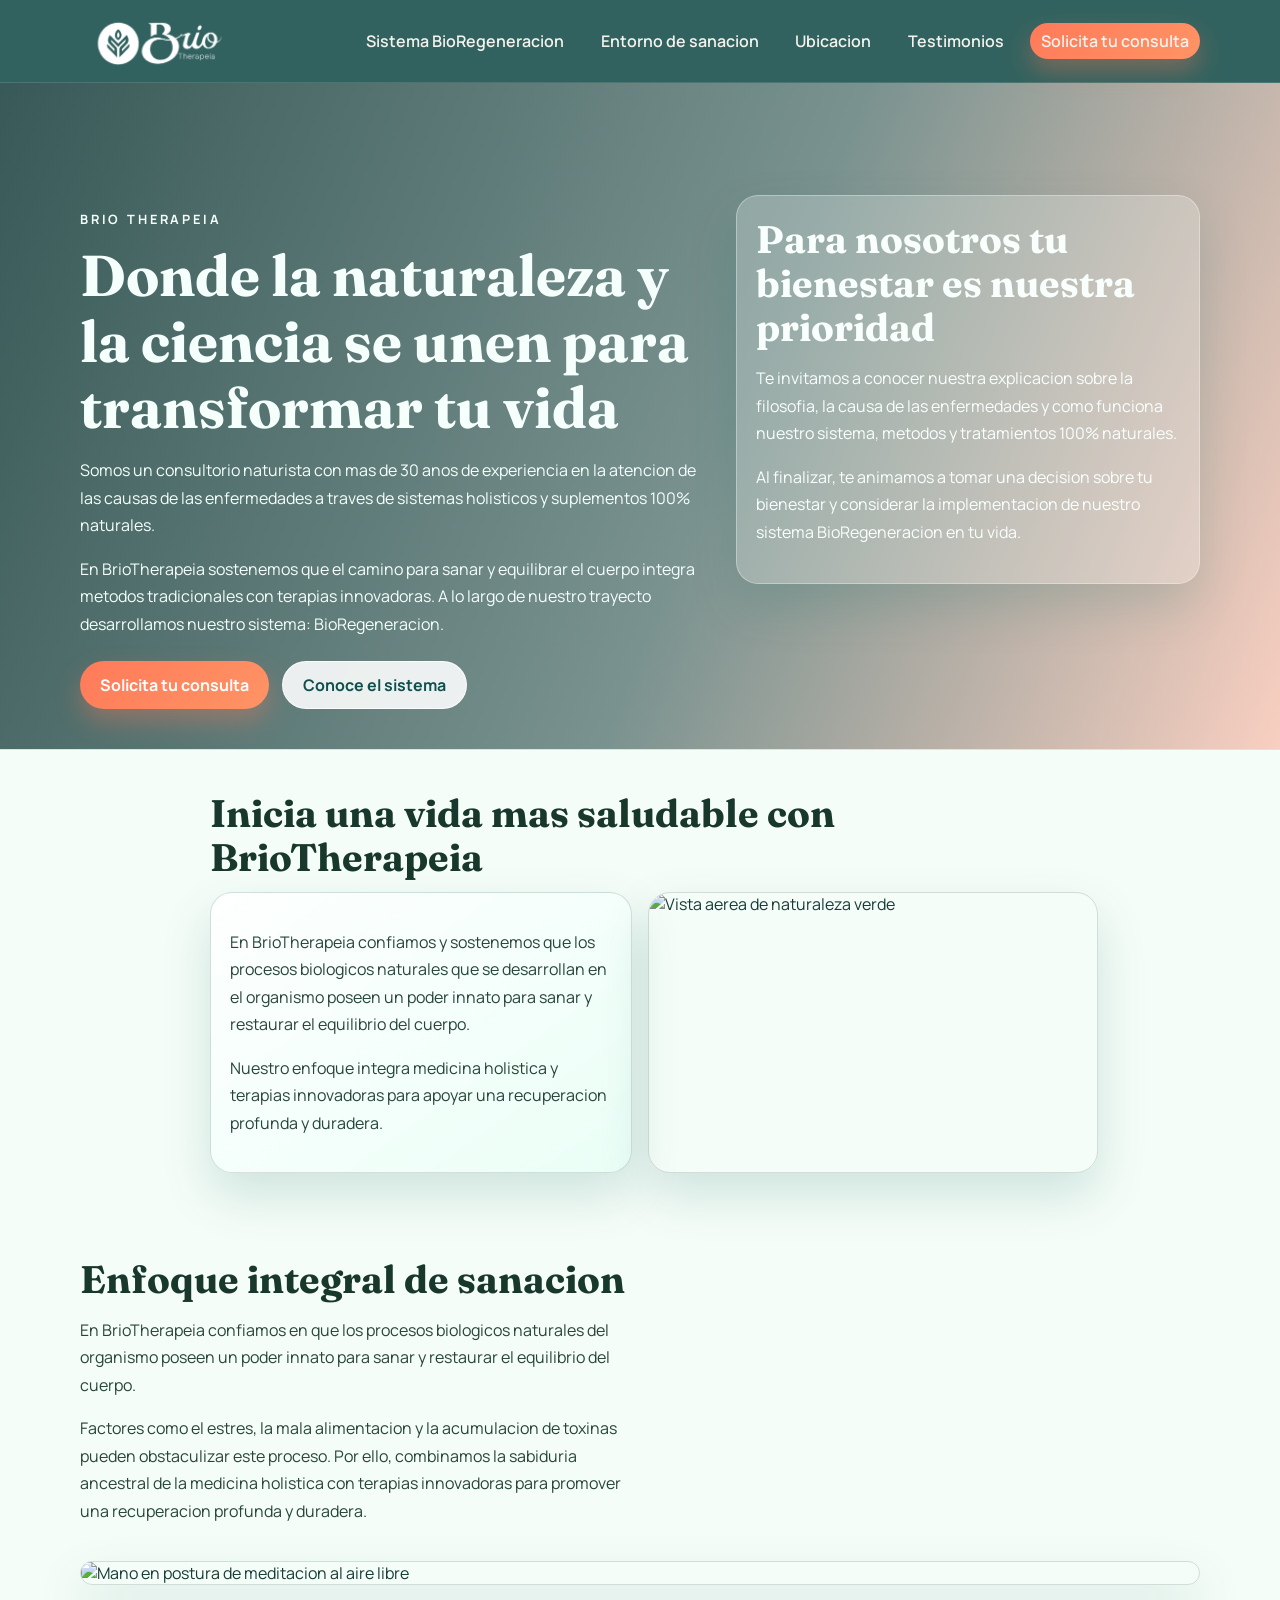
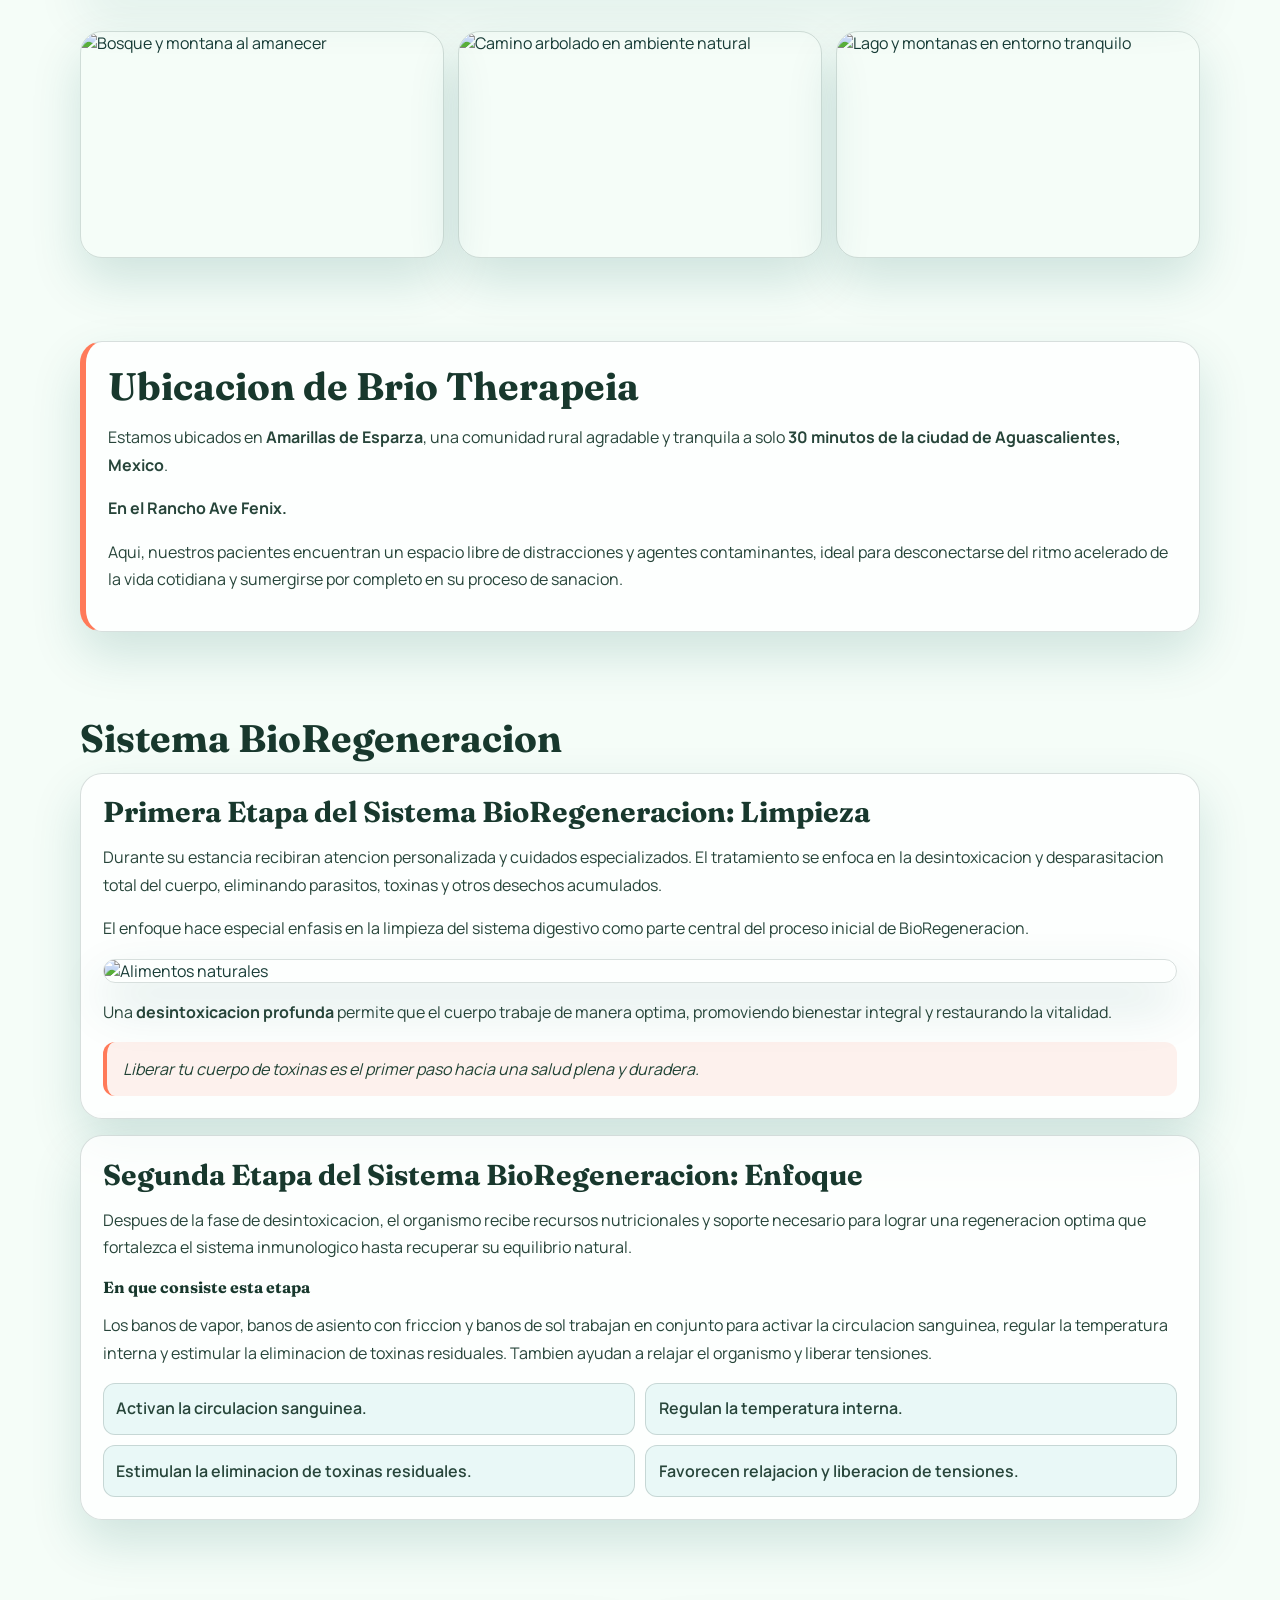
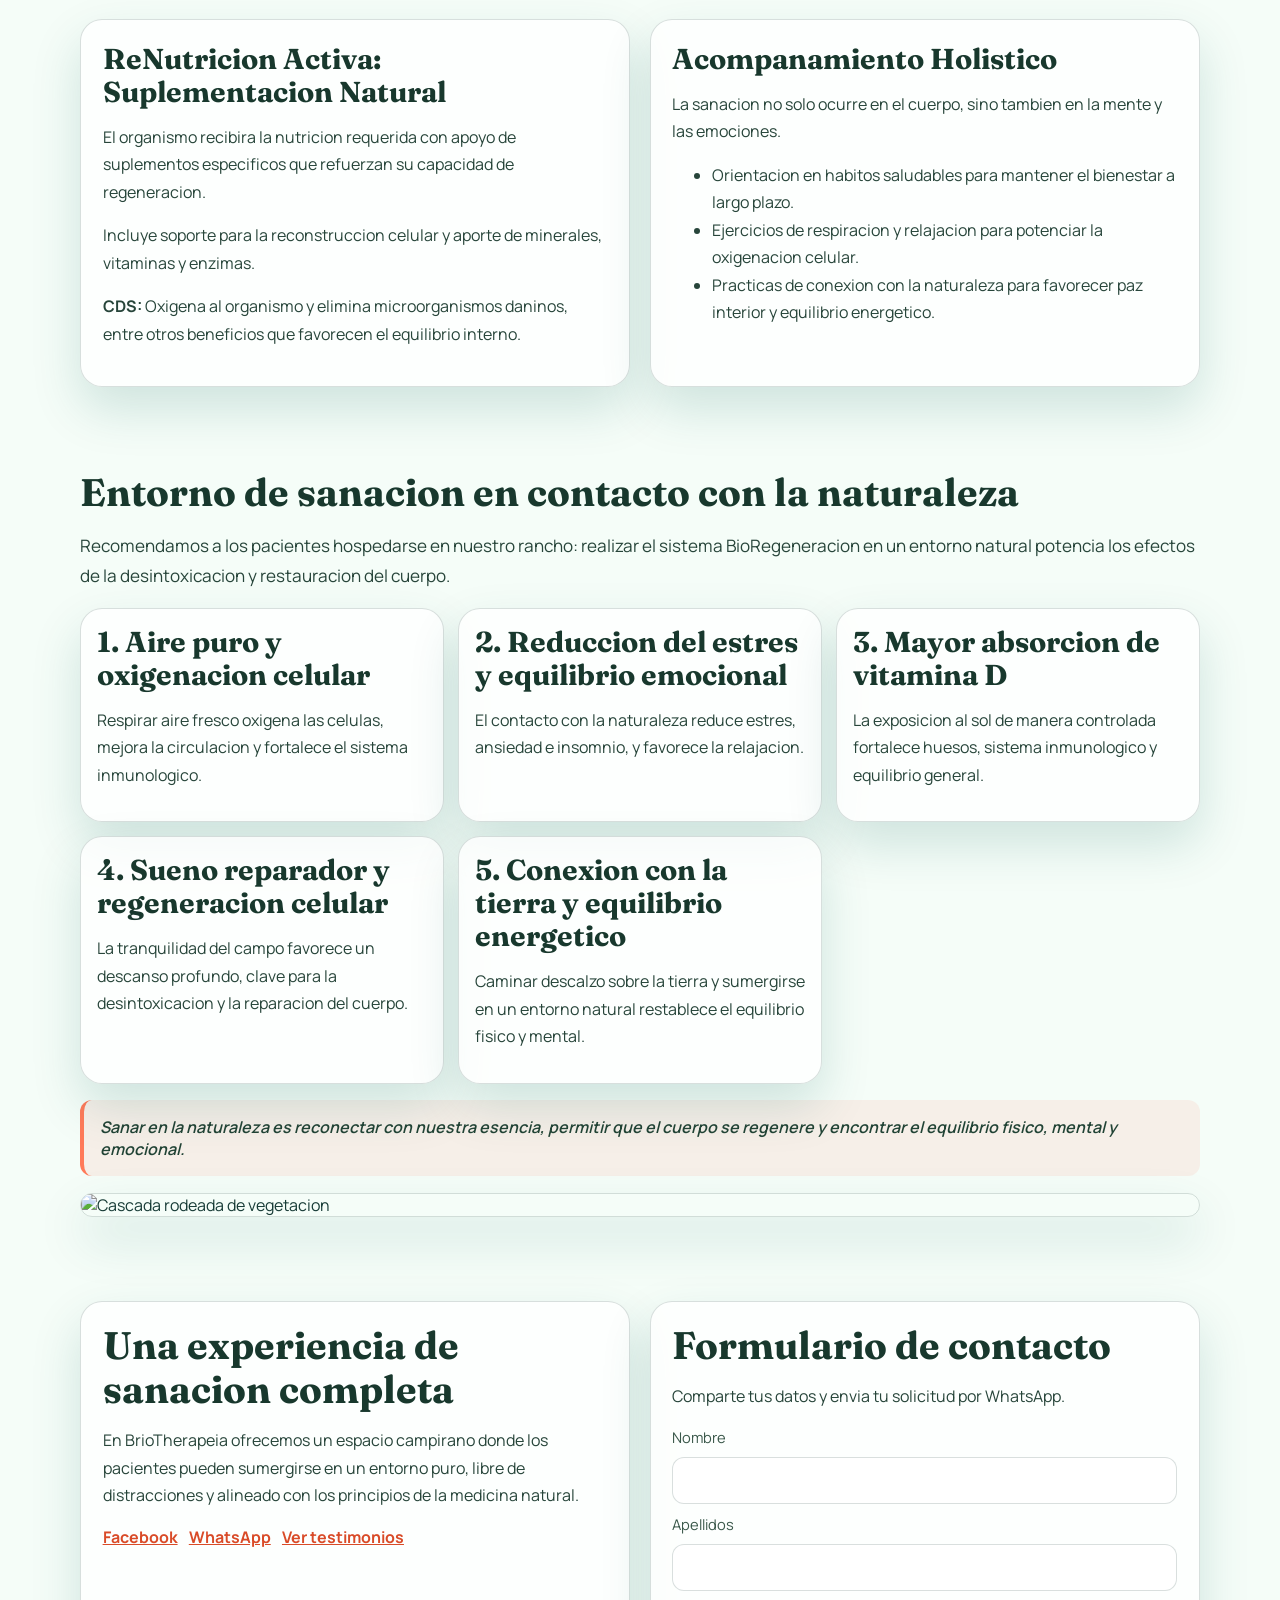
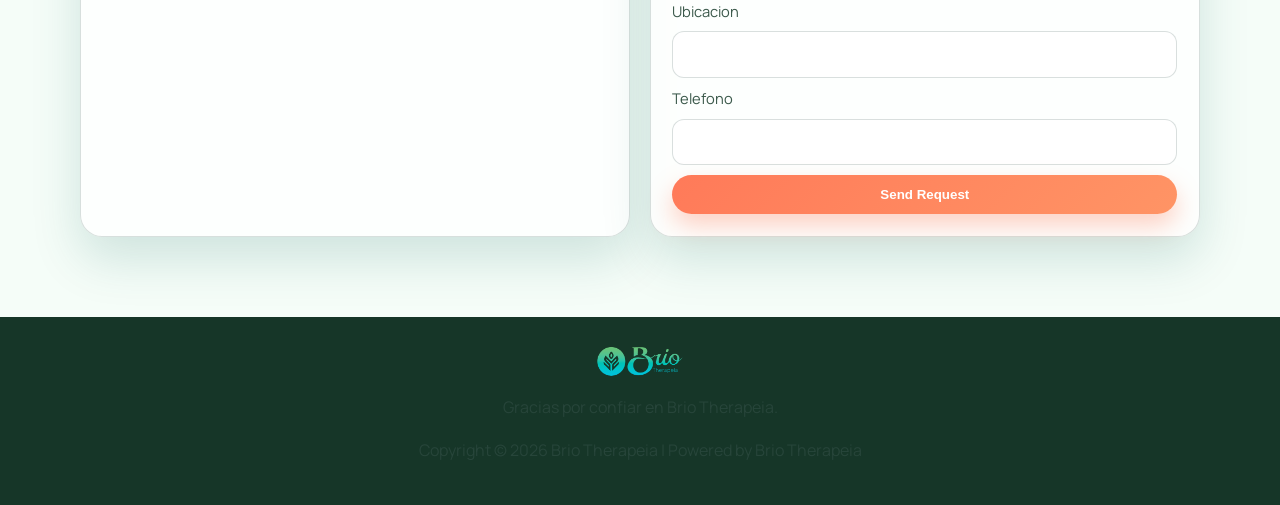
==== index.html @ bdcd85af "Completo" ====
<!doctype html>
<html lang="es">
  <head>
    <meta charset="UTF-8" />
    <meta name="viewport" content="width=device-width, initial-scale=1.0" />
    <title>Brio Therapeia | BioRegeneracion y Terapias Naturales</title>
    <meta
      name="description"
      content="Consultorio naturista con mas de 30 anos de experiencia en sistemas holisticos y suplementos 100% naturales."
    />
    <link rel="preconnect" href="https://fonts.googleapis.com" />
    <link rel="preconnect" href="https://fonts.gstatic.com" crossorigin />
    <link
      href="https://fonts.googleapis.com/css2?family=Fraunces:opsz,wght@9..144,500;9..144,700&family=Manrope:wght@400;500;600;700&display=swap"
      rel="stylesheet"
    />
    <link rel="stylesheet" href="styles.css" />
  </head>
  <body>
    <div class="page-bg" aria-hidden="true"></div>

    <header class="site-header" id="inicio">
      <div class="container nav-wrap">
        <a class="brand" href="#inicio" aria-label="Ir al inicio">
          <img src="logo-blanco.png" alt="Brio Therapeia" class="brand-logo" />
        </a>

        <button class="menu-btn" aria-expanded="false" aria-controls="main-menu">Menu</button>

        <nav id="main-menu" class="main-nav" aria-label="Principal">
          <a href="#sistema">Sistema BioRegeneracion</a>
          <a href="#entorno">Entorno de sanacion</a>
          <a href="#ubicacion">Ubicacion</a>
          <a href="testimonios/index.html">Testimonios</a>
          <a class="btn btn-sm" href="https://wa.me/524491378420" target="_blank" rel="noopener noreferrer"
            >Solicita tu consulta</a
          >
        </nav>
      </div>
    </header>

    <main>
      <section class="hero hero-media reveal">
        <video class="hero-video" autoplay muted loop playsinline preload="metadata">
          <source src="https://videos.pexels.com/video-files/15138295/15138295-hd_1920_1080_30fps.mp4" type="video/mp4" />
          <source src="https://videos.pexels.com/video-files/15138295/15138295-hd_1280_720_30fps.mp4" type="video/mp4" />
          <source src="https://videos.pexels.com/video-files/15138295/15138295-sd_960_540_30fps.mp4" type="video/mp4" />
          <source src="https://videos.pexels.com/video-files/852338/852338-hd_1920_1080_24fps.mp4" type="video/mp4" />
        </video>
        <div class="hero-overlay" aria-hidden="true"></div>
        <div class="container hero-grid">
          <div>
            <p class="eyebrow">Brio Therapeia</p>
            <h1>
              Donde la naturaleza y la ciencia se unen para transformar tu vida
            </h1>
            <p>
              Somos un consultorio naturista con mas de 30 anos de experiencia en la atencion de las
              causas de las enfermedades a traves de sistemas holisticos y suplementos 100% naturales.
            </p>
            <p>
              En BrioTherapeia sostenemos que el camino para sanar y equilibrar el cuerpo integra metodos
              tradicionales con terapias innovadoras. A lo largo de nuestro trayecto desarrollamos nuestro
              sistema: BioRegeneracion.
            </p>
            <div class="hero-actions">
              <a class="btn" href="https://wa.me/524491378420" target="_blank" rel="noopener noreferrer"
                >Solicita tu consulta</a
              >
              <a class="btn btn-ghost" href="#sistema">Conoce el sistema</a>
            </div>
          </div>
          <aside class="hero-card glow-card">
            <h2>Para nosotros tu bienestar es nuestra prioridad</h2>
            <p>
              Te invitamos a conocer nuestra explicacion sobre la filosofia, la causa de las
              enfermedades y como funciona nuestro sistema, metodos y tratamientos 100% naturales.
            </p>
            <p>
              Al finalizar, te animamos a tomar una decision sobre tu bienestar y considerar la
              implementacion de nuestro sistema BioRegeneracion en tu vida.
            </p>
          </aside>
        </div>
      </section>

      <section class="section reveal" id="video-principal">
        <div class="container narrow">
          <h2>Inicia una vida mas saludable con BrioTherapeia</h2>
          <div class="text-photo-layout">
            <div class="text-panel">
              <p>
                En BrioTherapeia confiamos y sostenemos que los procesos biologicos naturales que se desarrollan
                en el organismo poseen un poder innato para sanar y restaurar el equilibrio del cuerpo.
              </p>
              <p>
                Nuestro enfoque integra medicina holistica y terapias innovadoras para apoyar una recuperacion
                profunda y duradera.
              </p>
            </div>
            <figure class="photo-card">
              <img
                src="https://images.unsplash.com/photo-1501854140801-50d01698950b?auto=format&fit=crop&w=1200&q=80"
                alt="Vista aerea de naturaleza verde"
                loading="lazy"
              />
            </figure>
          </div>
        </div>
      </section>

      <section class="section reveal">
        <div class="container split">
          <div>
            <h2>Enfoque integral de sanacion</h2>
            <p>
              En BrioTherapeia confiamos en que los procesos biologicos naturales del organismo poseen un
              poder innato para sanar y restaurar el equilibrio del cuerpo.
            </p>
            <p>
              Factores como el estres, la mala alimentacion y la acumulacion de toxinas pueden obstaculizar
              este proceso. Por ello, combinamos la sabiduria ancestral de la medicina holistica con terapias
              innovadoras para promover una recuperacion profunda y duradera.
            </p>
          </div>
          <figure class="photo-card tall-photo full-bleed">
            <img
              src="https://images.pexels.com/photos/36870921/pexels-photo-36870921.jpeg?auto=compress&cs=tinysrgb&w=1600&q=80"
              alt="Mano en postura de meditacion al aire libre"
              loading="lazy"
              style="object-position: center 65%;"
            />
          </figure>
        </div>
      </section>

      <section class="section reveal gallery-band" aria-label="Galeria de bienestar">
        <div class="container gallery-grid">
          <figure class="photo-card">
            <img
              src="https://images.unsplash.com/photo-1469474968028-56623f02e42e?auto=format&fit=crop&w=1200&q=80"
              alt="Bosque y montana al amanecer"
              loading="lazy"
            />
          </figure>
          <figure class="photo-card">
            <img
              src="https://images.unsplash.com/photo-1441974231531-c6227db76b6e?auto=format&fit=crop&w=1200&q=80"
              alt="Camino arbolado en ambiente natural"
              loading="lazy"
            />
          </figure>
          <figure class="photo-card">
            <img
              src="https://images.unsplash.com/photo-1506744038136-46273834b3fb?auto=format&fit=crop&w=1200&q=80"
              alt="Lago y montanas en entorno tranquilo"
              loading="lazy"
            />
          </figure>
        </div>
      </section>

      <section class="section reveal" id="ubicacion">
        <div class="container card location-card">
          <h2>Ubicacion de Brio Therapeia</h2>
          <p>
            Estamos ubicados en <strong>Amarillas de Esparza</strong>, una comunidad rural agradable y tranquila a
            solo <strong>30 minutos de la ciudad de Aguascalientes, Mexico</strong>.
          </p>
          <p><strong>En el Rancho Ave Fenix.</strong></p>
          <p>
            Aqui, nuestros pacientes encuentran un espacio libre de distracciones y agentes contaminantes,
            ideal para desconectarse del ritmo acelerado de la vida cotidiana y sumergirse por completo en su
            proceso de sanacion.
          </p>
        </div>
      </section>

      <section class="section reveal" id="sistema">
        <div class="container">
          <h2>Sistema BioRegeneracion</h2>

          <article class="card stage-card">
            <h3>Primera Etapa del Sistema BioRegeneracion: Limpieza</h3>
            <p>
              Durante su estancia recibiran atencion personalizada y cuidados especializados. El tratamiento
              se enfoca en la desintoxicacion y desparasitacion total del cuerpo, eliminando parasitos,
              toxinas y otros desechos acumulados.
            </p>
            <p>
              El enfoque hace especial enfasis en la limpieza del sistema digestivo como parte central del
              proceso inicial de BioRegeneracion.
            </p>
            <figure class="photo-card inline-photo full-bleed">
              <img
                src="https://images.unsplash.com/photo-1498837167922-ddd27525d352?auto=format&fit=crop&w=1600&q=80"
                alt="Alimentos naturales"
                loading="lazy"
              />
            </figure>
            <p>
              Una <strong>desintoxicacion profunda</strong> permite que el cuerpo trabaje de manera optima,
              promoviendo bienestar integral y restaurando la vitalidad.
            </p>
            <blockquote>
              Liberar tu cuerpo de toxinas es el primer paso hacia una salud plena y duradera.
            </blockquote>
          </article>

          <article class="card stage-card">
            <h3>Segunda Etapa del Sistema BioRegeneracion: Enfoque</h3>
            <p>
              Despues de la fase de desintoxicacion, el organismo recibe recursos nutricionales y soporte
              necesario para lograr una regeneracion optima que fortalezca el sistema inmunologico hasta
              recuperar su equilibrio natural.
            </p>
            <h4>En que consiste esta etapa</h4>
            <p>
              Los banos de vapor, banos de asiento con friccion y banos de sol trabajan en conjunto para
              activar la circulacion sanguinea, regular la temperatura interna y estimular la eliminacion de
              toxinas residuales. Tambien ayudan a relajar el organismo y liberar tensiones.
            </p>
            <div class="text-grid">
              <p class="text-chip">Activan la circulacion sanguinea.</p>
              <p class="text-chip">Regulan la temperatura interna.</p>
              <p class="text-chip">Estimulan la eliminacion de toxinas residuales.</p>
              <p class="text-chip">Favorecen relajacion y liberacion de tensiones.</p>
            </div>
          </article>
        </div>
      </section>

      <section class="section reveal">
        <div class="container split">
          <article class="card">
            <h3>ReNutricion Activa: Suplementacion Natural</h3>
            <p>
              El organismo recibira la nutricion requerida con apoyo de suplementos especificos que refuerzan
              su capacidad de regeneracion.
            </p>
            <p>Incluye soporte para la reconstruccion celular y aporte de minerales, vitaminas y enzimas.</p>
            <p>
              <strong>CDS:</strong> Oxigena al organismo y elimina microorganismos daninos, entre otros beneficios
              que favorecen el equilibrio interno.
            </p>
          </article>

          <article class="card">
            <h3>Acompanamiento Holistico</h3>
            <p>La sanacion no solo ocurre en el cuerpo, sino tambien en la mente y las emociones.</p>
            <ul>
              <li>Orientacion en habitos saludables para mantener el bienestar a largo plazo.</li>
              <li>Ejercicios de respiracion y relajacion para potenciar la oxigenacion celular.</li>
              <li>Practicas de conexion con la naturaleza para favorecer paz interior y equilibrio energetico.</li>
            </ul>
          </article>
        </div>
      </section>

      <section class="section reveal" id="entorno">
        <div class="container">
          <h2>Entorno de sanacion en contacto con la naturaleza</h2>
          <p class="lead">
            Recomendamos a los pacientes hospedarse en nuestro rancho: realizar el sistema BioRegeneracion en
            un entorno natural potencia los efectos de la desintoxicacion y restauracion del cuerpo.
          </p>

          <div class="benefit-grid">
            <article class="benefit">
              <h3>1. Aire puro y oxigenacion celular</h3>
              <p>
                Respirar aire fresco oxigena las celulas, mejora la circulacion y fortalece el sistema
                inmunologico.
              </p>
            </article>
            <article class="benefit">
              <h3>2. Reduccion del estres y equilibrio emocional</h3>
              <p>
                El contacto con la naturaleza reduce estres, ansiedad e insomnio, y favorece la relajacion.
              </p>
            </article>
            <article class="benefit">
              <h3>3. Mayor absorcion de vitamina D</h3>
              <p>
                La exposicion al sol de manera controlada fortalece huesos, sistema inmunologico y equilibrio
                general.
              </p>
            </article>
            <article class="benefit">
              <h3>4. Sueno reparador y regeneracion celular</h3>
              <p>
                La tranquilidad del campo favorece un descanso profundo, clave para la desintoxicacion y la
                reparacion del cuerpo.
              </p>
            </article>
            <article class="benefit">
              <h3>5. Conexion con la tierra y equilibrio energetico</h3>
              <p>
                Caminar descalzo sobre la tierra y sumergirse en un entorno natural restablece el equilibrio
                fisico y mental.
              </p>
            </article>
          </div>

          <blockquote class="highlight">
            Sanar en la naturaleza es reconectar con nuestra esencia, permitir que el cuerpo se regenere y
            encontrar el equilibrio fisico, mental y emocional.
          </blockquote>

          <figure class="photo-card banner-photo full-bleed">
            <img
              src="https://images.unsplash.com/photo-1433086966358-54859d0ed716?auto=format&fit=crop&w=1600&q=80"
              alt="Cascada rodeada de vegetacion"
              loading="lazy"
            />
          </figure>
        </div>
      </section>

      <section class="section reveal" id="contacto">
        <div class="container split">
          <article class="card">
            <h2>Una experiencia de sanacion completa</h2>
            <p>
              En BrioTherapeia ofrecemos un espacio campirano donde los pacientes pueden sumergirse en un
              entorno puro, libre de distracciones y alineado con los principios de la medicina natural.
            </p>
            <div class="socials">
              <a href="https://www.facebook.com/BrioTherapeia/" target="_blank" rel="noopener noreferrer">Facebook</a>
              <a href="https://wa.me/524491378420" target="_blank" rel="noopener noreferrer">WhatsApp</a>
              <a href="testimonios/index.html">Ver testimonios</a>
            </div>
          </article>

          <article class="card">
            <h2>Formulario de contacto</h2>
            <p>Comparte tus datos y envia tu solicitud por WhatsApp.</p>
            <form id="contact-form" class="contact-form">
              <label for="nombre">Nombre</label>
              <input id="nombre" name="nombre" required />

              <label for="apellidos">Apellidos</label>
              <input id="apellidos" name="apellidos" required />

              <label for="ubicacion-campo">Ubicacion</label>
              <input id="ubicacion-campo" name="ubicacion" required />

              <label for="telefono">Telefono</label>
              <input id="telefono" name="telefono" type="tel" required />

              <button class="btn" type="submit">Send Request</button>
            </form>
          </article>
        </div>
      </section>
    </main>

    <footer class="site-footer">
      <div class="container footer-wrap">
        <img src="logo-color.png" alt="Logo Brio Therapeia" class="brand-footer-logo" />
        <p>Gracias por confiar en Brio Therapeia.</p>
        <p>Copyright © 2026 Brio Therapeia | Powered by Brio Therapeia</p>
      </div>
    </footer>

    <script src="script.js"></script>
  </body>
</html>
---- styles.css ----
:root {
  --bg: #f5fdf8;
  --bg-soft: #ebfff4;
  --ink: #173b36;
  --ink-soft: #1f6f69;
  --accent: #ff7a59;
  --accent-2: #00a9a5;
  --accent-deep: #d94b28;
  --card: rgba(255, 255, 255, 0.78);
  --line: rgba(23, 59, 54, 0.16);
  --shadow: 0 22px 50px rgba(0, 93, 88, 0.16);
}

* {
  box-sizing: border-box;
}

html,
body {
  margin: 0;
  font-family: "Manrope", sans-serif;
  color: var(--ink);
  background: var(--bg);
}

.page-bg {
  position: fixed;
  inset: 0;
  z-index: -1;
  background:
    radial-gradient(circle at 8% 10%, rgba(255, 122, 89, 0.26), transparent 34%),
    radial-gradient(circle at 88% 8%, rgba(0, 169, 165, 0.28), transparent 36%),
    radial-gradient(circle at 75% 82%, rgba(151, 217, 45, 0.2), transparent 45%),
    linear-gradient(155deg, #ecfff6, #e6fbf6 42%, #f8fff8);
}

.container {
  width: min(1120px, 92%);
  margin: 0 auto;
}

.narrow {
  width: min(860px, 100%);
  margin: 0 auto;
}

.site-header {
  position: sticky;
  top: 0;
  z-index: 20;
  backdrop-filter: blur(12px);
  background: rgba(12, 68, 66, 0.84);
  border-bottom: 1px solid rgba(255, 255, 255, 0.12);
}

.nav-wrap {
  display: flex;
  align-items: center;
  justify-content: space-between;
  min-height: 82px;
  gap: 1rem;
}

.brand {
  text-decoration: none;
  display: inline-flex;
  align-items: center;
}

.brand-logo {
  width: 160px;
  height: auto;
  display: block;
}

.brand-text {
  display: inline-block;
  font-family: "Fraunces", serif;
  font-size: 1.42rem;
  font-weight: 700;
  color: #f5fff9;
  letter-spacing: 0.03em;
}

.main-nav {
  display: flex;
  gap: 0.9rem;
  align-items: center;
}

.main-nav a {
  color: #f3f3ec;
  text-decoration: none;
  font-weight: 600;
  padding: 0.45rem 0.7rem;
  border-radius: 999px;
}

.main-nav a:hover {
  background: rgba(255, 255, 255, 0.14);
}

.menu-btn {
  display: none;
  color: #fff;
  background: transparent;
  border: 1px solid rgba(255, 255, 255, 0.5);
  border-radius: 999px;
  padding: 0.45rem 0.9rem;
  font-weight: 700;
}

.btn {
  display: inline-flex;
  justify-content: center;
  align-items: center;
  border: none;
  text-decoration: none;
  cursor: pointer;
  background: linear-gradient(135deg, var(--accent), #ff9465);
  color: #fff;
  font-weight: 700;
  padding: 0.75rem 1.25rem;
  border-radius: 999px;
  box-shadow: 0 12px 24px rgba(255, 122, 89, 0.35);
}

.btn:hover {
  background: linear-gradient(135deg, #f75f39, #ff875c);
}

.btn-sm {
  padding: 0.55rem 1rem;
}

.btn-ghost {
  background: rgba(255, 255, 255, 0.88);
  color: #0f504d;
  border: 1px solid rgba(255, 255, 255, 0.78);
  box-shadow: none;
}

.hero {
  padding: clamp(3.5rem, 9vw, 7rem) 0 2.5rem;
  position: relative;
}

.hero-media {
  overflow: hidden;
  border-bottom: 1px solid rgba(23, 59, 54, 0.12);
}

.hero-video {
  position: absolute;
  inset: 0;
  width: 100%;
  height: 100%;
  object-fit: cover;
  z-index: 0;
}

.hero-overlay {
  position: absolute;
  inset: 0;
  background: linear-gradient(112deg, rgba(8, 48, 47, 0.8), rgba(8, 48, 47, 0.52) 56%, rgba(255, 122, 89, 0.35));
  z-index: 1;
}

.hero-grid {
  display: grid;
  gap: 1.8rem;
  grid-template-columns: 1.15fr 0.85fr;
  align-items: start;
  position: relative;
  z-index: 2;
}

.hero-media .eyebrow,
.hero-media h1,
.hero-media p {
  color: #f5fffb;
}

.eyebrow {
  letter-spacing: 0.22em;
  text-transform: uppercase;
  color: var(--ink-soft);
  font-weight: 700;
  font-size: 0.8rem;
}

h1,
h2,
h3,
h4 {
  margin: 0 0 0.8rem;
  line-height: 1.15;
  font-family: "Fraunces", serif;
  font-weight: 700;
  color: #18382d;
}

h1 {
  font-size: clamp(2rem, 5vw, 3.6rem);
}

h2 {
  font-size: clamp(1.55rem, 3vw, 2.4rem);
}

h3 {
  font-size: clamp(1.25rem, 2.4vw, 1.8rem);
}

p,
li {
  line-height: 1.72;
  color: #27453a;
}

.hero-card,
.card,
.benefit {
  background: var(--card);
  border: 1px solid var(--line);
  border-radius: 22px;
  box-shadow: var(--shadow);
}

.hero-card {
  padding: 1.3rem 1.2rem;
}

.glow-card {
  backdrop-filter: blur(4px);
  background: rgba(245, 255, 251, 0.24);
  border-color: rgba(255, 255, 255, 0.32);
}

.glow-card h2,
.glow-card p {
  color: #f9fffd;
}

.hero-actions {
  margin-top: 1.4rem;
  display: flex;
  gap: 0.8rem;
  flex-wrap: wrap;
}

.section {
  padding: 2.6rem 0;
}

.split {
  display: grid;
  gap: 1.2rem;
  grid-template-columns: repeat(2, minmax(0, 1fr));
}

.split .full-bleed {
  grid-column: 1 / -1;
}

.card {
  padding: 1.35rem;
}

.location-card {
  border-left: 6px solid var(--accent);
}

.text-panel {
  border-radius: 22px;
  border: 1px solid var(--line);
  box-shadow: var(--shadow);
  padding: 1.2rem;
  background: linear-gradient(145deg, rgba(255, 255, 255, 0.9), rgba(233, 255, 246, 0.94));
}

.text-photo-layout {
  display: grid;
  gap: 1rem;
  grid-template-columns: 1fr 1fr;
  align-items: stretch;
}

.photo-card {
  margin: 0;
  border-radius: 22px;
  overflow: hidden;
  border: 1px solid var(--line);
  box-shadow: var(--shadow);
  aspect-ratio: 16 / 10;
  max-height: 320px;
}

.photo-card img {
  width: 100%;
  height: 100%;
  object-fit: cover;
  object-position: center top;
  display: block;
}

.tall-photo {
  aspect-ratio: 4 / 5;
  max-height: 420px;
}

.gallery-band {
  padding-top: 0.3rem;
}

.gallery-grid {
  display: grid;
  gap: 0.9rem;
  grid-template-columns: repeat(3, minmax(0, 1fr));
}

.inline-photo {
  margin: 0.75rem 0;
  aspect-ratio: 16 / 9;
  max-height: 230px;
}

.stage-card {
  margin-bottom: 1rem;
}

.text-grid {
  display: grid;
  grid-template-columns: repeat(2, minmax(0, 1fr));
  gap: 0.65rem;
  margin-top: 0.9rem;
}

.text-chip {
  margin: 0;
  border: 1px solid rgba(31, 58, 49, 0.17);
  border-radius: 12px;
  padding: 0.7rem 0.8rem;
  background: rgba(0, 169, 165, 0.08);
  font-weight: 600;
}

blockquote {
  margin: 0.8rem 0 0;
  padding: 1rem;
  border-left: 4px solid var(--accent);
  background: rgba(255, 122, 89, 0.1);
  border-radius: 12px;
  font-style: italic;
  color: #214335;
}

.lead {
  font-size: 1.07rem;
}

.benefit-grid {
  display: grid;
  gap: 0.85rem;
  grid-template-columns: repeat(3, minmax(0, 1fr));
}

.benefit {
  padding: 1rem;
}

.highlight {
  margin-top: 1rem;
  font-weight: 600;
}

.banner-photo {
  margin-top: 1.1rem;
  aspect-ratio: 21 / 9;
  max-height: 280px;
}

.full-bleed {
  width: 100%;
  margin-left: 0;
  border-radius: 16px;
  max-height: 380px;
  aspect-ratio: auto;
  grid-column: 1 / -1;
}

.testimonials-hero {
  background:
    linear-gradient(120deg, rgba(11, 81, 77, 0.86), rgba(255, 122, 89, 0.78)),
    url("https://images.unsplash.com/photo-1507525428034-b723cf961d3e?auto=format&fit=crop&w=1800&q=80") center/cover;
  border-bottom: 1px solid rgba(23, 59, 54, 0.2);
}

.testimonials-hero .eyebrow,
.testimonials-hero h1,
.testimonials-hero p {
  color: #f4fff9;
}

.socials {
  display: flex;
  flex-wrap: wrap;
  gap: 0.7rem;
}

.socials a {
  color: var(--accent-deep);
  font-weight: 700;
}

.contact-form {
  display: grid;
  gap: 0.65rem;
}

.contact-form label {
  font-size: 0.92rem;
  color: #3a584a;
}

.contact-form input {
  border: 1px solid var(--line);
  border-radius: 12px;
  padding: 0.7rem 0.8rem;
  font: inherit;
  background: rgba(255, 255, 255, 0.85);
}

.site-footer {
  margin-top: 2.4rem;
  background: #163628;
  color: #f2f4ef;
  padding: 1.5rem 0;
}

.footer-wrap {
  text-align: center;
}

.brand-foot {
  margin: 0 0 0.4rem;
  font-family: "Fraunces", serif;
  font-size: 1.25rem;
  font-weight: 700;
  color: #f3f3ec;
}

.brand-footer-logo {
  width: 110px;
  height: auto;
  display: block;
  margin: 0 auto 0.5rem;
}

.cta-center {
  margin-top: 1rem;
  text-align: center;
}

.reveal {
  opacity: 0;
  transform: translateY(22px);
  transition: opacity 500ms ease, transform 500ms ease;
}

.reveal.is-visible {
  opacity: 1;
  transform: translateY(0);
}

@media (max-width: 980px) {
  .hero-grid,
  .split,
  .benefit-grid,
  .text-grid,
  .text-photo-layout,
  .gallery-grid {
    grid-template-columns: 1fr;
  }

  .hero-media {
    min-height: 72vh;
  }

  .photo-card,
  .tall-photo,
  .inline-photo,
  .banner-photo {
    aspect-ratio: 4 / 3;
    max-height: 260px;
  }

  .menu-btn {
    display: inline-flex;
  }

  .main-nav {
    position: absolute;
    right: 4%;
    top: 78px;
    flex-direction: column;
    align-items: stretch;
    min-width: 260px;
    background: rgba(21, 45, 35, 0.96);
    border: 1px solid rgba(255, 255, 255, 0.2);
    border-radius: 18px;
    padding: 0.6rem;
    display: none;
  }

  .main-nav.open {
    display: flex;
  }

  .static-nav {
    position: static;
    display: flex;
    flex-direction: row;
    min-width: auto;
    background: transparent;
    border: 0;
    padding: 0;
  }
}
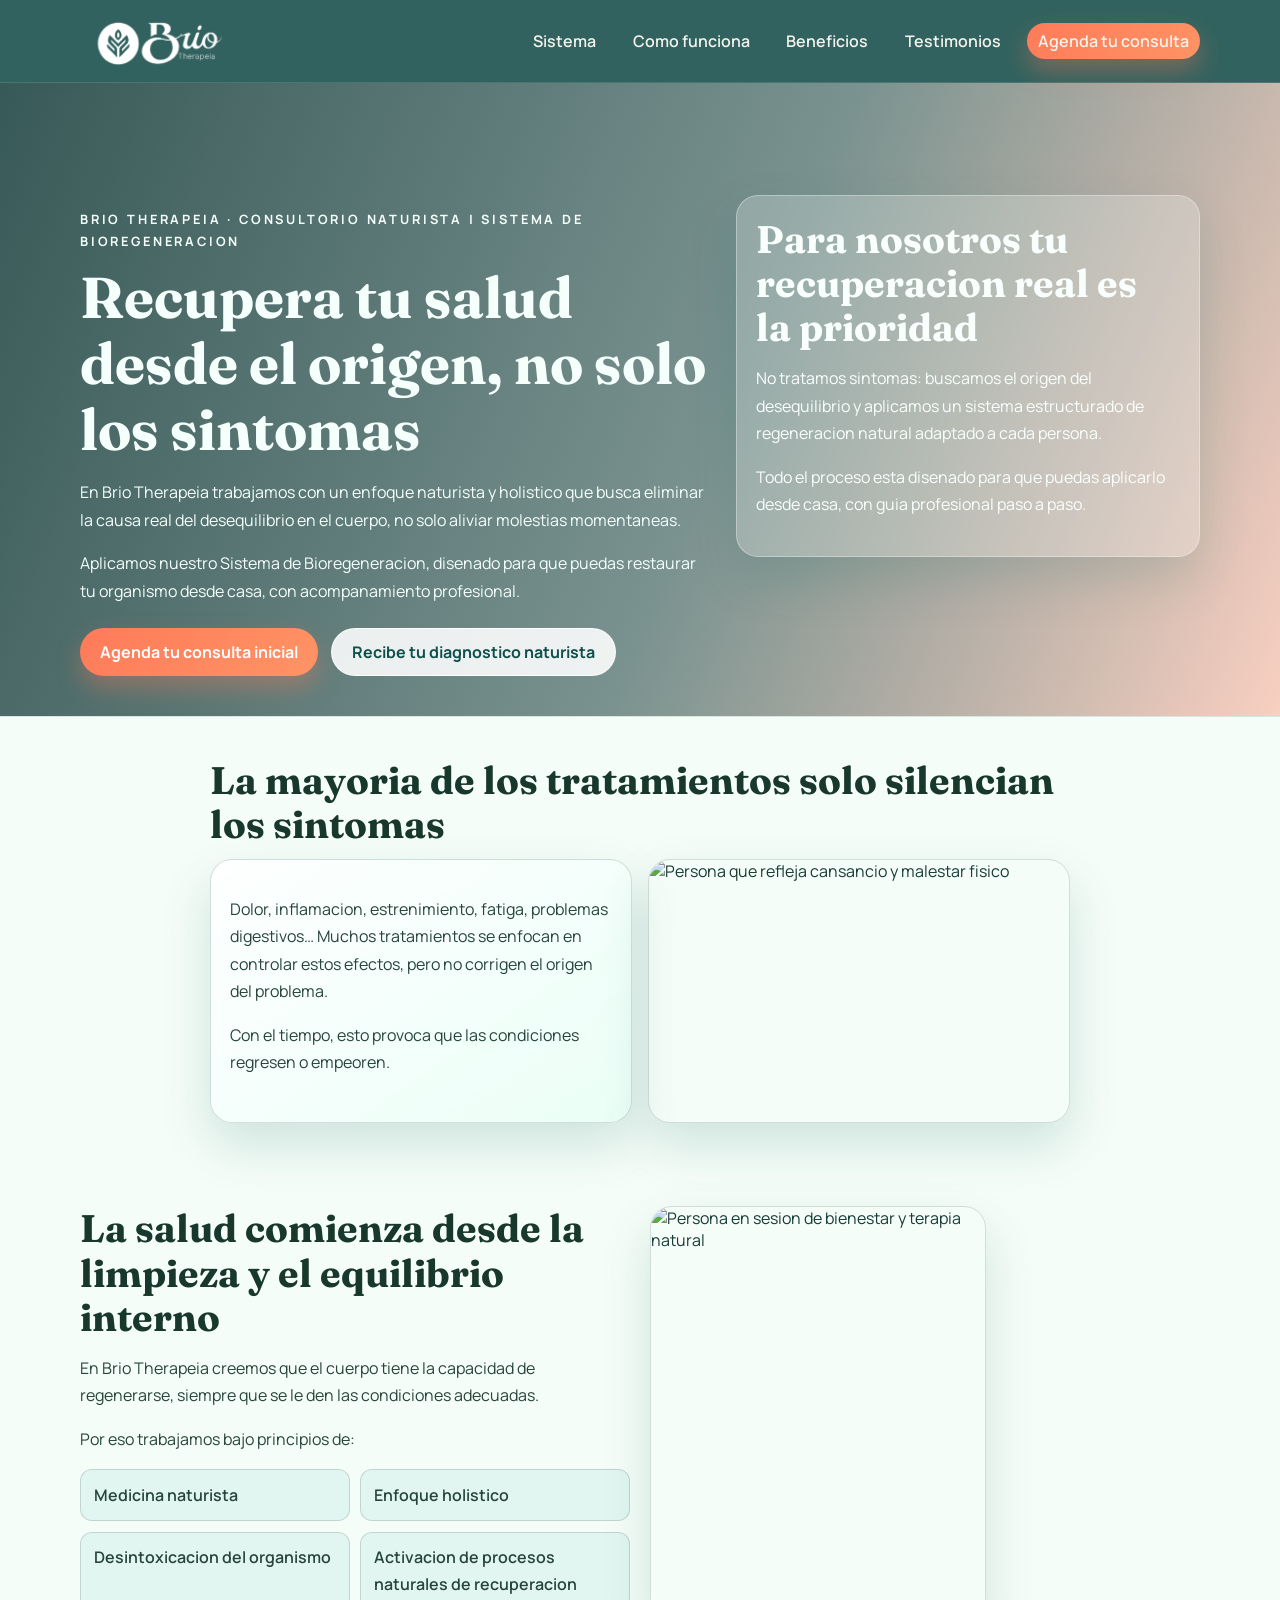
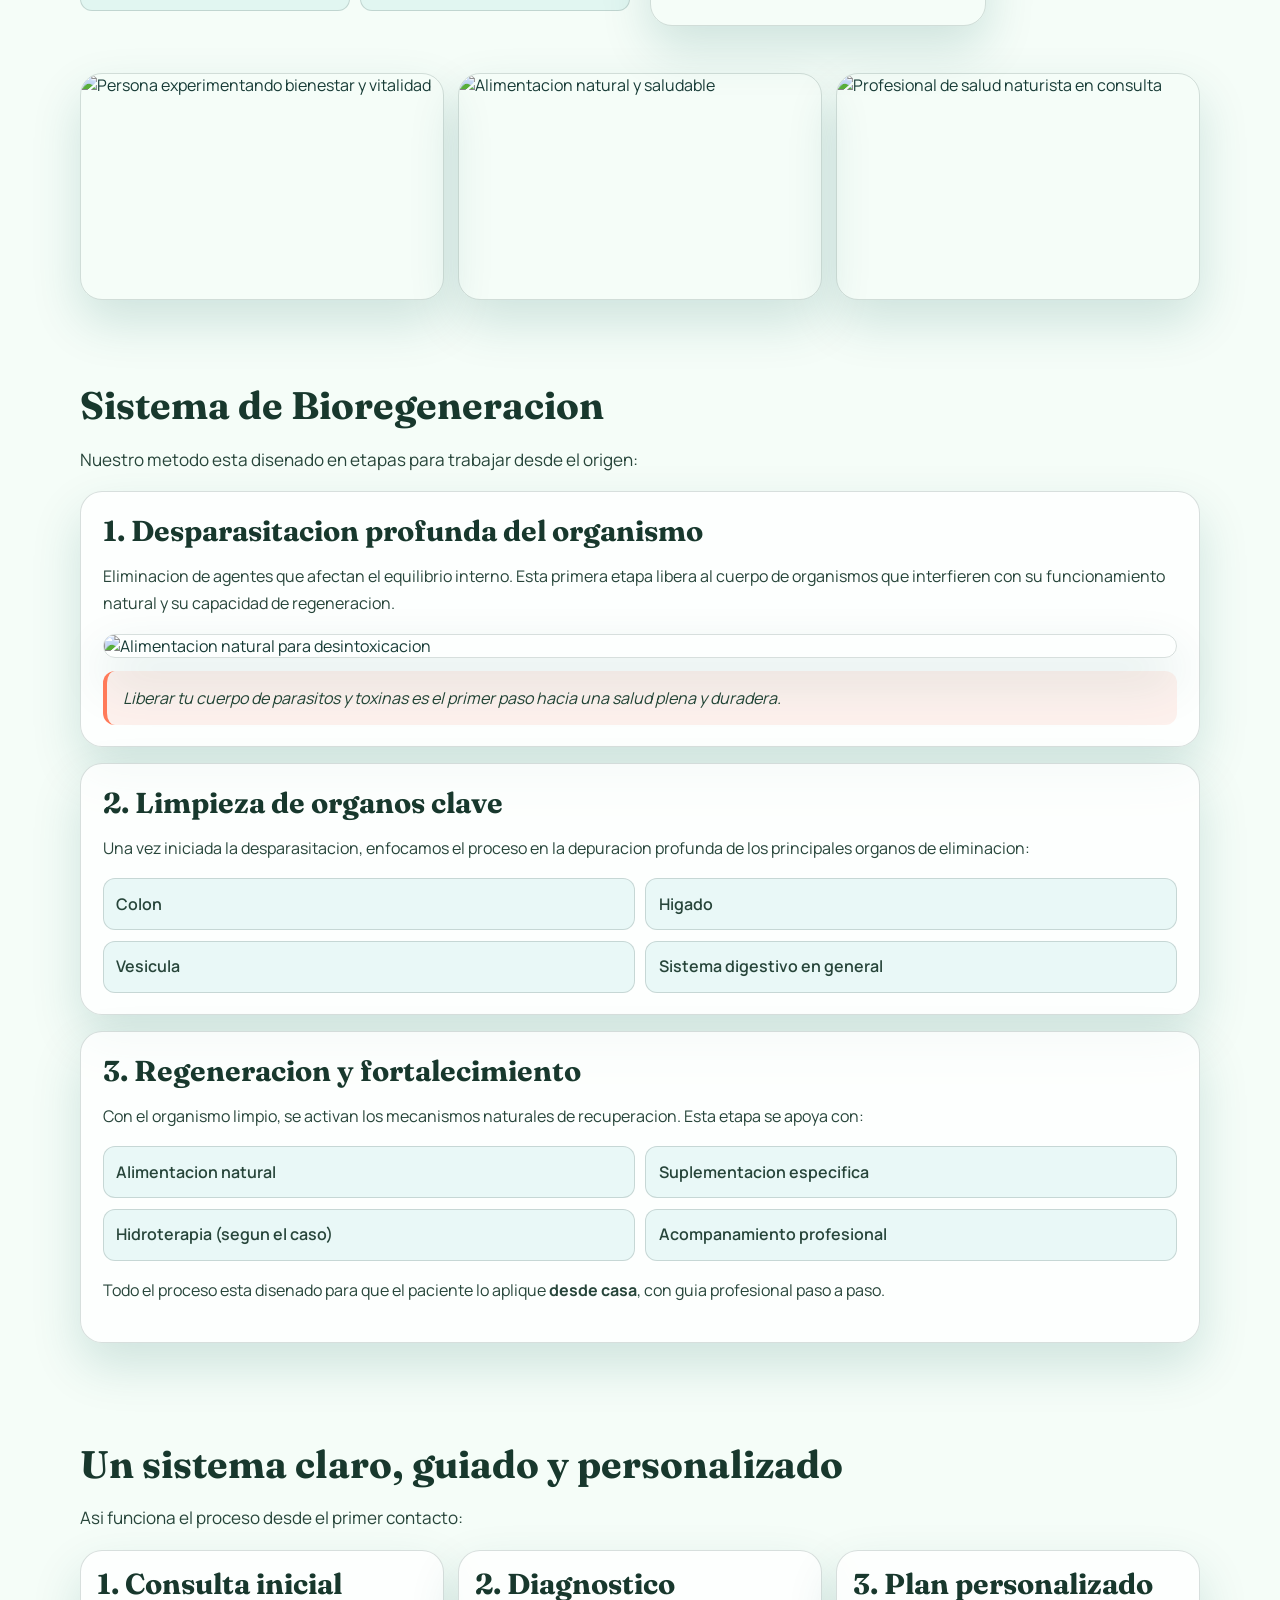
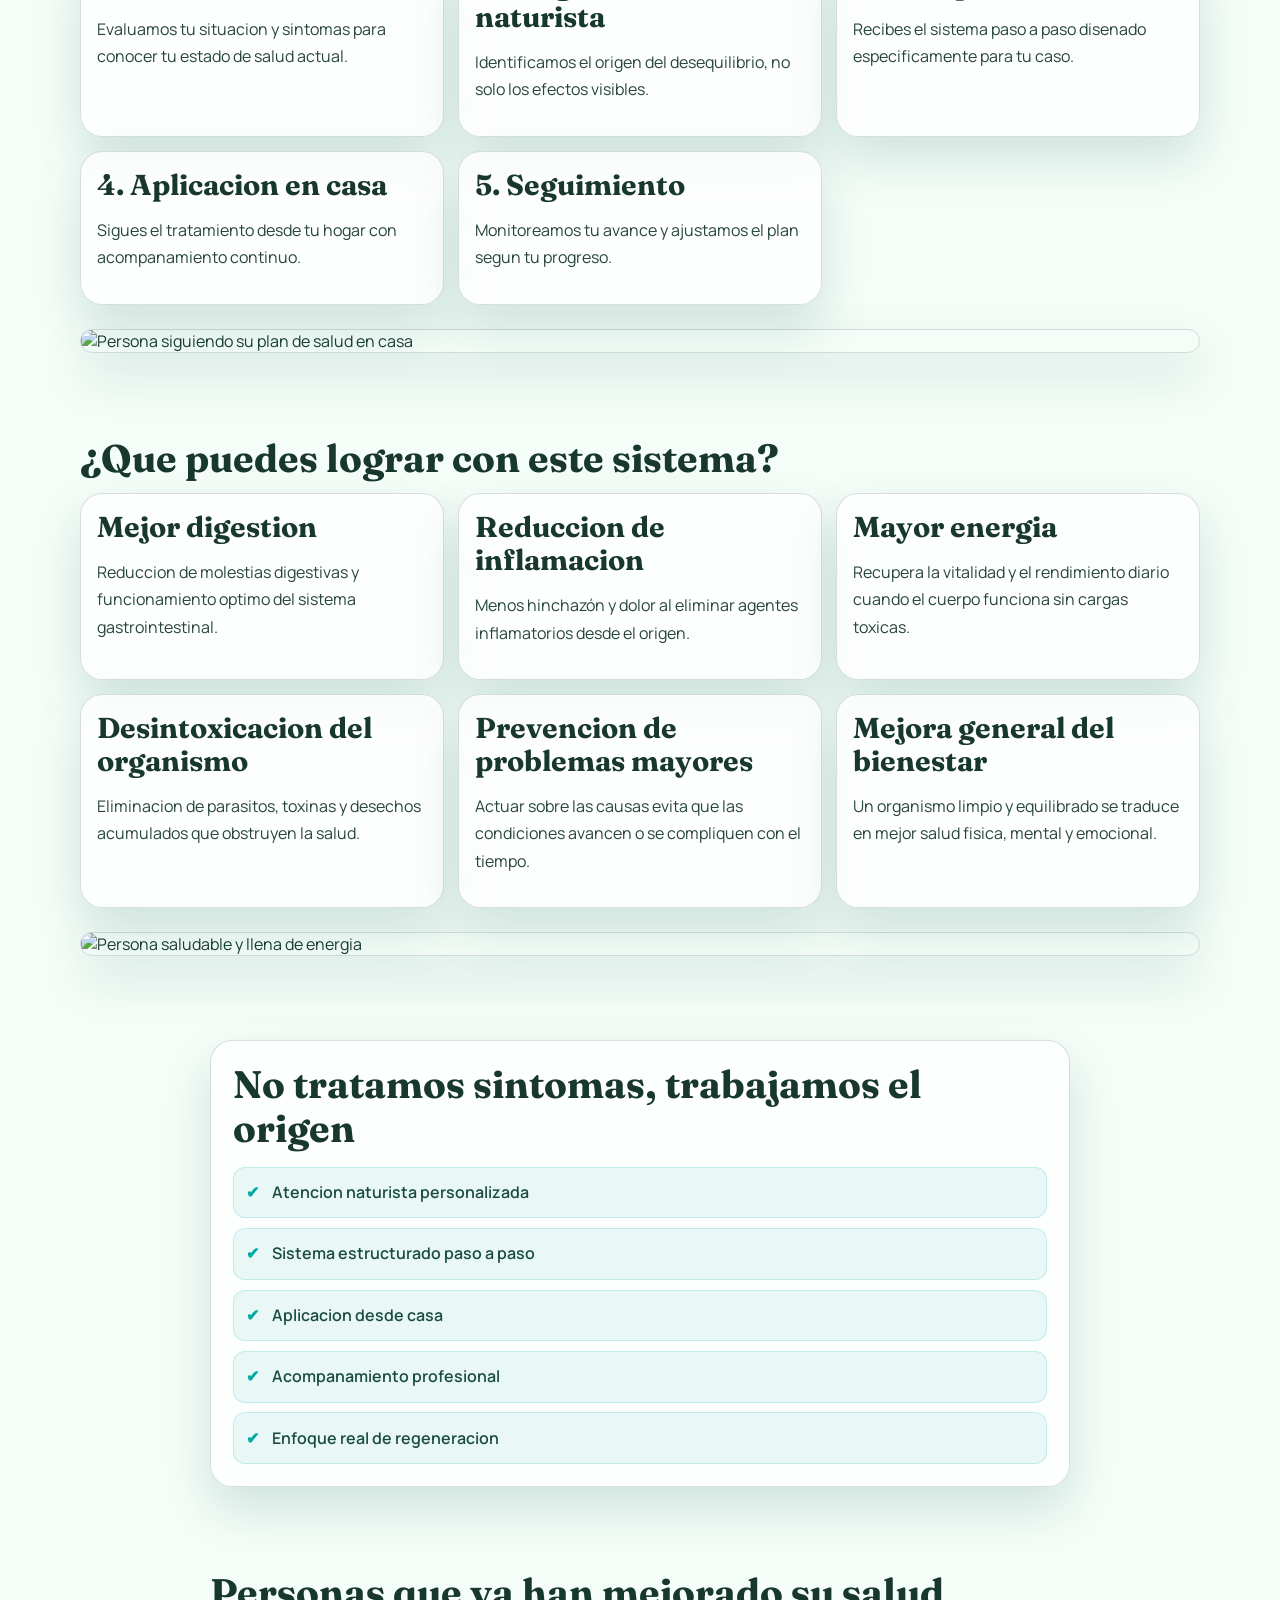
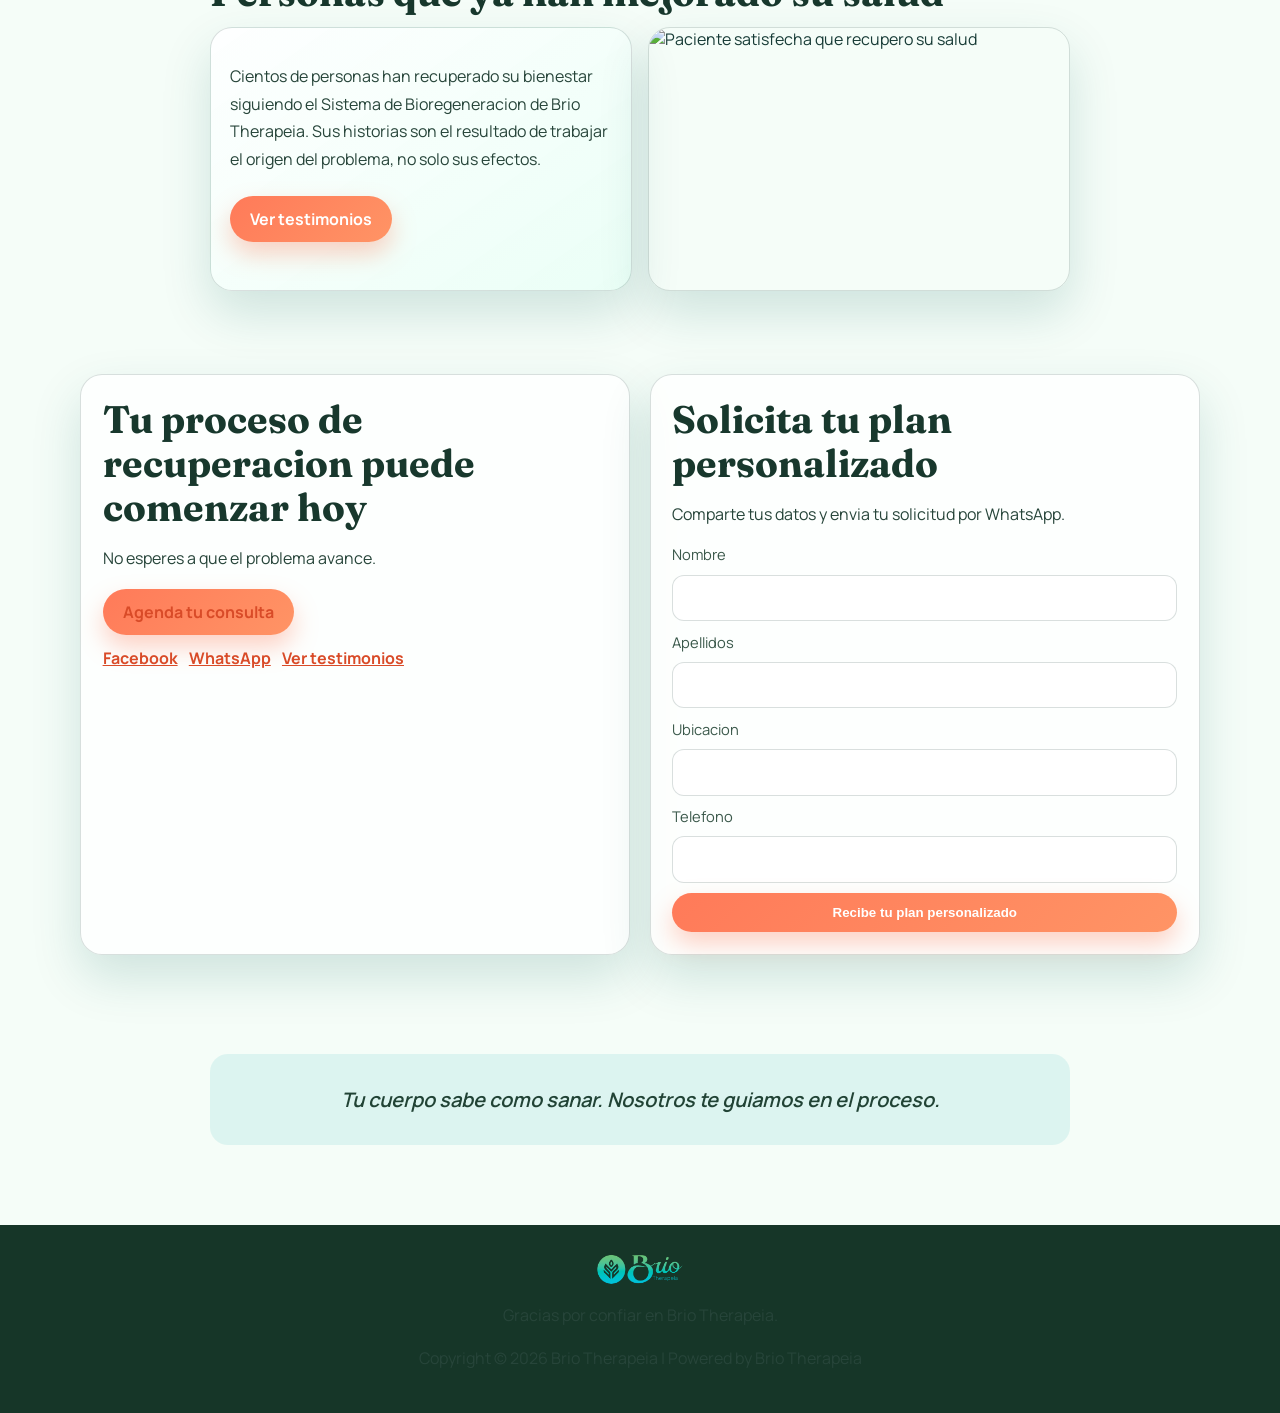
==== commit 14cdbbf0: "rewrite homepage with new Brio Therapeia content and human wellness images Agent-Logs-Url: https://g" ====
--- a/index.html
+++ b/index.html
@@ -3,10 +3,10 @@
   <head>
     <meta charset="UTF-8" />
     <meta name="viewport" content="width=device-width, initial-scale=1.0" />
-    <title>Brio Therapeia | BioRegeneracion y Terapias Naturales</title>
+    <title>Brio Therapeia | Consultorio Naturista · Sistema de Bioregeneracion</title>
     <meta
       name="description"
-      content="Consultorio naturista con mas de 30 anos de experiencia en sistemas holisticos y suplementos 100% naturales."
+      content="Consultorio naturista con enfoque holistico. Recupera tu salud desde el origen con nuestro Sistema de Bioregeneracion: desparasitacion, limpieza de organos y regeneracion natural."
     />
     <link rel="preconnect" href="https://fonts.googleapis.com" />
     <link rel="preconnect" href="https://fonts.gstatic.com" crossorigin />
@@ -28,80 +28,80 @@
         <button class="menu-btn" aria-expanded="false" aria-controls="main-menu">Menu</button>
 
         <nav id="main-menu" class="main-nav" aria-label="Principal">
-          <a href="#sistema">Sistema BioRegeneracion</a>
-          <a href="#entorno">Entorno de sanacion</a>
-          <a href="#ubicacion">Ubicacion</a>
+          <a href="#sistema">Sistema</a>
+          <a href="#proceso">Como funciona</a>
+          <a href="#beneficios">Beneficios</a>
           <a href="testimonios/index.html">Testimonios</a>
           <a class="btn btn-sm" href="https://wa.me/524491378420" target="_blank" rel="noopener noreferrer"
-            >Solicita tu consulta</a
+            >Agenda tu consulta</a
           >
         </nav>
       </div>
     </header>
 
     <main>
+      <!-- ====== HERO ====== -->
       <section class="hero hero-media reveal">
         <video class="hero-video" autoplay muted loop playsinline preload="metadata">
-          <source src="https://videos.pexels.com/video-files/15138295/15138295-hd_1920_1080_30fps.mp4" type="video/mp4" />
-          <source src="https://videos.pexels.com/video-files/15138295/15138295-hd_1280_720_30fps.mp4" type="video/mp4" />
-          <source src="https://videos.pexels.com/video-files/15138295/15138295-sd_960_540_30fps.mp4" type="video/mp4" />
-          <source src="https://videos.pexels.com/video-files/852338/852338-hd_1920_1080_24fps.mp4" type="video/mp4" />
+          <source src="https://videos.pexels.com/video-files/4065459/4065459-hd_1920_1080_24fps.mp4" type="video/mp4" />
+          <source src="https://videos.pexels.com/video-files/3208739/3208739-hd_1920_1080_30fps.mp4" type="video/mp4" />
+          <source src="https://videos.pexels.com/video-files/5480848/5480848-hd_1920_1080_25fps.mp4" type="video/mp4" />
         </video>
         <div class="hero-overlay" aria-hidden="true"></div>
         <div class="container hero-grid">
           <div>
-            <p class="eyebrow">Brio Therapeia</p>
+            <p class="eyebrow">Brio Therapeia · Consultorio Naturista | Sistema de Bioregeneracion</p>
             <h1>
-              Donde la naturaleza y la ciencia se unen para transformar tu vida
+              Recupera tu salud desde el origen, no solo los sintomas
             </h1>
             <p>
-              Somos un consultorio naturista con mas de 30 anos de experiencia en la atencion de las
-              causas de las enfermedades a traves de sistemas holisticos y suplementos 100% naturales.
-            </p>
-            <p>
-              En BrioTherapeia sostenemos que el camino para sanar y equilibrar el cuerpo integra metodos
-              tradicionales con terapias innovadoras. A lo largo de nuestro trayecto desarrollamos nuestro
-              sistema: BioRegeneracion.
+              En Brio Therapeia trabajamos con un enfoque naturista y holistico que busca eliminar la causa
+              real del desequilibrio en el cuerpo, no solo aliviar molestias momentaneas.
+            </p>
+            <p>
+              Aplicamos nuestro Sistema de Bioregeneracion, disenado para que puedas restaurar tu organismo
+              desde casa, con acompanamiento profesional.
             </p>
             <div class="hero-actions">
               <a class="btn" href="https://wa.me/524491378420" target="_blank" rel="noopener noreferrer"
-                >Solicita tu consulta</a
+                >Agenda tu consulta inicial</a
               >
-              <a class="btn btn-ghost" href="#sistema">Conoce el sistema</a>
+              <a class="btn btn-ghost" href="#sistema">Recibe tu diagnostico naturista</a>
             </div>
           </div>
           <aside class="hero-card glow-card">
-            <h2>Para nosotros tu bienestar es nuestra prioridad</h2>
-            <p>
-              Te invitamos a conocer nuestra explicacion sobre la filosofia, la causa de las
-              enfermedades y como funciona nuestro sistema, metodos y tratamientos 100% naturales.
-            </p>
-            <p>
-              Al finalizar, te animamos a tomar una decision sobre tu bienestar y considerar la
-              implementacion de nuestro sistema BioRegeneracion en tu vida.
+            <h2>Para nosotros tu recuperacion real es la prioridad</h2>
+            <p>
+              No tratamos sintomas: buscamos el origen del desequilibrio y aplicamos un sistema
+              estructurado de regeneracion natural adaptado a cada persona.
+            </p>
+            <p>
+              Todo el proceso esta disenado para que puedas aplicarlo desde casa, con guia profesional
+              paso a paso.
             </p>
           </aside>
         </div>
       </section>
 
-      <section class="section reveal" id="video-principal">
+      <!-- ====== EL PROBLEMA ====== -->
+      <section class="section reveal" id="problema">
         <div class="container narrow">
-          <h2>Inicia una vida mas saludable con BrioTherapeia</h2>
+          <h2>La mayoria de los tratamientos solo silencian los sintomas</h2>
           <div class="text-photo-layout">
             <div class="text-panel">
               <p>
-                En BrioTherapeia confiamos y sostenemos que los procesos biologicos naturales que se desarrollan
-                en el organismo poseen un poder innato para sanar y restaurar el equilibrio del cuerpo.
+                Dolor, inflamacion, estrenimiento, fatiga, problemas digestivos&hellip;
+                Muchos tratamientos se enfocan en controlar estos efectos, pero no corrigen el origen
+                del problema.
               </p>
               <p>
-                Nuestro enfoque integra medicina holistica y terapias innovadoras para apoyar una recuperacion
-                profunda y duradera.
+                Con el tiempo, esto provoca que las condiciones regresen o empeoren.
               </p>
             </div>
             <figure class="photo-card">
               <img
-                src="https://images.unsplash.com/photo-1501854140801-50d01698950b?auto=format&fit=crop&w=1200&q=80"
-                alt="Vista aerea de naturaleza verde"
+                src="https://images.unsplash.com/photo-1576091160399-112ba8d25d1d?auto=format&fit=crop&w=1200&q=80"
+                alt="Persona que refleja cansancio y malestar fisico"
                 loading="lazy"
               />
             </figure>
@@ -109,223 +109,257 @@
         </div>
       </section>
 
-      <section class="section reveal">
+      <!-- ====== FILOSOFIA ====== -->
+      <section class="section reveal" id="filosofia">
         <div class="container split">
           <div>
-            <h2>Enfoque integral de sanacion</h2>
-            <p>
-              En BrioTherapeia confiamos en que los procesos biologicos naturales del organismo poseen un
-              poder innato para sanar y restaurar el equilibrio del cuerpo.
-            </p>
-            <p>
-              Factores como el estres, la mala alimentacion y la acumulacion de toxinas pueden obstaculizar
-              este proceso. Por ello, combinamos la sabiduria ancestral de la medicina holistica con terapias
-              innovadoras para promover una recuperacion profunda y duradera.
-            </p>
-          </div>
-          <figure class="photo-card tall-photo full-bleed">
-            <img
-              src="https://images.pexels.com/photos/36870921/pexels-photo-36870921.jpeg?auto=compress&cs=tinysrgb&w=1600&q=80"
-              alt="Mano en postura de meditacion al aire libre"
-              loading="lazy"
-              style="object-position: center 65%;"
-            />
-          </figure>
-        </div>
-      </section>
-
+            <h2>La salud comienza desde la limpieza y el equilibrio interno</h2>
+            <p>
+              En Brio Therapeia creemos que el cuerpo tiene la capacidad de regenerarse, siempre que se le
+              den las condiciones adecuadas.
+            </p>
+            <p>Por eso trabajamos bajo principios de:</p>
+            <div class="text-grid">
+              <p class="text-chip">Medicina naturista</p>
+              <p class="text-chip">Enfoque holistico</p>
+              <p class="text-chip">Desintoxicacion del organismo</p>
+              <p class="text-chip">Activacion de procesos naturales de recuperacion</p>
+            </div>
+          </div>
+          <figure class="photo-card tall-photo">
+            <img
+              src="https://images.unsplash.com/photo-1544161515-4ab6ce6db874?auto=format&fit=crop&w=1200&q=80"
+              alt="Persona en sesion de bienestar y terapia natural"
+              loading="lazy"
+              style="object-position: center top;"
+            />
+          </figure>
+        </div>
+      </section>
+
+      <!-- ====== GALERIA ====== -->
       <section class="section reveal gallery-band" aria-label="Galeria de bienestar">
         <div class="container gallery-grid">
           <figure class="photo-card">
             <img
-              src="https://images.unsplash.com/photo-1469474968028-56623f02e42e?auto=format&fit=crop&w=1200&q=80"
-              alt="Bosque y montana al amanecer"
+              src="https://images.unsplash.com/photo-1571019613454-1cb2f99b2d8b?auto=format&fit=crop&w=1200&q=80"
+              alt="Persona experimentando bienestar y vitalidad"
               loading="lazy"
             />
           </figure>
           <figure class="photo-card">
             <img
-              src="https://images.unsplash.com/photo-1441974231531-c6227db76b6e?auto=format&fit=crop&w=1200&q=80"
-              alt="Camino arbolado en ambiente natural"
+              src="https://images.unsplash.com/photo-1490645935967-10de6ba17061?auto=format&fit=crop&w=1200&q=80"
+              alt="Alimentacion natural y saludable"
               loading="lazy"
             />
           </figure>
           <figure class="photo-card">
             <img
-              src="https://images.unsplash.com/photo-1506744038136-46273834b3fb?auto=format&fit=crop&w=1200&q=80"
-              alt="Lago y montanas en entorno tranquilo"
-              loading="lazy"
-            />
-          </figure>
-        </div>
-      </section>
-
-      <section class="section reveal" id="ubicacion">
-        <div class="container card location-card">
-          <h2>Ubicacion de Brio Therapeia</h2>
-          <p>
-            Estamos ubicados en <strong>Amarillas de Esparza</strong>, una comunidad rural agradable y tranquila a
-            solo <strong>30 minutos de la ciudad de Aguascalientes, Mexico</strong>.
-          </p>
-          <p><strong>En el Rancho Ave Fenix.</strong></p>
-          <p>
-            Aqui, nuestros pacientes encuentran un espacio libre de distracciones y agentes contaminantes,
-            ideal para desconectarse del ritmo acelerado de la vida cotidiana y sumergirse por completo en su
-            proceso de sanacion.
-          </p>
-        </div>
-      </section>
-
+              src="https://images.unsplash.com/photo-1559839734-2b71ea197ec2?auto=format&fit=crop&w=1200&q=80"
+              alt="Profesional de salud naturista en consulta"
+              loading="lazy"
+            />
+          </figure>
+        </div>
+      </section>
+
+      <!-- ====== SISTEMA ====== -->
       <section class="section reveal" id="sistema">
         <div class="container">
-          <h2>Sistema BioRegeneracion</h2>
+          <h2>Sistema de Bioregeneracion</h2>
+          <p class="lead">
+            Nuestro metodo esta disenado en etapas para trabajar desde el origen:
+          </p>
 
           <article class="card stage-card">
-            <h3>Primera Etapa del Sistema BioRegeneracion: Limpieza</h3>
-            <p>
-              Durante su estancia recibiran atencion personalizada y cuidados especializados. El tratamiento
-              se enfoca en la desintoxicacion y desparasitacion total del cuerpo, eliminando parasitos,
-              toxinas y otros desechos acumulados.
-            </p>
-            <p>
-              El enfoque hace especial enfasis en la limpieza del sistema digestivo como parte central del
-              proceso inicial de BioRegeneracion.
+            <h3>1. Desparasitacion profunda del organismo</h3>
+            <p>
+              Eliminacion de agentes que afectan el equilibrio interno. Esta primera etapa libera al
+              cuerpo de organismos que interfieren con su funcionamiento natural y su capacidad de
+              regeneracion.
             </p>
             <figure class="photo-card inline-photo full-bleed">
               <img
                 src="https://images.unsplash.com/photo-1498837167922-ddd27525d352?auto=format&fit=crop&w=1600&q=80"
-                alt="Alimentos naturales"
+                alt="Alimentacion natural para desintoxicacion"
                 loading="lazy"
               />
             </figure>
-            <p>
-              Una <strong>desintoxicacion profunda</strong> permite que el cuerpo trabaje de manera optima,
-              promoviendo bienestar integral y restaurando la vitalidad.
-            </p>
             <blockquote>
-              Liberar tu cuerpo de toxinas es el primer paso hacia una salud plena y duradera.
+              Liberar tu cuerpo de parasitos y toxinas es el primer paso hacia una salud plena y duradera.
             </blockquote>
           </article>
 
           <article class="card stage-card">
-            <h3>Segunda Etapa del Sistema BioRegeneracion: Enfoque</h3>
-            <p>
-              Despues de la fase de desintoxicacion, el organismo recibe recursos nutricionales y soporte
-              necesario para lograr una regeneracion optima que fortalezca el sistema inmunologico hasta
-              recuperar su equilibrio natural.
-            </p>
-            <h4>En que consiste esta etapa</h4>
-            <p>
-              Los banos de vapor, banos de asiento con friccion y banos de sol trabajan en conjunto para
-              activar la circulacion sanguinea, regular la temperatura interna y estimular la eliminacion de
-              toxinas residuales. Tambien ayudan a relajar el organismo y liberar tensiones.
+            <h3>2. Limpieza de organos clave</h3>
+            <p>
+              Una vez iniciada la desparasitacion, enfocamos el proceso en la depuracion profunda de los
+              principales organos de eliminacion:
             </p>
             <div class="text-grid">
-              <p class="text-chip">Activan la circulacion sanguinea.</p>
-              <p class="text-chip">Regulan la temperatura interna.</p>
-              <p class="text-chip">Estimulan la eliminacion de toxinas residuales.</p>
-              <p class="text-chip">Favorecen relajacion y liberacion de tensiones.</p>
+              <p class="text-chip">Colon</p>
+              <p class="text-chip">Higado</p>
+              <p class="text-chip">Vesicula</p>
+              <p class="text-chip">Sistema digestivo en general</p>
             </div>
           </article>
-        </div>
-      </section>
-
-      <section class="section reveal">
-        <div class="container split">
-          <article class="card">
-            <h3>ReNutricion Activa: Suplementacion Natural</h3>
-            <p>
-              El organismo recibira la nutricion requerida con apoyo de suplementos especificos que refuerzan
-              su capacidad de regeneracion.
-            </p>
-            <p>Incluye soporte para la reconstruccion celular y aporte de minerales, vitaminas y enzimas.</p>
-            <p>
-              <strong>CDS:</strong> Oxigena al organismo y elimina microorganismos daninos, entre otros beneficios
-              que favorecen el equilibrio interno.
+
+          <article class="card stage-card">
+            <h3>3. Regeneracion y fortalecimiento</h3>
+            <p>
+              Con el organismo limpio, se activan los mecanismos naturales de recuperacion. Esta etapa
+              se apoya con:
+            </p>
+            <div class="text-grid">
+              <p class="text-chip">Alimentacion natural</p>
+              <p class="text-chip">Suplementacion especifica</p>
+              <p class="text-chip">Hidroterapia (segun el caso)</p>
+              <p class="text-chip">Acompanamiento profesional</p>
+            </div>
+            <p style="margin-top:1rem;">
+              Todo el proceso esta disenado para que el paciente lo aplique <strong>desde casa</strong>,
+              con guia profesional paso a paso.
             </p>
           </article>
-
-          <article class="card">
-            <h3>Acompanamiento Holistico</h3>
-            <p>La sanacion no solo ocurre en el cuerpo, sino tambien en la mente y las emociones.</p>
-            <ul>
-              <li>Orientacion en habitos saludables para mantener el bienestar a largo plazo.</li>
-              <li>Ejercicios de respiracion y relajacion para potenciar la oxigenacion celular.</li>
-              <li>Practicas de conexion con la naturaleza para favorecer paz interior y equilibrio energetico.</li>
+        </div>
+      </section>
+
+      <!-- ====== COMO FUNCIONA ====== -->
+      <section class="section reveal" id="proceso">
+        <div class="container">
+          <h2>Un sistema claro, guiado y personalizado</h2>
+          <p class="lead">Asi funciona el proceso desde el primer contacto:</p>
+
+          <div class="benefit-grid">
+            <article class="benefit">
+              <h3>1. Consulta inicial</h3>
+              <p>Evaluamos tu situacion y sintomas para conocer tu estado de salud actual.</p>
+            </article>
+            <article class="benefit">
+              <h3>2. Diagnostico naturista</h3>
+              <p>Identificamos el origen del desequilibrio, no solo los efectos visibles.</p>
+            </article>
+            <article class="benefit">
+              <h3>3. Plan personalizado</h3>
+              <p>Recibes el sistema paso a paso disenado especificamente para tu caso.</p>
+            </article>
+            <article class="benefit">
+              <h3>4. Aplicacion en casa</h3>
+              <p>Sigues el tratamiento desde tu hogar con acompanamiento continuo.</p>
+            </article>
+            <article class="benefit">
+              <h3>5. Seguimiento</h3>
+              <p>Monitoreamos tu avance y ajustamos el plan segun tu progreso.</p>
+            </article>
+          </div>
+
+          <figure class="photo-card banner-photo full-bleed" style="margin-top:1.5rem;">
+            <img
+              src="https://images.unsplash.com/photo-1552693673-1bf958298935?auto=format&fit=crop&w=1600&q=80"
+              alt="Persona siguiendo su plan de salud en casa"
+              loading="lazy"
+            />
+          </figure>
+        </div>
+      </section>
+
+      <!-- ====== BENEFICIOS ====== -->
+      <section class="section reveal" id="beneficios">
+        <div class="container">
+          <h2>&iquest;Que puedes lograr con este sistema?</h2>
+
+          <div class="benefit-grid">
+            <article class="benefit">
+              <h3>Mejor digestion</h3>
+              <p>Reduccion de molestias digestivas y funcionamiento optimo del sistema gastrointestinal.</p>
+            </article>
+            <article class="benefit">
+              <h3>Reduccion de inflamacion</h3>
+              <p>Menos hinchazón y dolor al eliminar agentes inflamatorios desde el origen.</p>
+            </article>
+            <article class="benefit">
+              <h3>Mayor energia</h3>
+              <p>Recupera la vitalidad y el rendimiento diario cuando el cuerpo funciona sin cargas toxicas.</p>
+            </article>
+            <article class="benefit">
+              <h3>Desintoxicacion del organismo</h3>
+              <p>Eliminacion de parasitos, toxinas y desechos acumulados que obstruyen la salud.</p>
+            </article>
+            <article class="benefit">
+              <h3>Prevencion de problemas mayores</h3>
+              <p>Actuar sobre las causas evita que las condiciones avancen o se compliquen con el tiempo.</p>
+            </article>
+            <article class="benefit">
+              <h3>Mejora general del bienestar</h3>
+              <p>Un organismo limpio y equilibrado se traduce en mejor salud fisica, mental y emocional.</p>
+            </article>
+          </div>
+
+          <figure class="photo-card banner-photo full-bleed" style="margin-top:1.5rem;">
+            <img
+              src="https://images.unsplash.com/photo-1544367567-0f2fcb009e0b?auto=format&fit=crop&w=1600&q=80"
+              alt="Persona saludable y llena de energia"
+              loading="lazy"
+            />
+          </figure>
+        </div>
+      </section>
+
+      <!-- ====== DIFERENCIAL ====== -->
+      <section class="section reveal" id="diferencial">
+        <div class="container narrow">
+          <div class="card">
+            <h2>No tratamos sintomas, trabajamos el origen</h2>
+            <ul class="checklist">
+              <li>Atencion naturista personalizada</li>
+              <li>Sistema estructurado paso a paso</li>
+              <li>Aplicacion desde casa</li>
+              <li>Acompanamiento profesional</li>
+              <li>Enfoque real de regeneracion</li>
             </ul>
-          </article>
-        </div>
-      </section>
-
-      <section class="section reveal" id="entorno">
-        <div class="container">
-          <h2>Entorno de sanacion en contacto con la naturaleza</h2>
-          <p class="lead">
-            Recomendamos a los pacientes hospedarse en nuestro rancho: realizar el sistema BioRegeneracion en
-            un entorno natural potencia los efectos de la desintoxicacion y restauracion del cuerpo.
-          </p>
-
-          <div class="benefit-grid">
-            <article class="benefit">
-              <h3>1. Aire puro y oxigenacion celular</h3>
+          </div>
+        </div>
+      </section>
+
+      <!-- ====== TESTIMONIOS ====== -->
+      <section class="section reveal" id="testimonios">
+        <div class="container narrow">
+          <h2>Personas que ya han mejorado su salud</h2>
+          <div class="text-photo-layout">
+            <div class="text-panel">
               <p>
-                Respirar aire fresco oxigena las celulas, mejora la circulacion y fortalece el sistema
-                inmunologico.
+                Cientos de personas han recuperado su bienestar siguiendo el Sistema de Bioregeneracion
+                de Brio Therapeia. Sus historias son el resultado de trabajar el origen del problema,
+                no solo sus efectos.
               </p>
-            </article>
-            <article class="benefit">
-              <h3>2. Reduccion del estres y equilibrio emocional</h3>
-              <p>
-                El contacto con la naturaleza reduce estres, ansiedad e insomnio, y favorece la relajacion.
-              </p>
-            </article>
-            <article class="benefit">
-              <h3>3. Mayor absorcion de vitamina D</h3>
-              <p>
-                La exposicion al sol de manera controlada fortalece huesos, sistema inmunologico y equilibrio
-                general.
-              </p>
-            </article>
-            <article class="benefit">
-              <h3>4. Sueno reparador y regeneracion celular</h3>
-              <p>
-                La tranquilidad del campo favorece un descanso profundo, clave para la desintoxicacion y la
-                reparacion del cuerpo.
-              </p>
-            </article>
-            <article class="benefit">
-              <h3>5. Conexion con la tierra y equilibrio energetico</h3>
-              <p>
-                Caminar descalzo sobre la tierra y sumergirse en un entorno natural restablece el equilibrio
-                fisico y mental.
-              </p>
-            </article>
-          </div>
-
-          <blockquote class="highlight">
-            Sanar en la naturaleza es reconectar con nuestra esencia, permitir que el cuerpo se regenere y
-            encontrar el equilibrio fisico, mental y emocional.
-          </blockquote>
-
-          <figure class="photo-card banner-photo full-bleed">
-            <img
-              src="https://images.unsplash.com/photo-1433086966358-54859d0ed716?auto=format&fit=crop&w=1600&q=80"
-              alt="Cascada rodeada de vegetacion"
-              loading="lazy"
-            />
-          </figure>
-        </div>
-      </section>
-
+              <div class="hero-actions">
+                <a class="btn" href="testimonios/index.html">Ver testimonios</a>
+              </div>
+            </div>
+            <figure class="photo-card">
+              <img
+                src="https://images.unsplash.com/photo-1494790108377-be9c29b29330?auto=format&fit=crop&w=1200&q=80"
+                alt="Paciente satisfecha que recupero su salud"
+                loading="lazy"
+              />
+            </figure>
+          </div>
+        </div>
+      </section>
+
+      <!-- ====== LLAMADO A LA ACCION ====== -->
       <section class="section reveal" id="contacto">
         <div class="container split">
           <article class="card">
-            <h2>Una experiencia de sanacion completa</h2>
-            <p>
-              En BrioTherapeia ofrecemos un espacio campirano donde los pacientes pueden sumergirse en un
-              entorno puro, libre de distracciones y alineado con los principios de la medicina natural.
-            </p>
-            <div class="socials">
+            <h2>Tu proceso de recuperacion puede comenzar hoy</h2>
+            <p>No esperes a que el problema avance.</p>
+            <div class="socials" style="margin-top:1rem;">
+              <a class="btn" href="https://wa.me/524491378420" target="_blank" rel="noopener noreferrer"
+                >Agenda tu consulta</a
+              >
+            </div>
+            <div class="socials" style="margin-top:0.8rem;">
               <a href="https://www.facebook.com/BrioTherapeia/" target="_blank" rel="noopener noreferrer">Facebook</a>
               <a href="https://wa.me/524491378420" target="_blank" rel="noopener noreferrer">WhatsApp</a>
               <a href="testimonios/index.html">Ver testimonios</a>
@@ -333,7 +367,7 @@
           </article>
 
           <article class="card">
-            <h2>Formulario de contacto</h2>
+            <h2>Solicita tu plan personalizado</h2>
             <p>Comparte tus datos y envia tu solicitud por WhatsApp.</p>
             <form id="contact-form" class="contact-form">
               <label for="nombre">Nombre</label>
@@ -348,9 +382,18 @@
               <label for="telefono">Telefono</label>
               <input id="telefono" name="telefono" type="tel" required />
 
-              <button class="btn" type="submit">Send Request</button>
+              <button class="btn" type="submit">Recibe tu plan personalizado</button>
             </form>
           </article>
+        </div>
+      </section>
+
+      <!-- ====== FRASE FINAL ====== -->
+      <section class="section reveal">
+        <div class="container narrow">
+          <blockquote class="highlight" style="font-size:1.25rem; text-align:center; border-left:none; background: rgba(0,169,165,0.1); border-radius:18px; padding:2rem 1.5rem;">
+            Tu cuerpo sabe como sanar. Nosotros te guiamos en el proceso.
+          </blockquote>
         </div>
       </section>
     </main>
@@ -359,7 +402,7 @@
       <div class="container footer-wrap">
         <img src="logo-color.png" alt="Logo Brio Therapeia" class="brand-footer-logo" />
         <p>Gracias por confiar en Brio Therapeia.</p>
-        <p>Copyright © 2026 Brio Therapeia | Powered by Brio Therapeia</p>
+        <p>Copyright &copy; 2026 Brio Therapeia | Powered by Brio Therapeia</p>
       </div>
     </footer>
 
--- a/styles.css
+++ b/styles.css
@@ -460,6 +460,32 @@
 .cta-center {
   margin-top: 1rem;
   text-align: center;
+}
+
+.checklist {
+  list-style: none;
+  padding: 0;
+  margin: 1rem 0 0;
+  display: grid;
+  gap: 0.6rem;
+}
+
+.checklist li {
+  padding: 0.7rem 0.9rem 0.7rem 2.4rem;
+  position: relative;
+  background: rgba(0, 169, 165, 0.08);
+  border: 1px solid rgba(0, 169, 165, 0.18);
+  border-radius: 12px;
+  font-weight: 600;
+  color: #1a4d3e;
+}
+
+.checklist li::before {
+  content: "✔";
+  position: absolute;
+  left: 0.75rem;
+  color: var(--accent-2);
+  font-weight: 700;
 }
 
 .reveal {
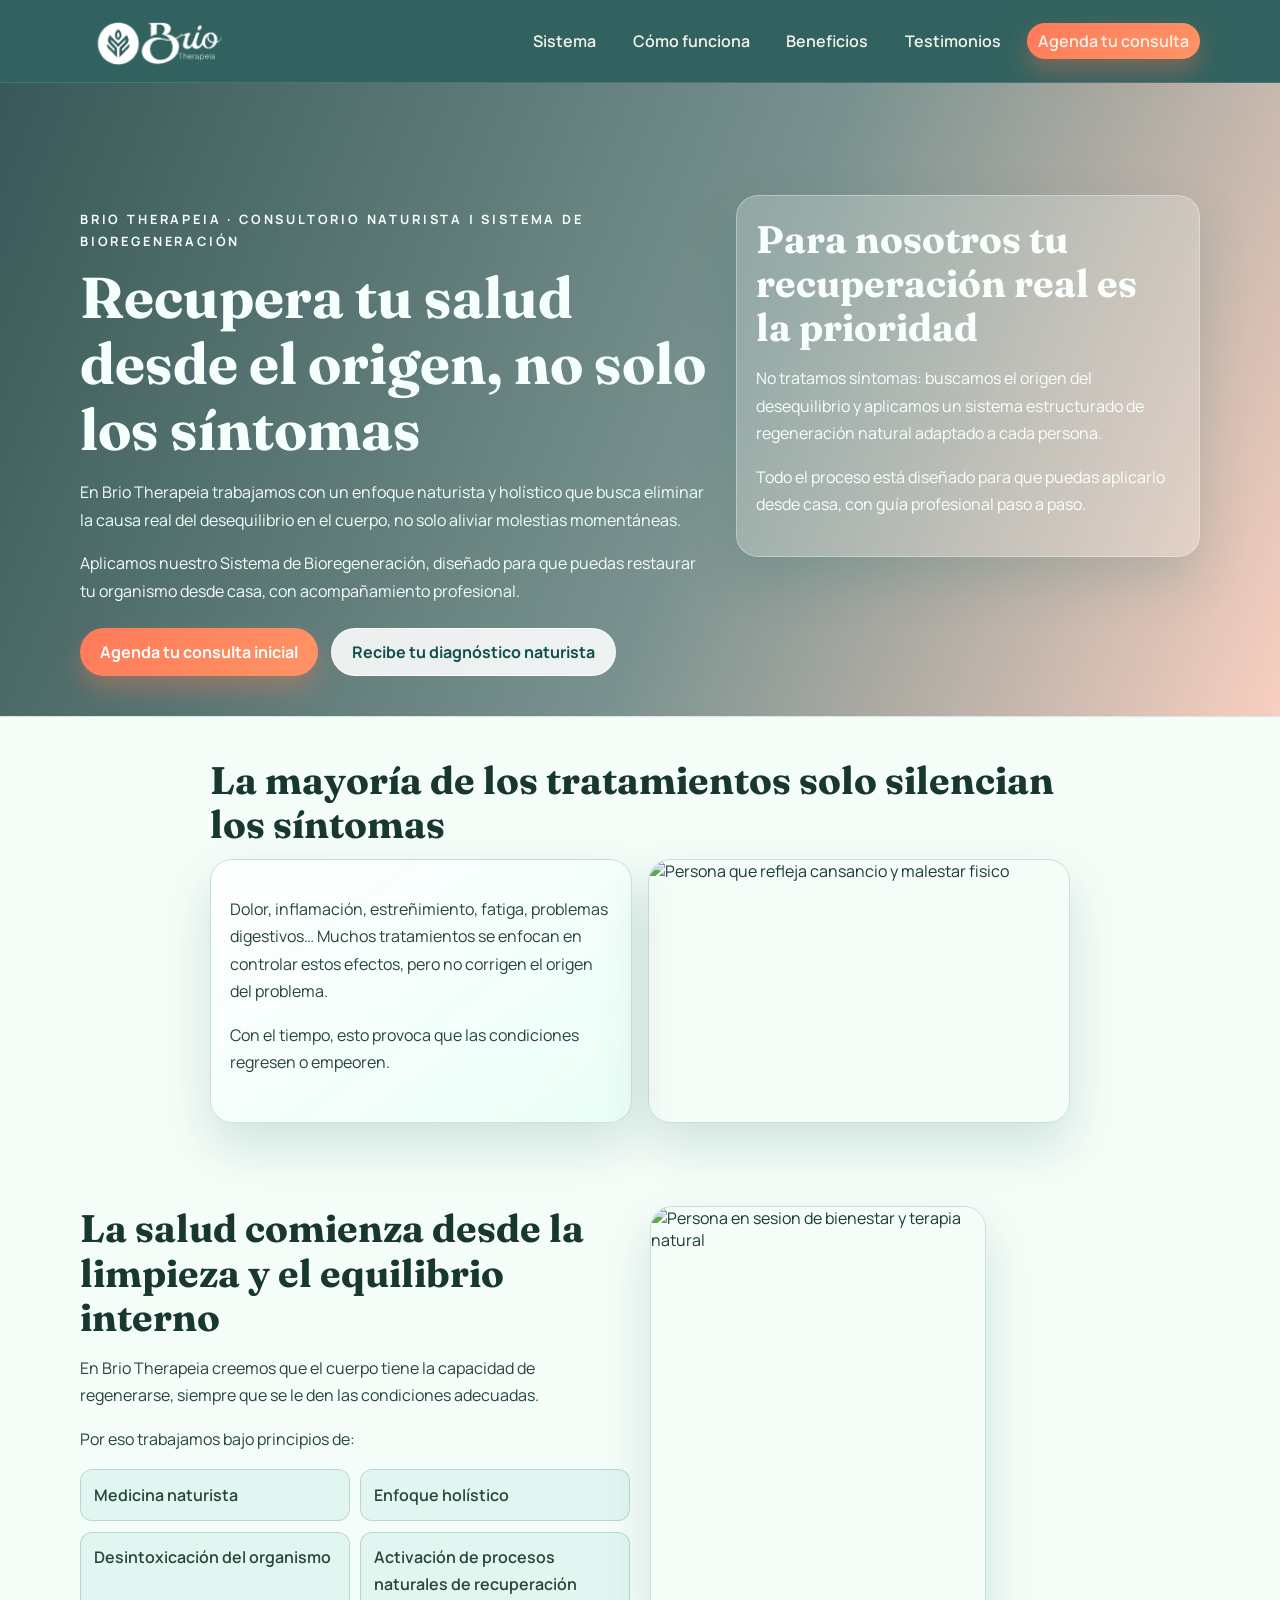
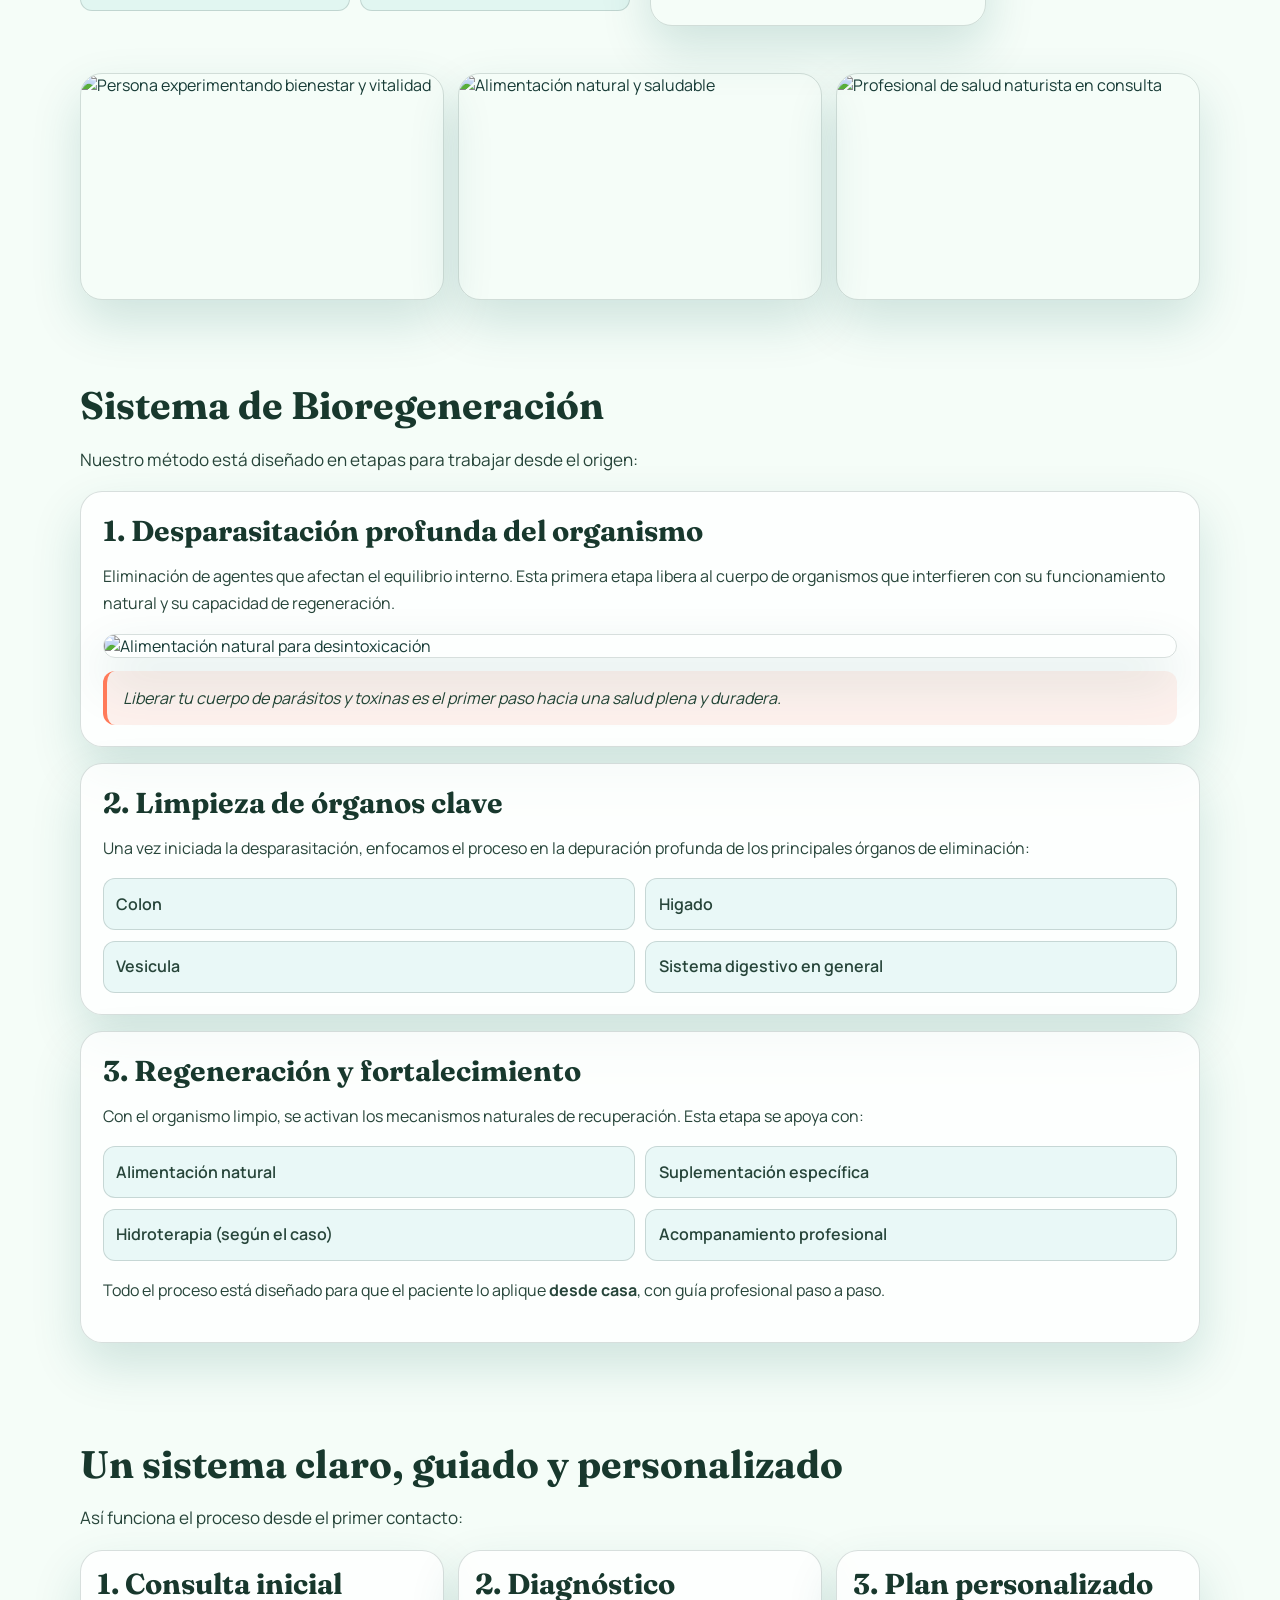
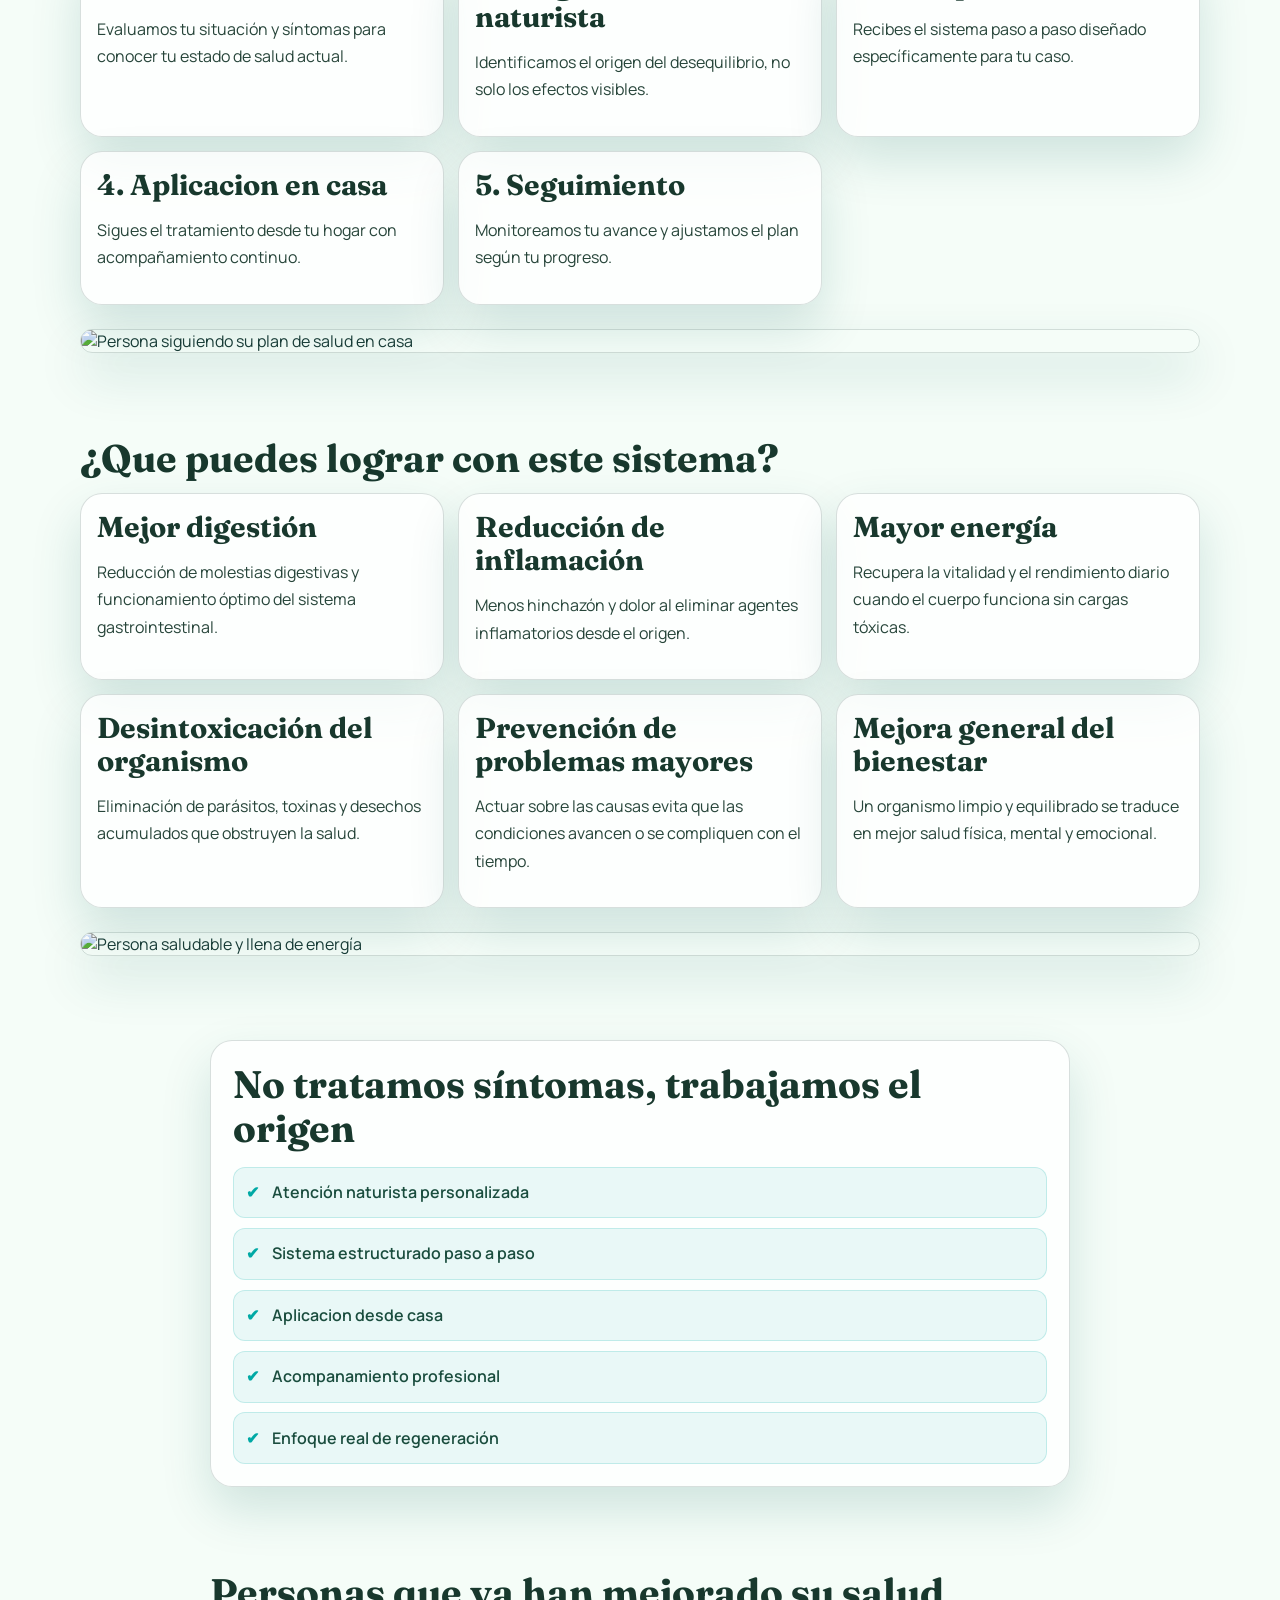
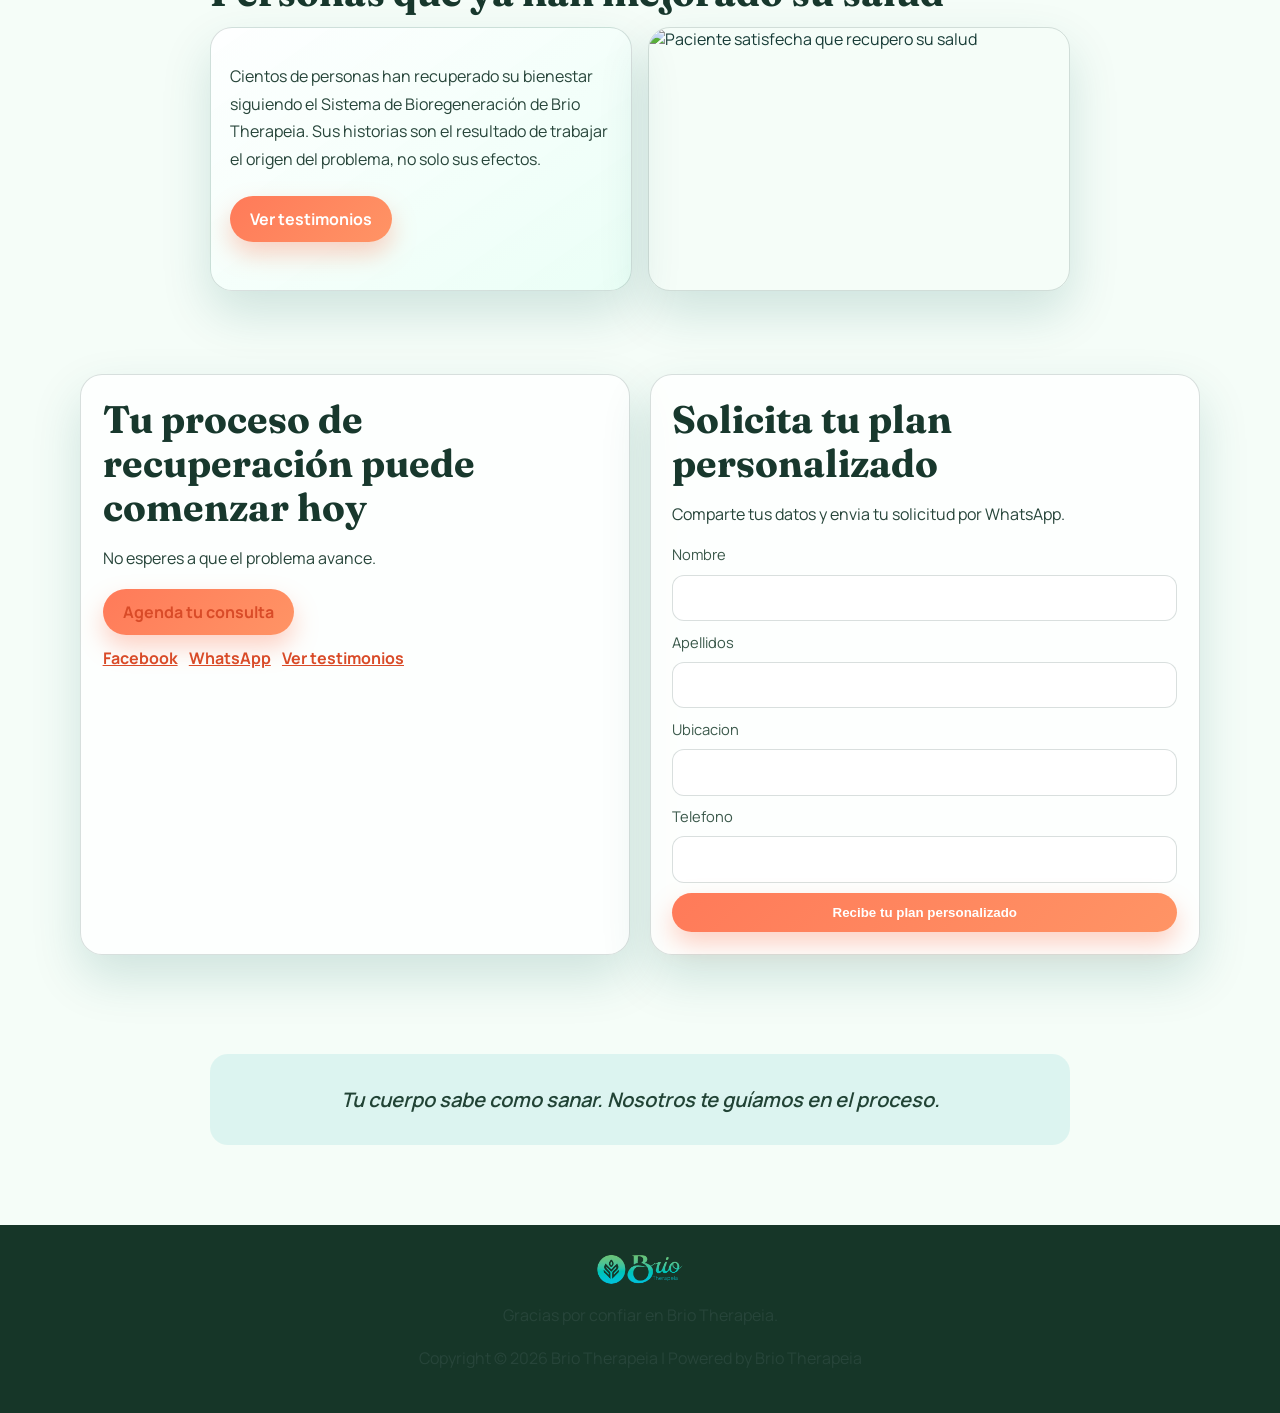
==== commit c0215bf9: "fix Spanish accent marks throughout homepage Agent-Logs-Url: https://github.com/retr0zer07/Brio-Ther" ====
--- a/index.html
+++ b/index.html
@@ -3,10 +3,10 @@
   <head>
     <meta charset="UTF-8" />
     <meta name="viewport" content="width=device-width, initial-scale=1.0" />
-    <title>Brio Therapeia | Consultorio Naturista · Sistema de Bioregeneracion</title>
+    <title>Brio Therapeia | Consultorio Naturista · Sistema de Bioregeneración</title>
     <meta
       name="description"
-      content="Consultorio naturista con enfoque holistico. Recupera tu salud desde el origen con nuestro Sistema de Bioregeneracion: desparasitacion, limpieza de organos y regeneracion natural."
+      content="Consultorio naturista con enfoque holístico. Recupera tu salud desde el origen con nuestro Sistema de Bioregeneración: desparasitación, limpieza de órganos y regeneración natural."
     />
     <link rel="preconnect" href="https://fonts.googleapis.com" />
     <link rel="preconnect" href="https://fonts.gstatic.com" crossorigin />
@@ -29,7 +29,7 @@
 
         <nav id="main-menu" class="main-nav" aria-label="Principal">
           <a href="#sistema">Sistema</a>
-          <a href="#proceso">Como funciona</a>
+          <a href="#proceso">Cómo funciona</a>
           <a href="#beneficios">Beneficios</a>
           <a href="testimonios/index.html">Testimonios</a>
           <a class="btn btn-sm" href="https://wa.me/524491378420" target="_blank" rel="noopener noreferrer"
@@ -50,33 +50,33 @@
         <div class="hero-overlay" aria-hidden="true"></div>
         <div class="container hero-grid">
           <div>
-            <p class="eyebrow">Brio Therapeia · Consultorio Naturista | Sistema de Bioregeneracion</p>
+            <p class="eyebrow">Brio Therapeia · Consultorio Naturista | Sistema de Bioregeneración</p>
             <h1>
-              Recupera tu salud desde el origen, no solo los sintomas
+              Recupera tu salud desde el origen, no solo los síntomas
             </h1>
             <p>
-              En Brio Therapeia trabajamos con un enfoque naturista y holistico que busca eliminar la causa
-              real del desequilibrio en el cuerpo, no solo aliviar molestias momentaneas.
-            </p>
-            <p>
-              Aplicamos nuestro Sistema de Bioregeneracion, disenado para que puedas restaurar tu organismo
-              desde casa, con acompanamiento profesional.
+              En Brio Therapeia trabajamos con un enfoque naturista y holístico que busca eliminar la causa
+              real del desequilibrio en el cuerpo, no solo aliviar molestias momentáneas.
+            </p>
+            <p>
+              Aplicamos nuestro Sistema de Bioregeneración, diseñado para que puedas restaurar tu organismo
+              desde casa, con acompañamiento profesional.
             </p>
             <div class="hero-actions">
               <a class="btn" href="https://wa.me/524491378420" target="_blank" rel="noopener noreferrer"
                 >Agenda tu consulta inicial</a
               >
-              <a class="btn btn-ghost" href="#sistema">Recibe tu diagnostico naturista</a>
+              <a class="btn btn-ghost" href="#sistema">Recibe tu diagnóstico naturista</a>
             </div>
           </div>
           <aside class="hero-card glow-card">
-            <h2>Para nosotros tu recuperacion real es la prioridad</h2>
-            <p>
-              No tratamos sintomas: buscamos el origen del desequilibrio y aplicamos un sistema
-              estructurado de regeneracion natural adaptado a cada persona.
-            </p>
-            <p>
-              Todo el proceso esta disenado para que puedas aplicarlo desde casa, con guia profesional
+            <h2>Para nosotros tu recuperación real es la prioridad</h2>
+            <p>
+              No tratamos síntomas: buscamos el origen del desequilibrio y aplicamos un sistema
+              estructurado de regeneración natural adaptado a cada persona.
+            </p>
+            <p>
+              Todo el proceso está diseñado para que puedas aplicarlo desde casa, con guía profesional
               paso a paso.
             </p>
           </aside>
@@ -86,11 +86,11 @@
       <!-- ====== EL PROBLEMA ====== -->
       <section class="section reveal" id="problema">
         <div class="container narrow">
-          <h2>La mayoria de los tratamientos solo silencian los sintomas</h2>
+          <h2>La mayoría de los tratamientos solo silencian los síntomas</h2>
           <div class="text-photo-layout">
             <div class="text-panel">
               <p>
-                Dolor, inflamacion, estrenimiento, fatiga, problemas digestivos&hellip;
+                Dolor, inflamación, estreñimiento, fatiga, problemas digestivos&hellip;
                 Muchos tratamientos se enfocan en controlar estos efectos, pero no corrigen el origen
                 del problema.
               </p>
@@ -121,9 +121,9 @@
             <p>Por eso trabajamos bajo principios de:</p>
             <div class="text-grid">
               <p class="text-chip">Medicina naturista</p>
-              <p class="text-chip">Enfoque holistico</p>
-              <p class="text-chip">Desintoxicacion del organismo</p>
-              <p class="text-chip">Activacion de procesos naturales de recuperacion</p>
+              <p class="text-chip">Enfoque holístico</p>
+              <p class="text-chip">Desintoxicación del organismo</p>
+              <p class="text-chip">Activación de procesos naturales de recuperación</p>
             </div>
           </div>
           <figure class="photo-card tall-photo">
@@ -150,7 +150,7 @@
           <figure class="photo-card">
             <img
               src="https://images.unsplash.com/photo-1490645935967-10de6ba17061?auto=format&fit=crop&w=1200&q=80"
-              alt="Alimentacion natural y saludable"
+              alt="Alimentación natural y saludable"
               loading="lazy"
             />
           </figure>
@@ -167,35 +167,35 @@
       <!-- ====== SISTEMA ====== -->
       <section class="section reveal" id="sistema">
         <div class="container">
-          <h2>Sistema de Bioregeneracion</h2>
+          <h2>Sistema de Bioregeneración</h2>
           <p class="lead">
-            Nuestro metodo esta disenado en etapas para trabajar desde el origen:
+            Nuestro método está diseñado en etapas para trabajar desde el origen:
           </p>
 
           <article class="card stage-card">
-            <h3>1. Desparasitacion profunda del organismo</h3>
-            <p>
-              Eliminacion de agentes que afectan el equilibrio interno. Esta primera etapa libera al
+            <h3>1. Desparasitación profunda del organismo</h3>
+            <p>
+              Eliminación de agentes que afectan el equilibrio interno. Esta primera etapa libera al
               cuerpo de organismos que interfieren con su funcionamiento natural y su capacidad de
-              regeneracion.
+              regeneración.
             </p>
             <figure class="photo-card inline-photo full-bleed">
               <img
                 src="https://images.unsplash.com/photo-1498837167922-ddd27525d352?auto=format&fit=crop&w=1600&q=80"
-                alt="Alimentacion natural para desintoxicacion"
+                alt="Alimentación natural para desintoxicación"
                 loading="lazy"
               />
             </figure>
             <blockquote>
-              Liberar tu cuerpo de parasitos y toxinas es el primer paso hacia una salud plena y duradera.
+              Liberar tu cuerpo de parásitos y toxinas es el primer paso hacia una salud plena y duradera.
             </blockquote>
           </article>
 
           <article class="card stage-card">
-            <h3>2. Limpieza de organos clave</h3>
-            <p>
-              Una vez iniciada la desparasitacion, enfocamos el proceso en la depuracion profunda de los
-              principales organos de eliminacion:
+            <h3>2. Limpieza de órganos clave</h3>
+            <p>
+              Una vez iniciada la desparasitación, enfocamos el proceso en la depuración profunda de los
+              principales órganos de eliminación:
             </p>
             <div class="text-grid">
               <p class="text-chip">Colon</p>
@@ -206,20 +206,20 @@
           </article>
 
           <article class="card stage-card">
-            <h3>3. Regeneracion y fortalecimiento</h3>
-            <p>
-              Con el organismo limpio, se activan los mecanismos naturales de recuperacion. Esta etapa
+            <h3>3. Regeneración y fortalecimiento</h3>
+            <p>
+              Con el organismo limpio, se activan los mecanismos naturales de recuperación. Esta etapa
               se apoya con:
             </p>
             <div class="text-grid">
-              <p class="text-chip">Alimentacion natural</p>
-              <p class="text-chip">Suplementacion especifica</p>
-              <p class="text-chip">Hidroterapia (segun el caso)</p>
+              <p class="text-chip">Alimentación natural</p>
+              <p class="text-chip">Suplementación específica</p>
+              <p class="text-chip">Hidroterapia (según el caso)</p>
               <p class="text-chip">Acompanamiento profesional</p>
             </div>
             <p style="margin-top:1rem;">
-              Todo el proceso esta disenado para que el paciente lo aplique <strong>desde casa</strong>,
-              con guia profesional paso a paso.
+              Todo el proceso está diseñado para que el paciente lo aplique <strong>desde casa</strong>,
+              con guía profesional paso a paso.
             </p>
           </article>
         </div>
@@ -229,28 +229,28 @@
       <section class="section reveal" id="proceso">
         <div class="container">
           <h2>Un sistema claro, guiado y personalizado</h2>
-          <p class="lead">Asi funciona el proceso desde el primer contacto:</p>
+          <p class="lead">Así funciona el proceso desde el primer contacto:</p>
 
           <div class="benefit-grid">
             <article class="benefit">
               <h3>1. Consulta inicial</h3>
-              <p>Evaluamos tu situacion y sintomas para conocer tu estado de salud actual.</p>
-            </article>
-            <article class="benefit">
-              <h3>2. Diagnostico naturista</h3>
+              <p>Evaluamos tu situación y síntomas para conocer tu estado de salud actual.</p>
+            </article>
+            <article class="benefit">
+              <h3>2. Diagnóstico naturista</h3>
               <p>Identificamos el origen del desequilibrio, no solo los efectos visibles.</p>
             </article>
             <article class="benefit">
               <h3>3. Plan personalizado</h3>
-              <p>Recibes el sistema paso a paso disenado especificamente para tu caso.</p>
+              <p>Recibes el sistema paso a paso diseñado específicamente para tu caso.</p>
             </article>
             <article class="benefit">
               <h3>4. Aplicacion en casa</h3>
-              <p>Sigues el tratamiento desde tu hogar con acompanamiento continuo.</p>
+              <p>Sigues el tratamiento desde tu hogar con acompañamiento continuo.</p>
             </article>
             <article class="benefit">
               <h3>5. Seguimiento</h3>
-              <p>Monitoreamos tu avance y ajustamos el plan segun tu progreso.</p>
+              <p>Monitoreamos tu avance y ajustamos el plan según tu progreso.</p>
             </article>
           </div>
 
@@ -271,35 +271,35 @@
 
           <div class="benefit-grid">
             <article class="benefit">
-              <h3>Mejor digestion</h3>
-              <p>Reduccion de molestias digestivas y funcionamiento optimo del sistema gastrointestinal.</p>
-            </article>
-            <article class="benefit">
-              <h3>Reduccion de inflamacion</h3>
+              <h3>Mejor digestión</h3>
+              <p>Reducción de molestias digestivas y funcionamiento óptimo del sistema gastrointestinal.</p>
+            </article>
+            <article class="benefit">
+              <h3>Reducción de inflamación</h3>
               <p>Menos hinchazón y dolor al eliminar agentes inflamatorios desde el origen.</p>
             </article>
             <article class="benefit">
-              <h3>Mayor energia</h3>
-              <p>Recupera la vitalidad y el rendimiento diario cuando el cuerpo funciona sin cargas toxicas.</p>
-            </article>
-            <article class="benefit">
-              <h3>Desintoxicacion del organismo</h3>
-              <p>Eliminacion de parasitos, toxinas y desechos acumulados que obstruyen la salud.</p>
-            </article>
-            <article class="benefit">
-              <h3>Prevencion de problemas mayores</h3>
+              <h3>Mayor energía</h3>
+              <p>Recupera la vitalidad y el rendimiento diario cuando el cuerpo funciona sin cargas tóxicas.</p>
+            </article>
+            <article class="benefit">
+              <h3>Desintoxicación del organismo</h3>
+              <p>Eliminación de parásitos, toxinas y desechos acumulados que obstruyen la salud.</p>
+            </article>
+            <article class="benefit">
+              <h3>Prevención de problemas mayores</h3>
               <p>Actuar sobre las causas evita que las condiciones avancen o se compliquen con el tiempo.</p>
             </article>
             <article class="benefit">
               <h3>Mejora general del bienestar</h3>
-              <p>Un organismo limpio y equilibrado se traduce en mejor salud fisica, mental y emocional.</p>
+              <p>Un organismo limpio y equilibrado se traduce en mejor salud física, mental y emocional.</p>
             </article>
           </div>
 
           <figure class="photo-card banner-photo full-bleed" style="margin-top:1.5rem;">
             <img
               src="https://images.unsplash.com/photo-1544367567-0f2fcb009e0b?auto=format&fit=crop&w=1600&q=80"
-              alt="Persona saludable y llena de energia"
+              alt="Persona saludable y llena de energía"
               loading="lazy"
             />
           </figure>
@@ -310,13 +310,13 @@
       <section class="section reveal" id="diferencial">
         <div class="container narrow">
           <div class="card">
-            <h2>No tratamos sintomas, trabajamos el origen</h2>
+            <h2>No tratamos síntomas, trabajamos el origen</h2>
             <ul class="checklist">
-              <li>Atencion naturista personalizada</li>
+              <li>Atención naturista personalizada</li>
               <li>Sistema estructurado paso a paso</li>
               <li>Aplicacion desde casa</li>
               <li>Acompanamiento profesional</li>
-              <li>Enfoque real de regeneracion</li>
+              <li>Enfoque real de regeneración</li>
             </ul>
           </div>
         </div>
@@ -329,7 +329,7 @@
           <div class="text-photo-layout">
             <div class="text-panel">
               <p>
-                Cientos de personas han recuperado su bienestar siguiendo el Sistema de Bioregeneracion
+                Cientos de personas han recuperado su bienestar siguiendo el Sistema de Bioregeneración
                 de Brio Therapeia. Sus historias son el resultado de trabajar el origen del problema,
                 no solo sus efectos.
               </p>
@@ -352,7 +352,7 @@
       <section class="section reveal" id="contacto">
         <div class="container split">
           <article class="card">
-            <h2>Tu proceso de recuperacion puede comenzar hoy</h2>
+            <h2>Tu proceso de recuperación puede comenzar hoy</h2>
             <p>No esperes a que el problema avance.</p>
             <div class="socials" style="margin-top:1rem;">
               <a class="btn" href="https://wa.me/524491378420" target="_blank" rel="noopener noreferrer"
@@ -392,7 +392,7 @@
       <section class="section reveal">
         <div class="container narrow">
           <blockquote class="highlight" style="font-size:1.25rem; text-align:center; border-left:none; background: rgba(0,169,165,0.1); border-radius:18px; padding:2rem 1.5rem;">
-            Tu cuerpo sabe como sanar. Nosotros te guiamos en el proceso.
+            Tu cuerpo sabe como sanar. Nosotros te guíamos en el proceso.
           </blockquote>
         </div>
       </section>
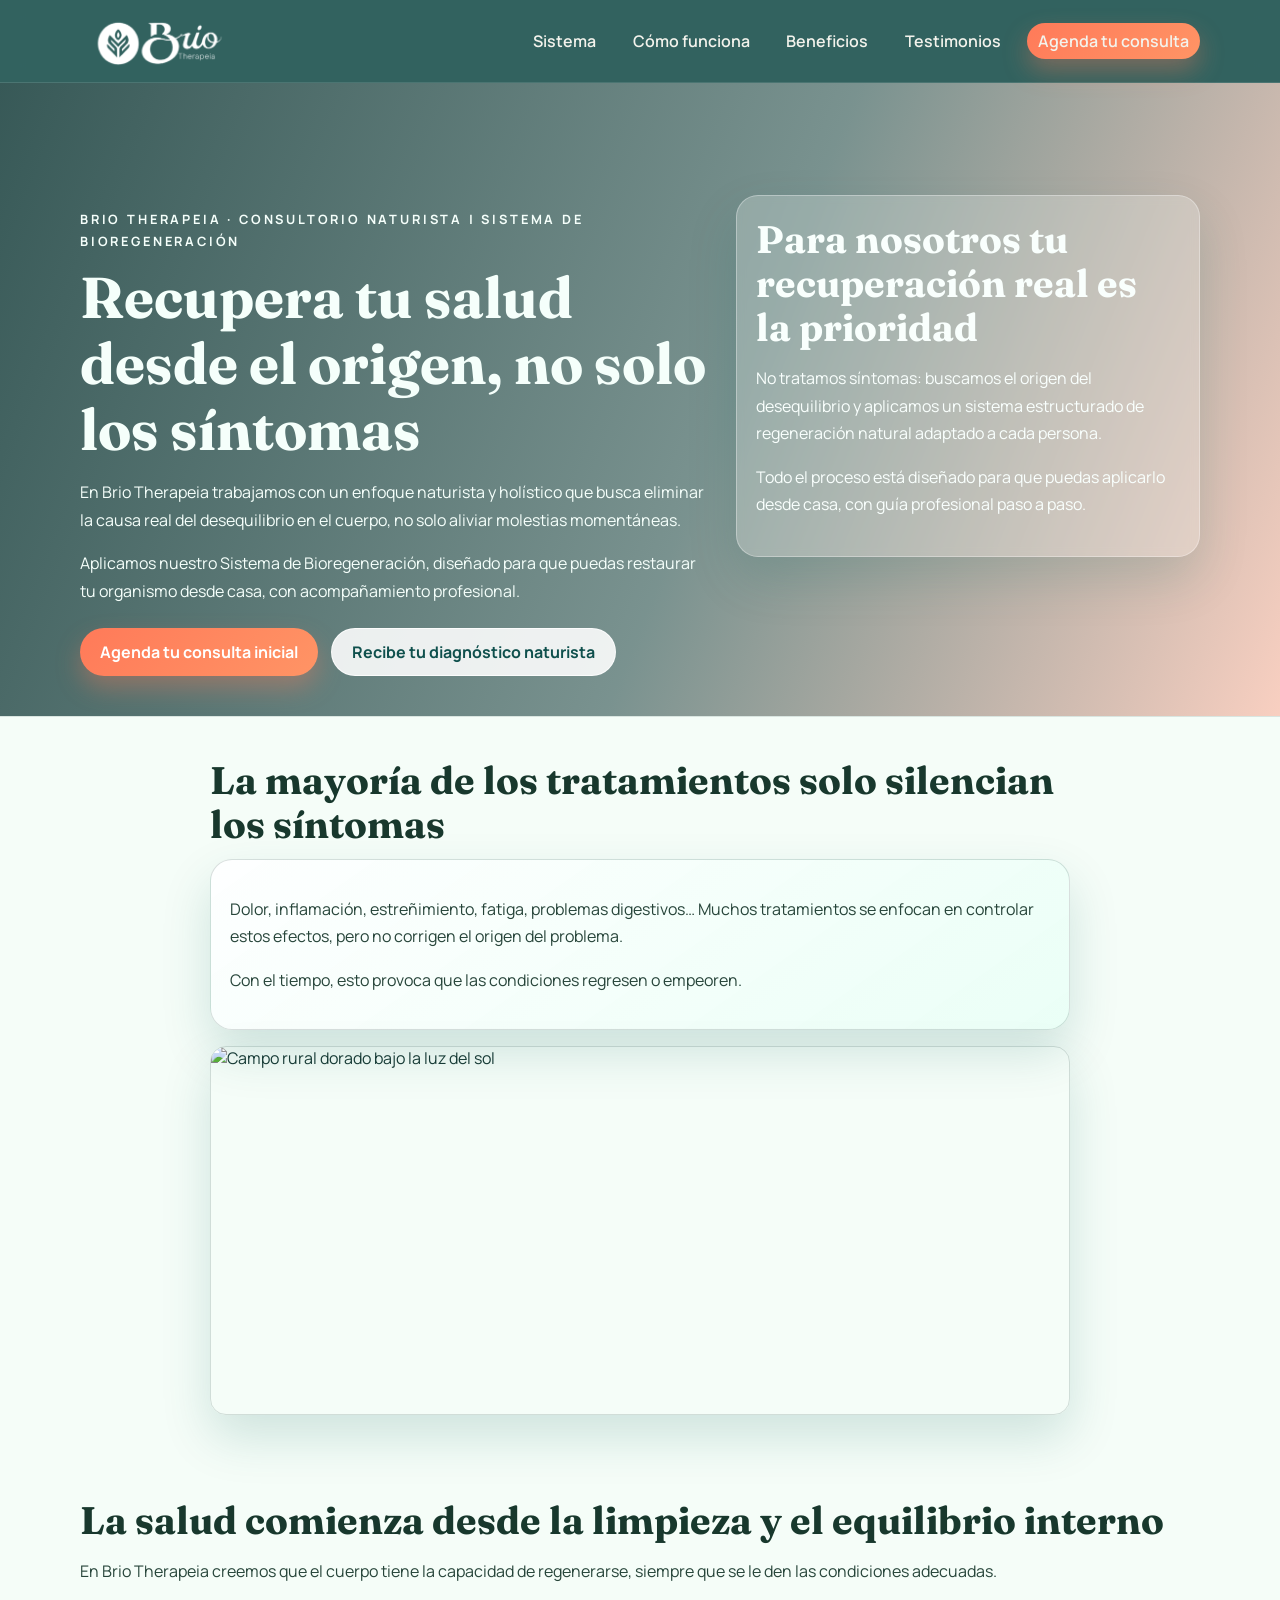
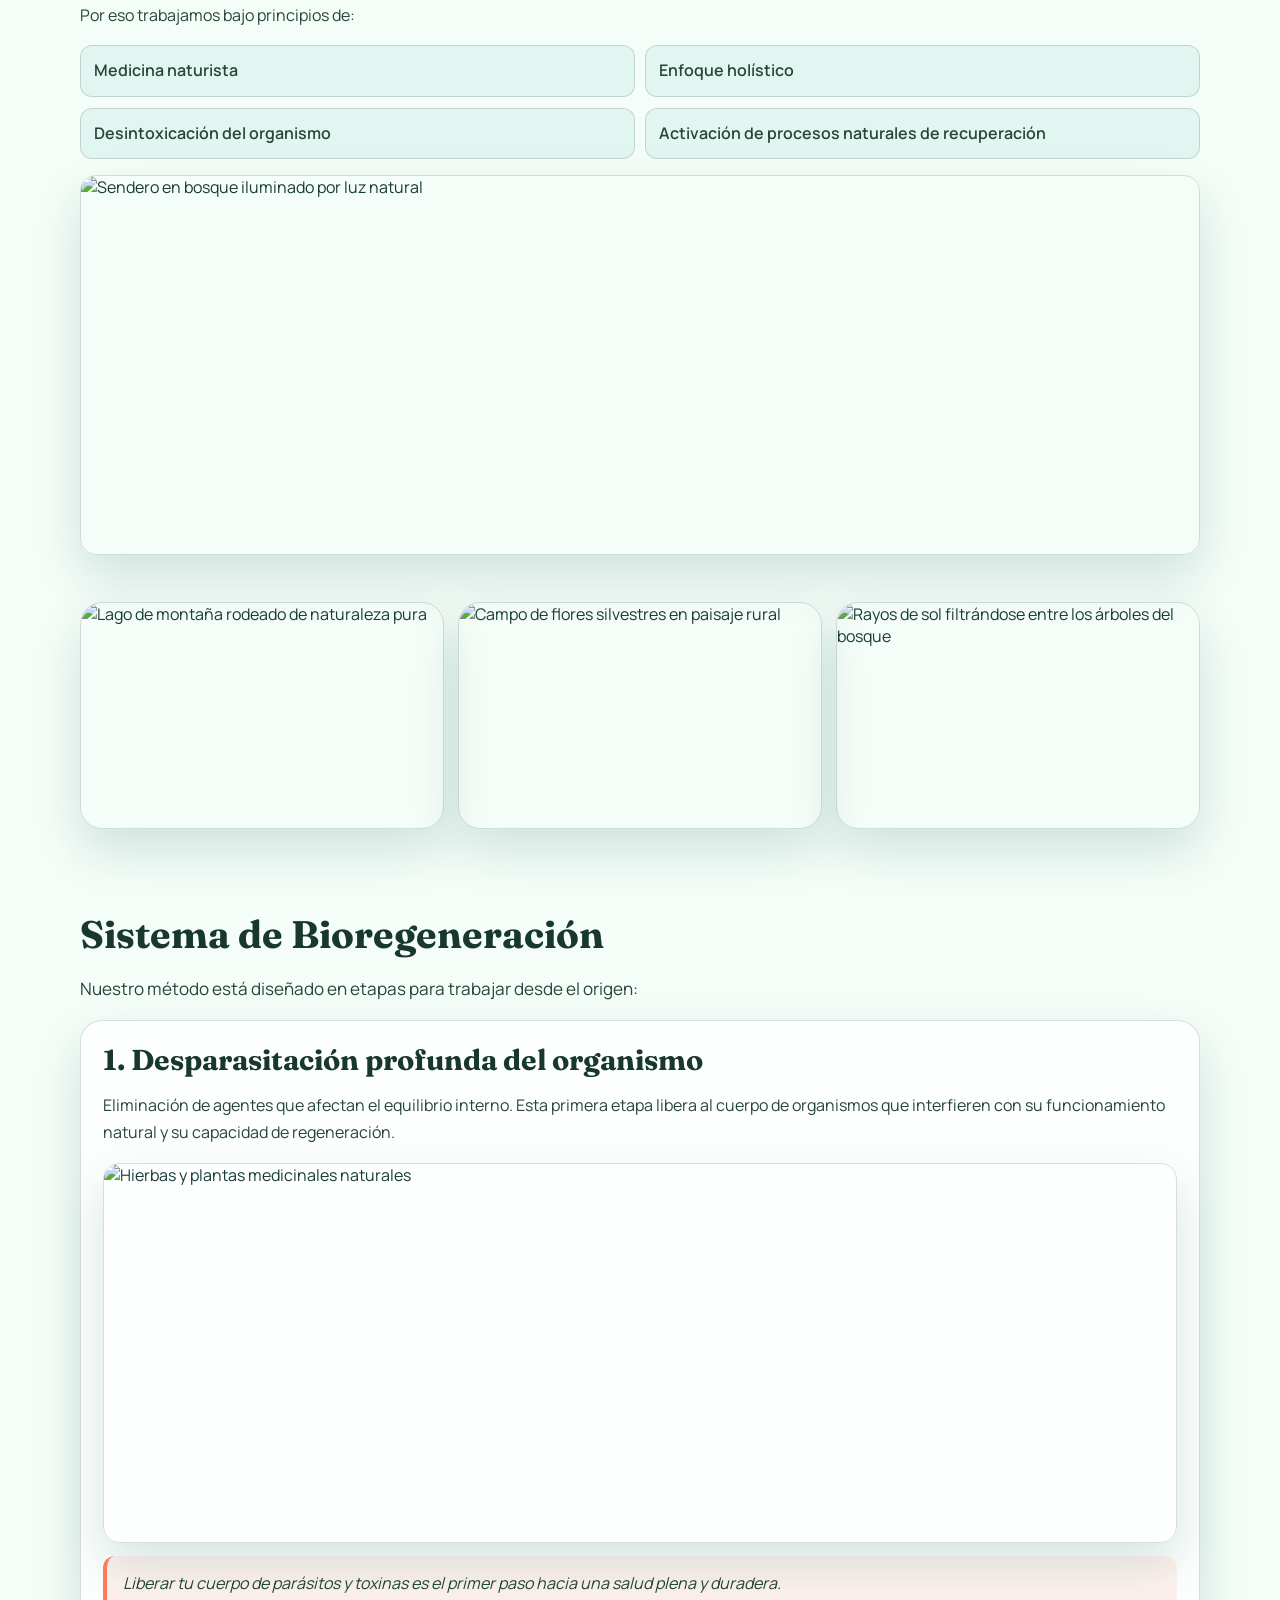
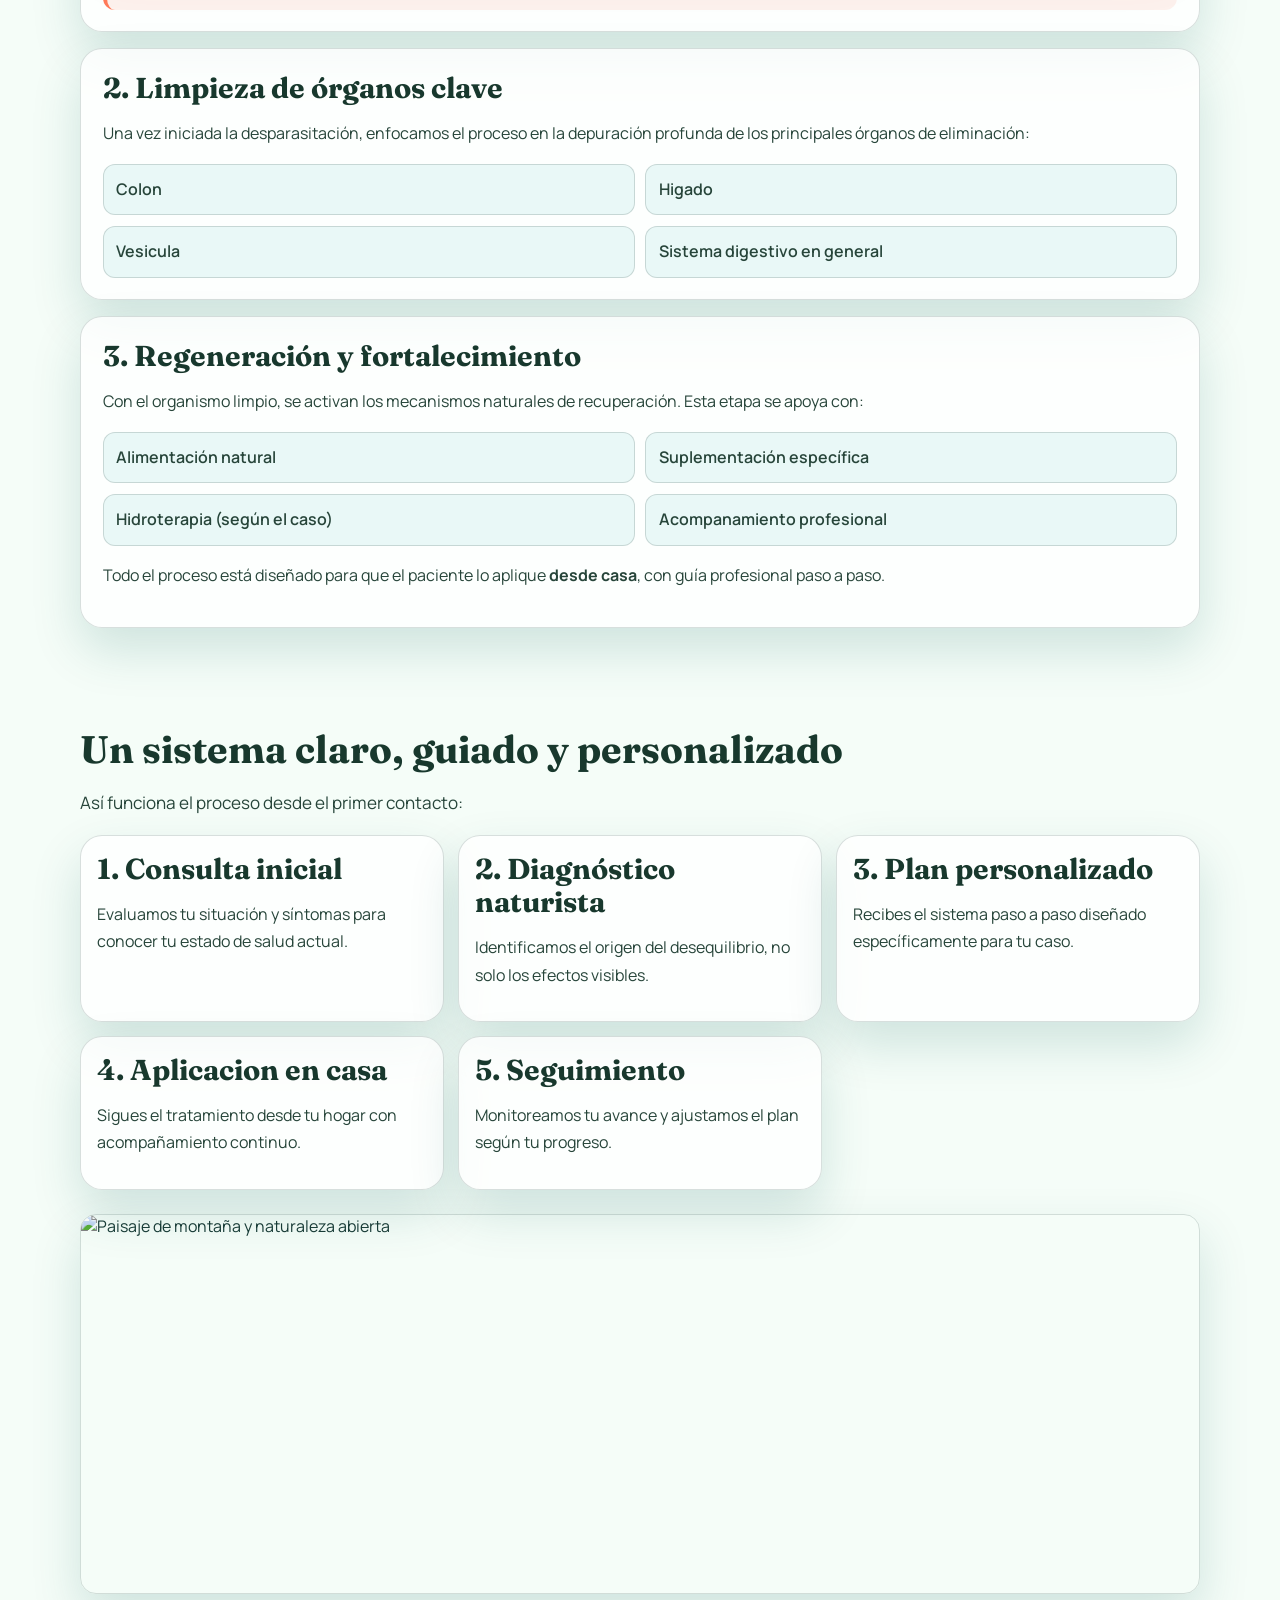
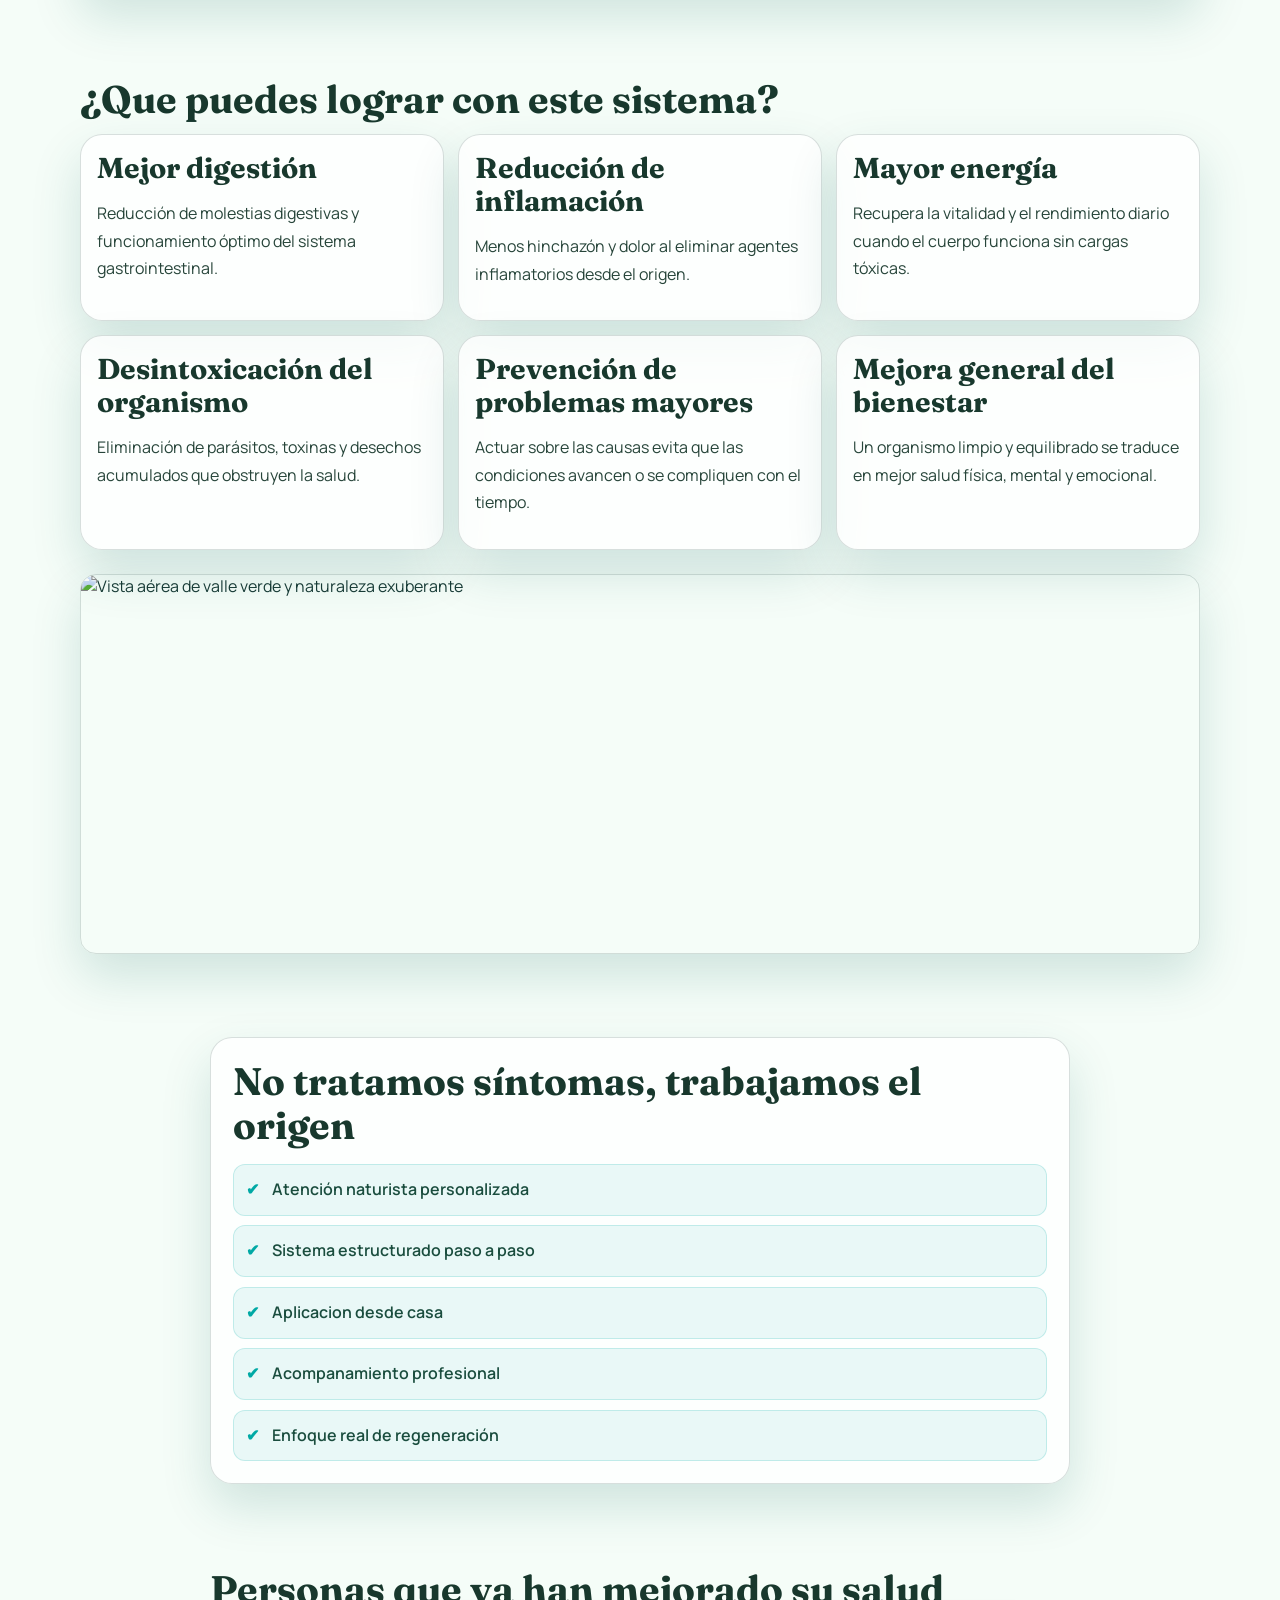
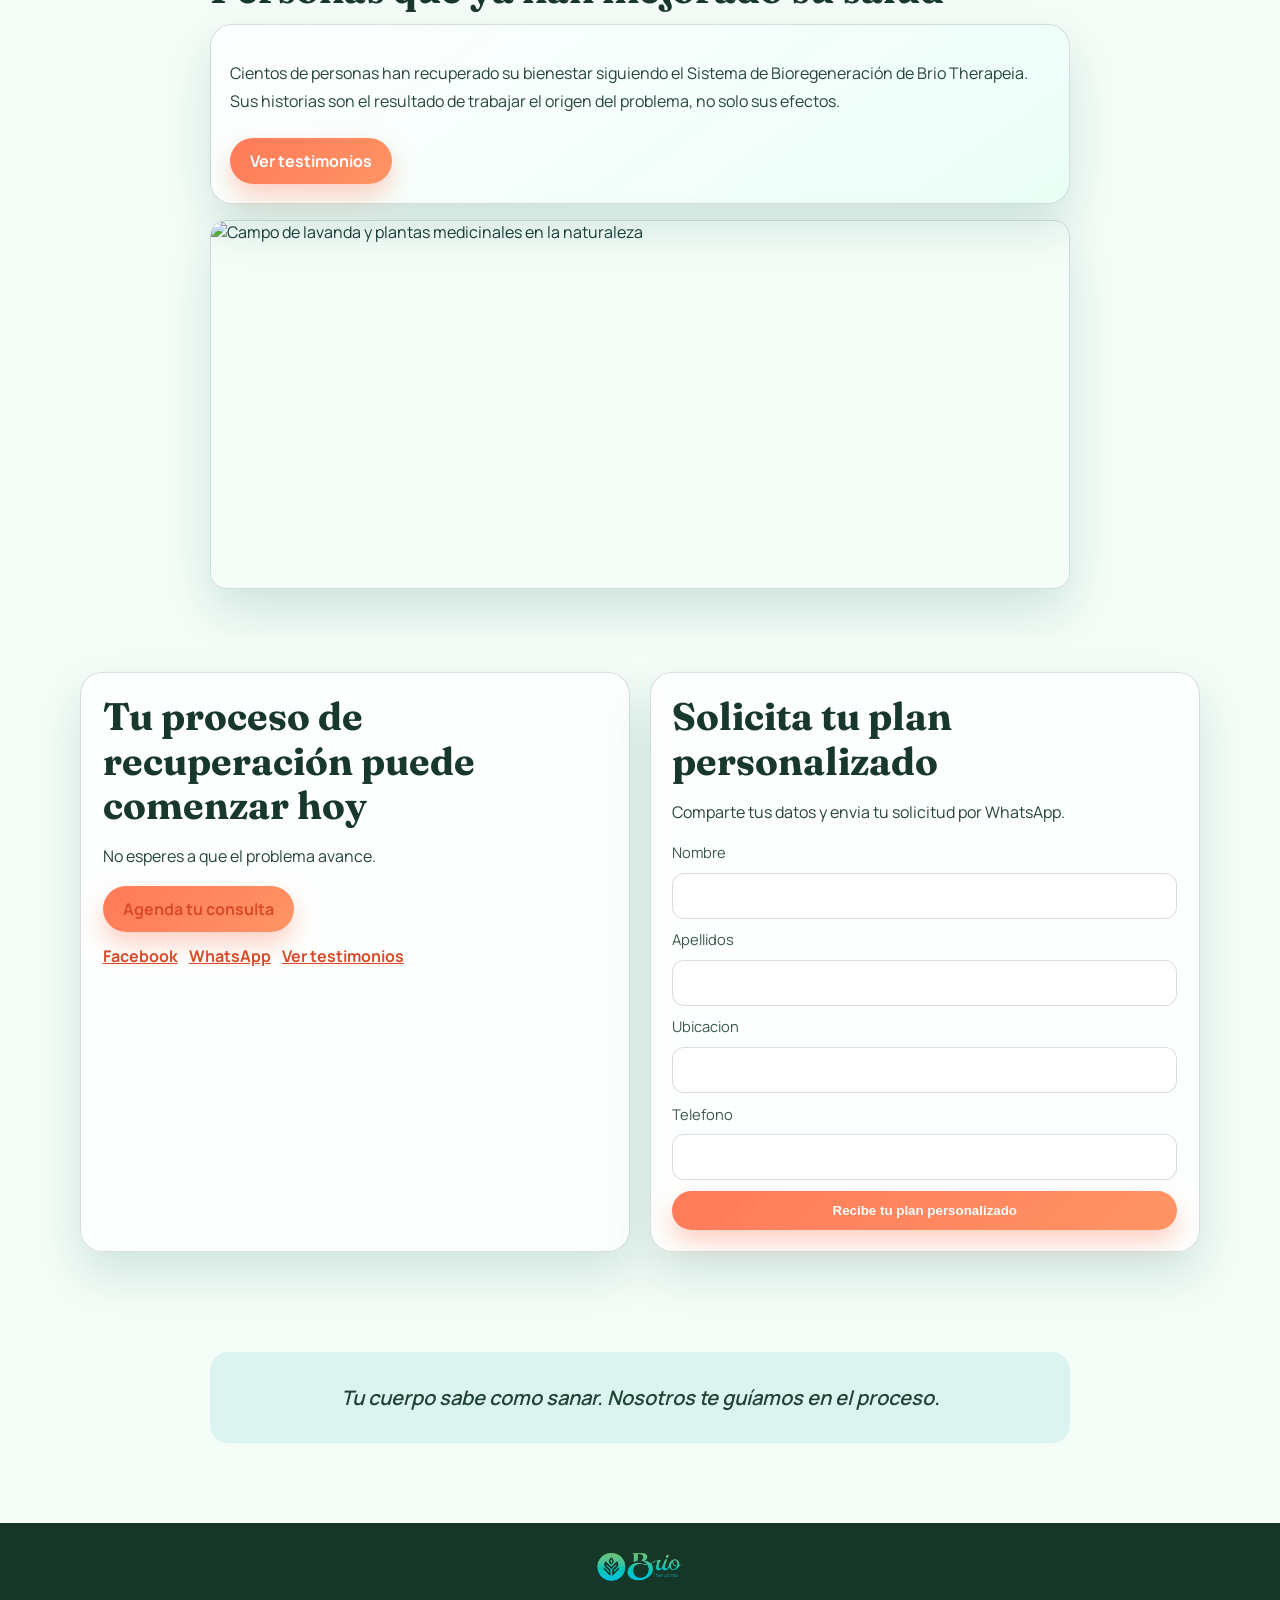
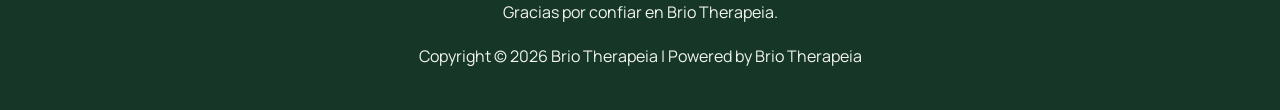
==== commit 27f59d44: "fix: reemplazar fotos de humanos por imágenes rurales/naturales y corregir ancho completo Agent-Logs" ====
--- a/index.html
+++ b/index.html
@@ -87,31 +87,29 @@
       <section class="section reveal" id="problema">
         <div class="container narrow">
           <h2>La mayoría de los tratamientos solo silencian los síntomas</h2>
-          <div class="text-photo-layout">
-            <div class="text-panel">
-              <p>
-                Dolor, inflamación, estreñimiento, fatiga, problemas digestivos&hellip;
-                Muchos tratamientos se enfocan en controlar estos efectos, pero no corrigen el origen
-                del problema.
-              </p>
-              <p>
-                Con el tiempo, esto provoca que las condiciones regresen o empeoren.
-              </p>
-            </div>
-            <figure class="photo-card">
-              <img
-                src="https://images.unsplash.com/photo-1576091160399-112ba8d25d1d?auto=format&fit=crop&w=1200&q=80"
-                alt="Persona que refleja cansancio y malestar fisico"
-                loading="lazy"
-              />
-            </figure>
-          </div>
+          <div class="text-panel">
+            <p>
+              Dolor, inflamación, estreñimiento, fatiga, problemas digestivos&hellip;
+              Muchos tratamientos se enfocan en controlar estos efectos, pero no corrigen el origen
+              del problema.
+            </p>
+            <p>
+              Con el tiempo, esto provoca que las condiciones regresen o empeoren.
+            </p>
+          </div>
+          <figure class="photo-card banner-photo full-bleed" style="margin-top:1rem;">
+            <img
+              src="https://images.unsplash.com/photo-1500382017468-9049fed747ef?auto=format&fit=crop&w=1600&q=80"
+              alt="Campo rural dorado bajo la luz del sol"
+              loading="lazy"
+            />
+          </figure>
         </div>
       </section>
 
       <!-- ====== FILOSOFIA ====== -->
       <section class="section reveal" id="filosofia">
-        <div class="container split">
+        <div class="container">
           <div>
             <h2>La salud comienza desde la limpieza y el equilibrio interno</h2>
             <p>
@@ -126,12 +124,11 @@
               <p class="text-chip">Activación de procesos naturales de recuperación</p>
             </div>
           </div>
-          <figure class="photo-card tall-photo">
-            <img
-              src="https://images.unsplash.com/photo-1544161515-4ab6ce6db874?auto=format&fit=crop&w=1200&q=80"
-              alt="Persona en sesion de bienestar y terapia natural"
-              loading="lazy"
-              style="object-position: center top;"
+          <figure class="photo-card banner-photo full-bleed" style="margin-top:1rem;">
+            <img
+              src="https://images.unsplash.com/photo-1441974231531-c6227db76b6e?auto=format&fit=crop&w=1600&q=80"
+              alt="Sendero en bosque iluminado por luz natural"
+              loading="lazy"
             />
           </figure>
         </div>
@@ -142,22 +139,22 @@
         <div class="container gallery-grid">
           <figure class="photo-card">
             <img
-              src="https://images.unsplash.com/photo-1571019613454-1cb2f99b2d8b?auto=format&fit=crop&w=1200&q=80"
-              alt="Persona experimentando bienestar y vitalidad"
+              src="https://images.unsplash.com/photo-1506905925346-21bda4d32df4?auto=format&fit=crop&w=1200&q=80"
+              alt="Lago de montaña rodeado de naturaleza pura"
               loading="lazy"
             />
           </figure>
           <figure class="photo-card">
             <img
-              src="https://images.unsplash.com/photo-1490645935967-10de6ba17061?auto=format&fit=crop&w=1200&q=80"
-              alt="Alimentación natural y saludable"
+              src="https://images.unsplash.com/photo-1465146344425-f00d5f5c8f07?auto=format&fit=crop&w=1200&q=80"
+              alt="Campo de flores silvestres en paisaje rural"
               loading="lazy"
             />
           </figure>
           <figure class="photo-card">
             <img
-              src="https://images.unsplash.com/photo-1559839734-2b71ea197ec2?auto=format&fit=crop&w=1200&q=80"
-              alt="Profesional de salud naturista en consulta"
+              src="https://images.unsplash.com/photo-1518495973542-4542c06a5843?auto=format&fit=crop&w=1200&q=80"
+              alt="Rayos de sol filtrándose entre los árboles del bosque"
               loading="lazy"
             />
           </figure>
@@ -181,8 +178,8 @@
             </p>
             <figure class="photo-card inline-photo full-bleed">
               <img
-                src="https://images.unsplash.com/photo-1498837167922-ddd27525d352?auto=format&fit=crop&w=1600&q=80"
-                alt="Alimentación natural para desintoxicación"
+                src="https://images.unsplash.com/photo-1542838132-92c53300491e?auto=format&fit=crop&w=1600&q=80"
+                alt="Hierbas y plantas medicinales naturales"
                 loading="lazy"
               />
             </figure>
@@ -256,8 +253,8 @@
 
           <figure class="photo-card banner-photo full-bleed" style="margin-top:1.5rem;">
             <img
-              src="https://images.unsplash.com/photo-1552693673-1bf958298935?auto=format&fit=crop&w=1600&q=80"
-              alt="Persona siguiendo su plan de salud en casa"
+              src="https://images.unsplash.com/photo-1464822759023-fed622ff2c3b?auto=format&fit=crop&w=1600&q=80"
+              alt="Paisaje de montaña y naturaleza abierta"
               loading="lazy"
             />
           </figure>
@@ -298,8 +295,8 @@
 
           <figure class="photo-card banner-photo full-bleed" style="margin-top:1.5rem;">
             <img
-              src="https://images.unsplash.com/photo-1544367567-0f2fcb009e0b?auto=format&fit=crop&w=1600&q=80"
-              alt="Persona saludable y llena de energía"
+              src="https://images.unsplash.com/photo-1501854140801-50d01698950b?auto=format&fit=crop&w=1600&q=80"
+              alt="Vista aérea de valle verde y naturaleza exuberante"
               loading="lazy"
             />
           </figure>
@@ -326,25 +323,23 @@
       <section class="section reveal" id="testimonios">
         <div class="container narrow">
           <h2>Personas que ya han mejorado su salud</h2>
-          <div class="text-photo-layout">
-            <div class="text-panel">
-              <p>
-                Cientos de personas han recuperado su bienestar siguiendo el Sistema de Bioregeneración
-                de Brio Therapeia. Sus historias son el resultado de trabajar el origen del problema,
-                no solo sus efectos.
-              </p>
-              <div class="hero-actions">
-                <a class="btn" href="testimonios/index.html">Ver testimonios</a>
-              </div>
-            </div>
-            <figure class="photo-card">
-              <img
-                src="https://images.unsplash.com/photo-1494790108377-be9c29b29330?auto=format&fit=crop&w=1200&q=80"
-                alt="Paciente satisfecha que recupero su salud"
-                loading="lazy"
-              />
-            </figure>
-          </div>
+          <div class="text-panel">
+            <p>
+              Cientos de personas han recuperado su bienestar siguiendo el Sistema de Bioregeneración
+              de Brio Therapeia. Sus historias son el resultado de trabajar el origen del problema,
+              no solo sus efectos.
+            </p>
+            <div class="hero-actions">
+              <a class="btn" href="testimonios/index.html">Ver testimonios</a>
+            </div>
+          </div>
+          <figure class="photo-card banner-photo full-bleed" style="margin-top:1rem;">
+            <img
+              src="https://images.unsplash.com/photo-1523348837708-15d4a09cfac2?auto=format&fit=crop&w=1600&q=80"
+              alt="Campo de lavanda y plantas medicinales en la naturaleza"
+              loading="lazy"
+            />
+          </figure>
         </div>
       </section>
 
--- a/styles.css
+++ b/styles.css
@@ -40,7 +40,7 @@
 }
 
 .narrow {
-  width: min(860px, 100%);
+  width: min(860px, 92%);
   margin: 0 auto;
 }
 
@@ -300,7 +300,7 @@
   width: 100%;
   height: 100%;
   object-fit: cover;
-  object-position: center top;
+  object-position: center;
   display: block;
 }
 
@@ -385,7 +385,6 @@
   margin-left: 0;
   border-radius: 16px;
   max-height: 380px;
-  aspect-ratio: auto;
   grid-column: 1 / -1;
 }
 
@@ -436,6 +435,11 @@
   background: #163628;
   color: #f2f4ef;
   padding: 1.5rem 0;
+}
+
+.site-footer p,
+.site-footer a {
+  color: #f2f4ef;
 }
 
 .footer-wrap {
@@ -553,3 +557,50 @@
     padding: 0;
   }
 }
+
+@media (min-width: 981px) and (max-width: 1120px) {
+  .benefit-grid {
+    grid-template-columns: repeat(2, minmax(0, 1fr));
+  }
+
+  .gallery-grid {
+    grid-template-columns: repeat(2, minmax(0, 1fr));
+  }
+}
+
+@media (max-width: 576px) {
+  .hero-actions {
+    flex-direction: column;
+    align-items: stretch;
+  }
+
+  .hero-actions .btn {
+    text-align: center;
+  }
+
+  .section {
+    padding: 2rem 0;
+  }
+
+  .benefit-grid {
+    gap: 0.65rem;
+  }
+
+  /* On small phones aspect-ratio is already 4/3 (set at 980px);
+     reduce max-height to keep cards compact while preserving object-fit cover */
+  .photo-card,
+  .tall-photo,
+  .inline-photo,
+  .banner-photo {
+    aspect-ratio: 4 / 3;
+    max-height: 200px;
+  }
+
+  h1 {
+    font-size: clamp(1.65rem, 8vw, 2rem);
+  }
+
+  h2 {
+    font-size: clamp(1.3rem, 6vw, 1.6rem);
+  }
+}
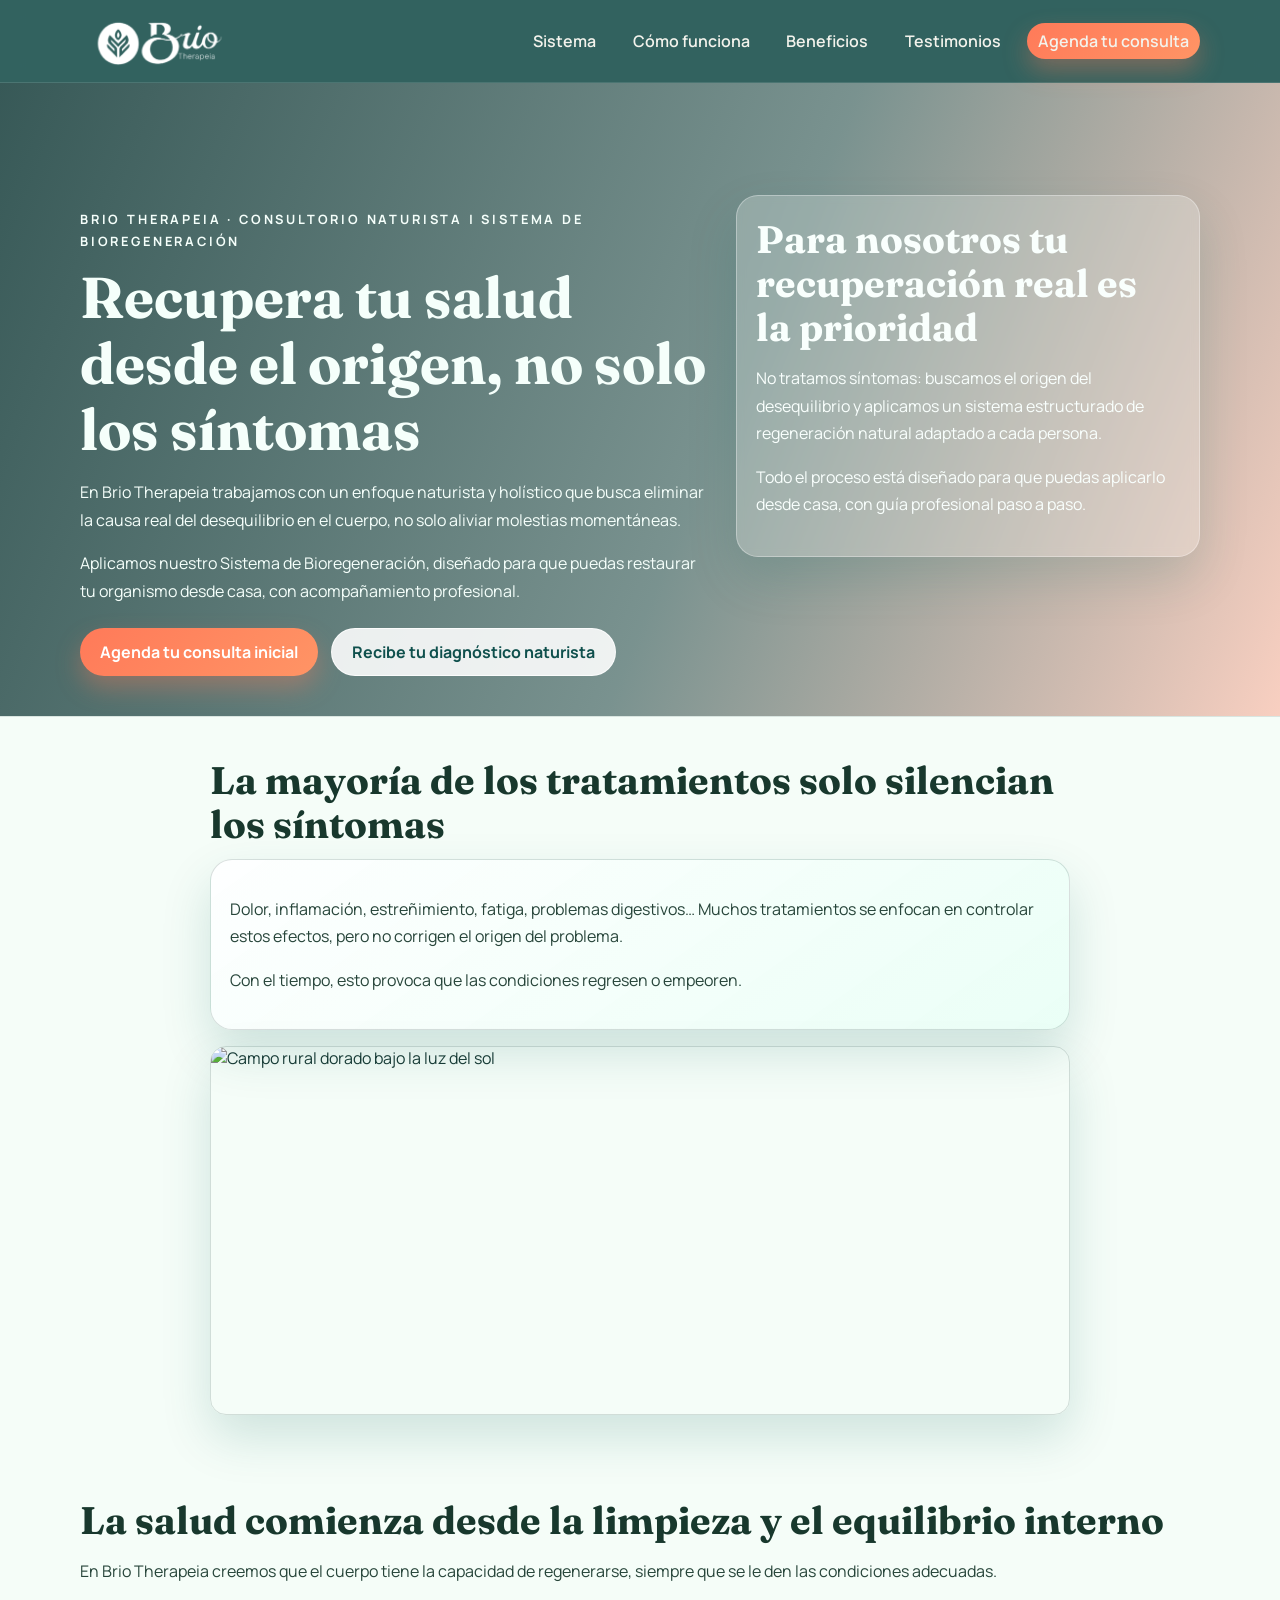
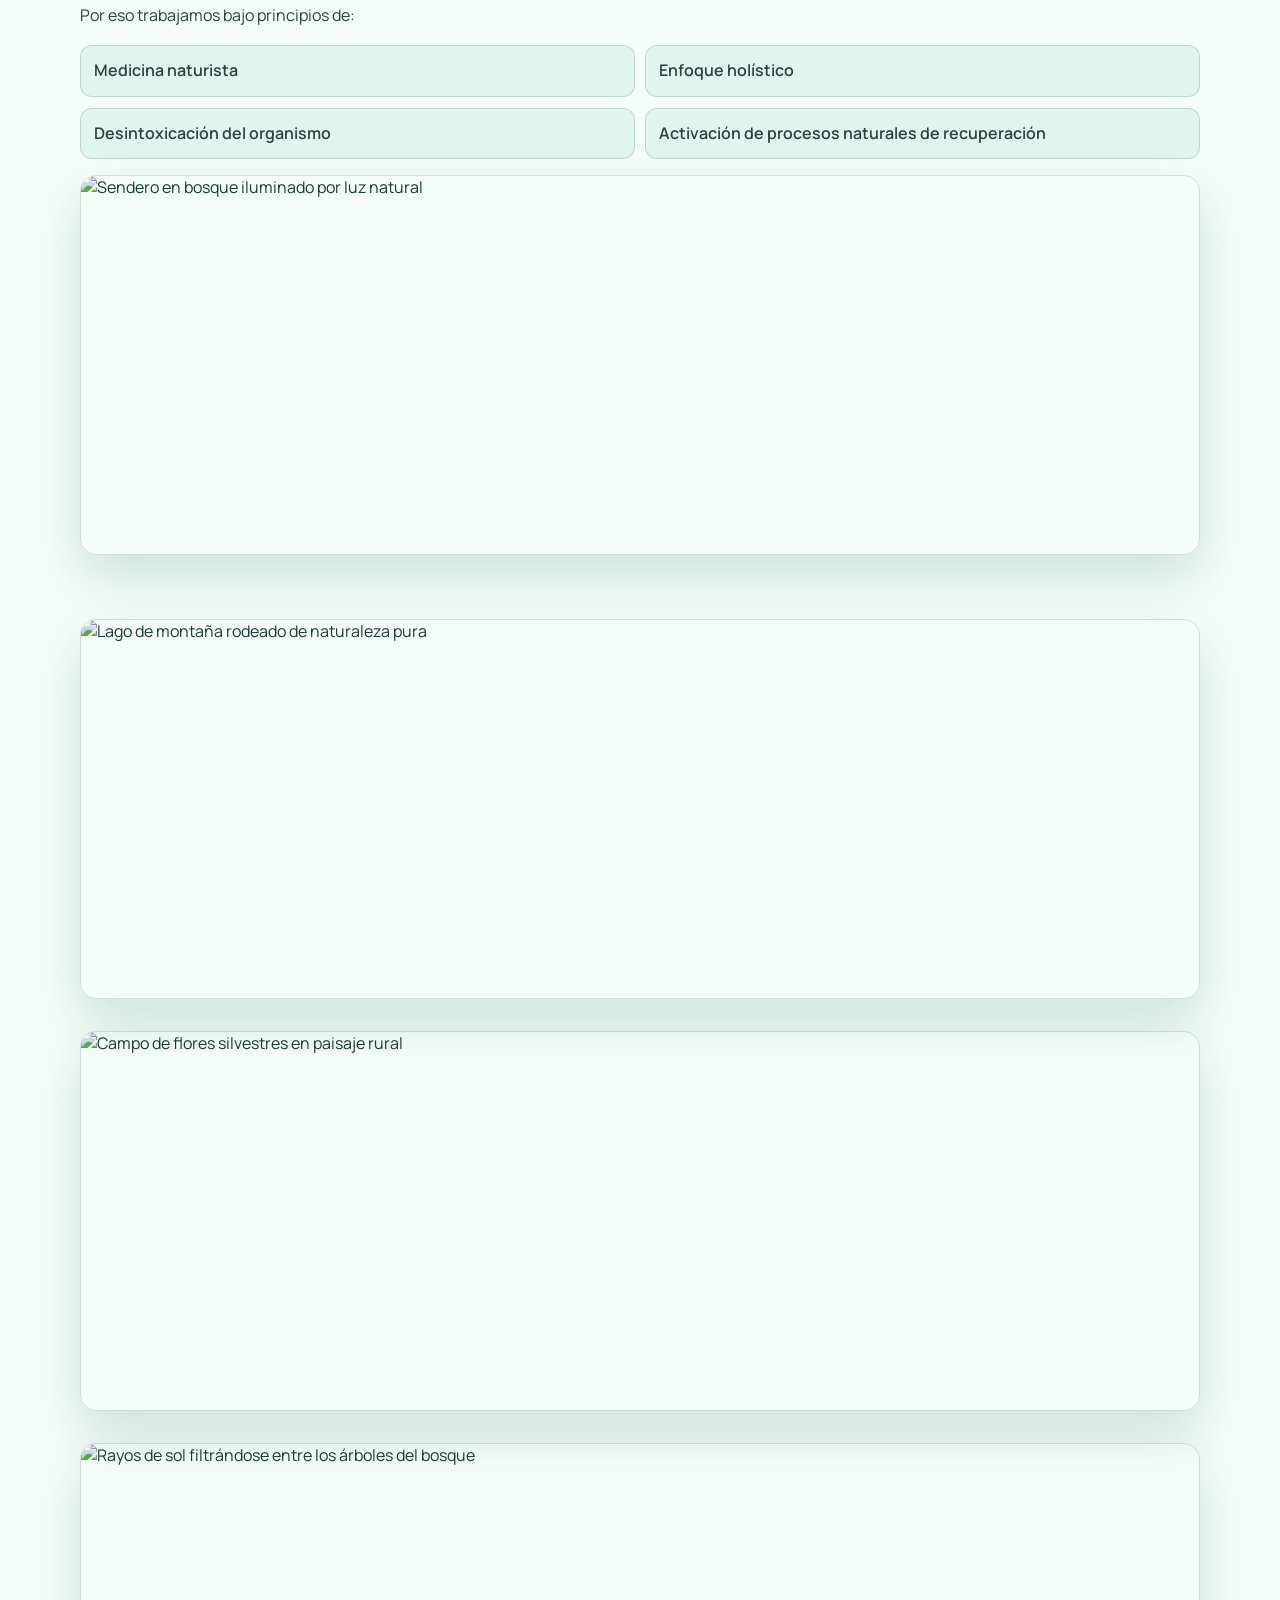
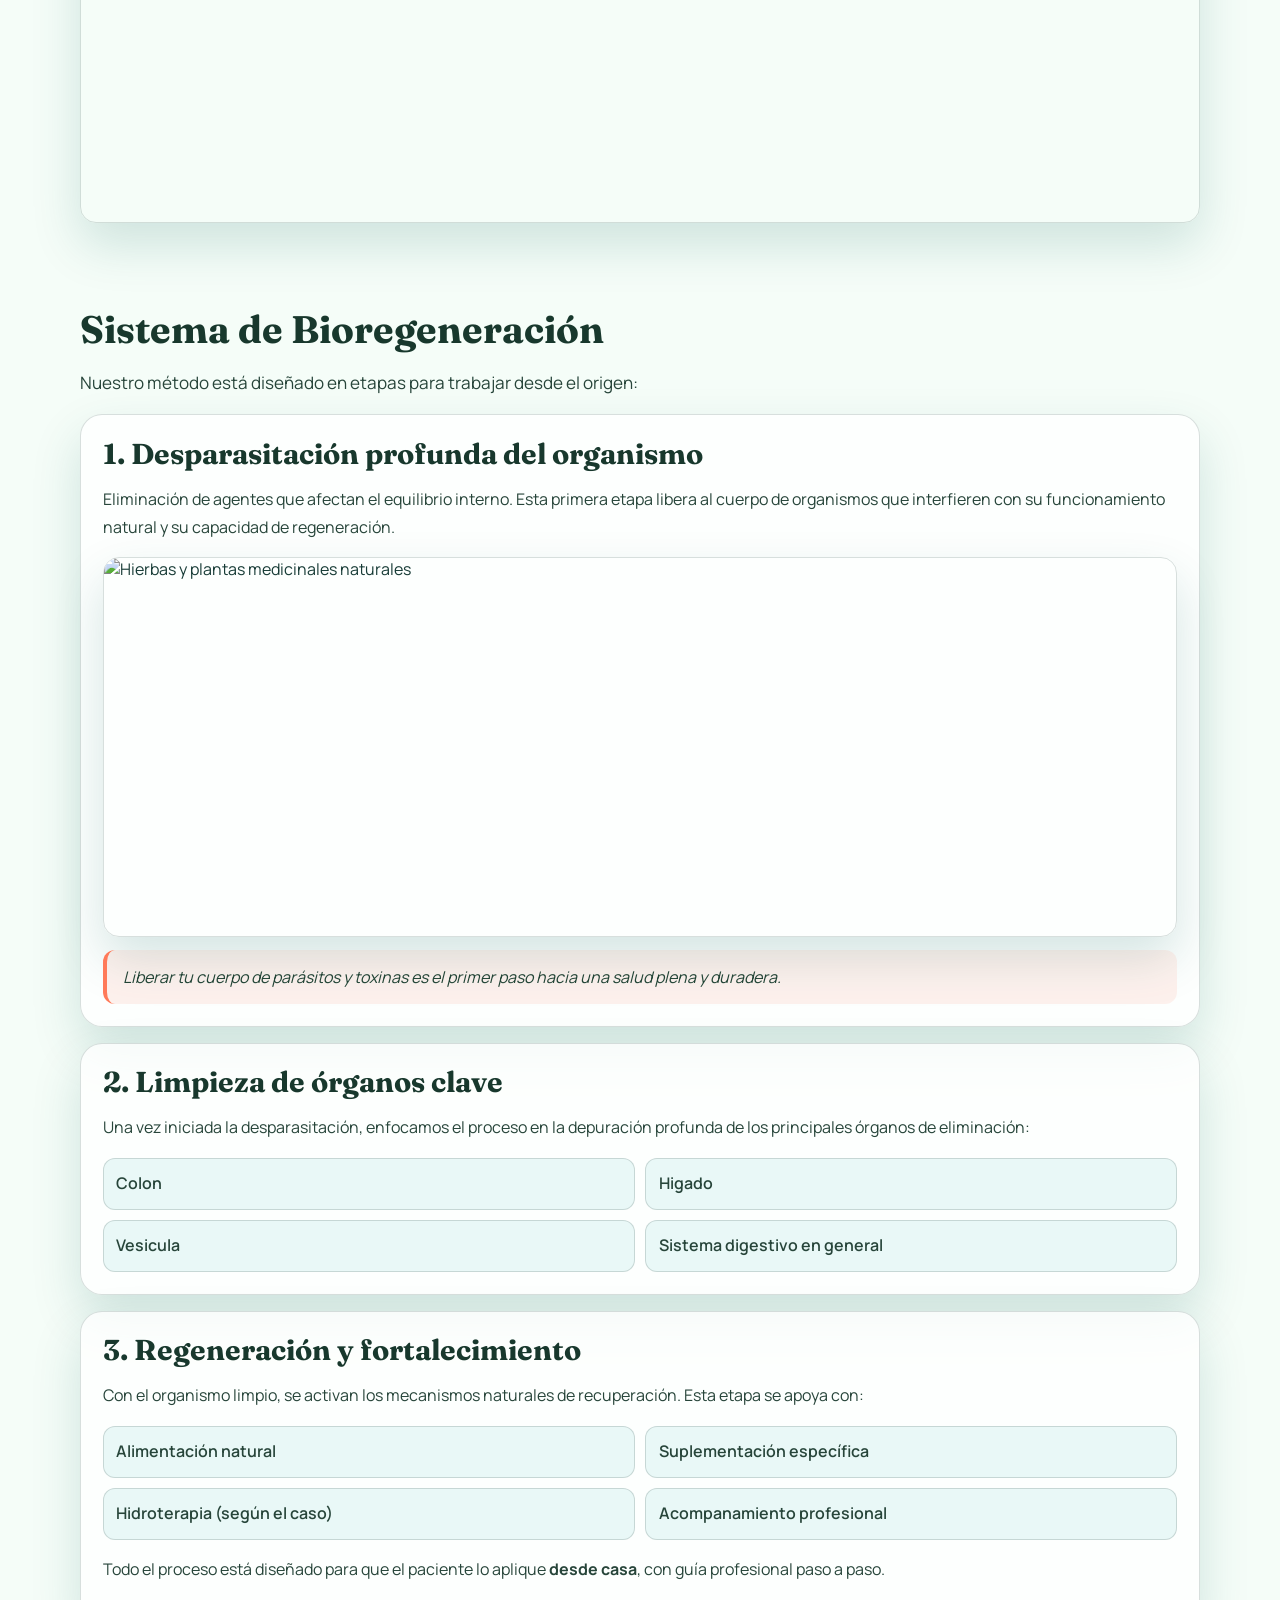
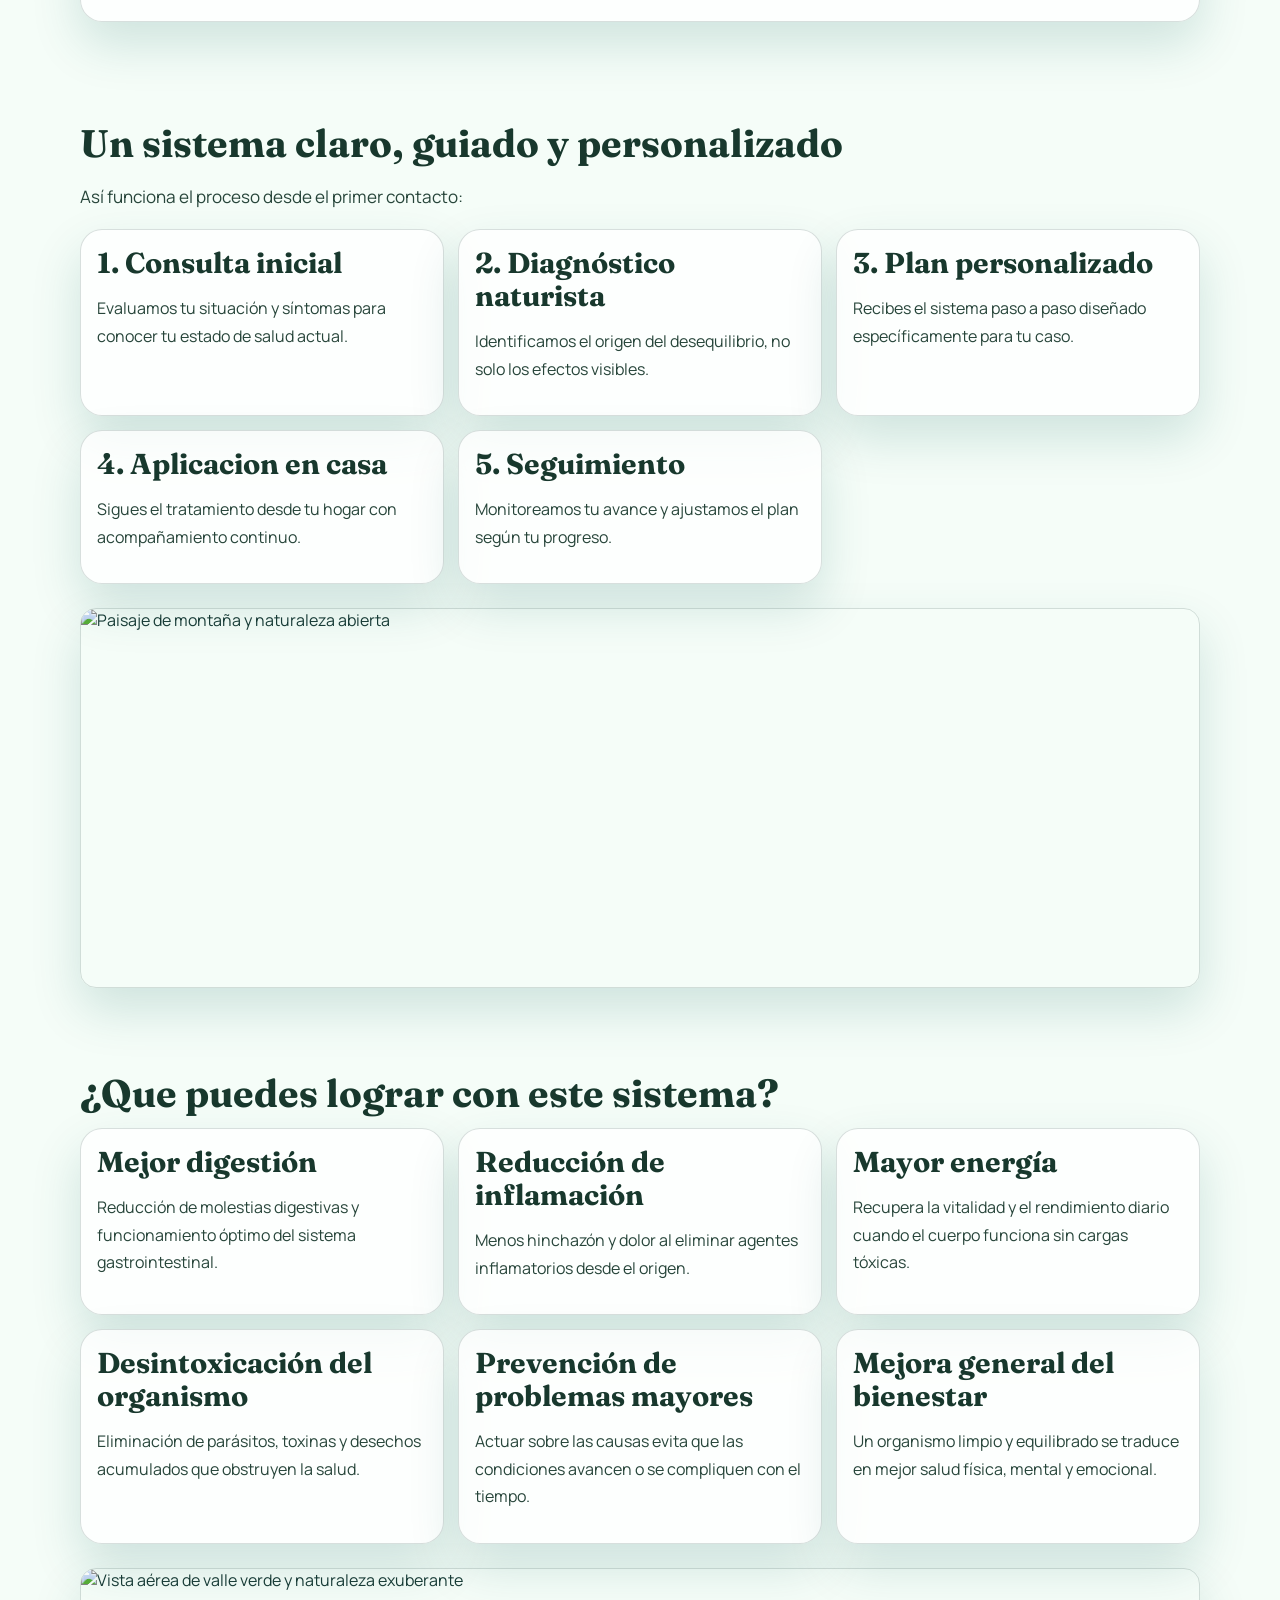
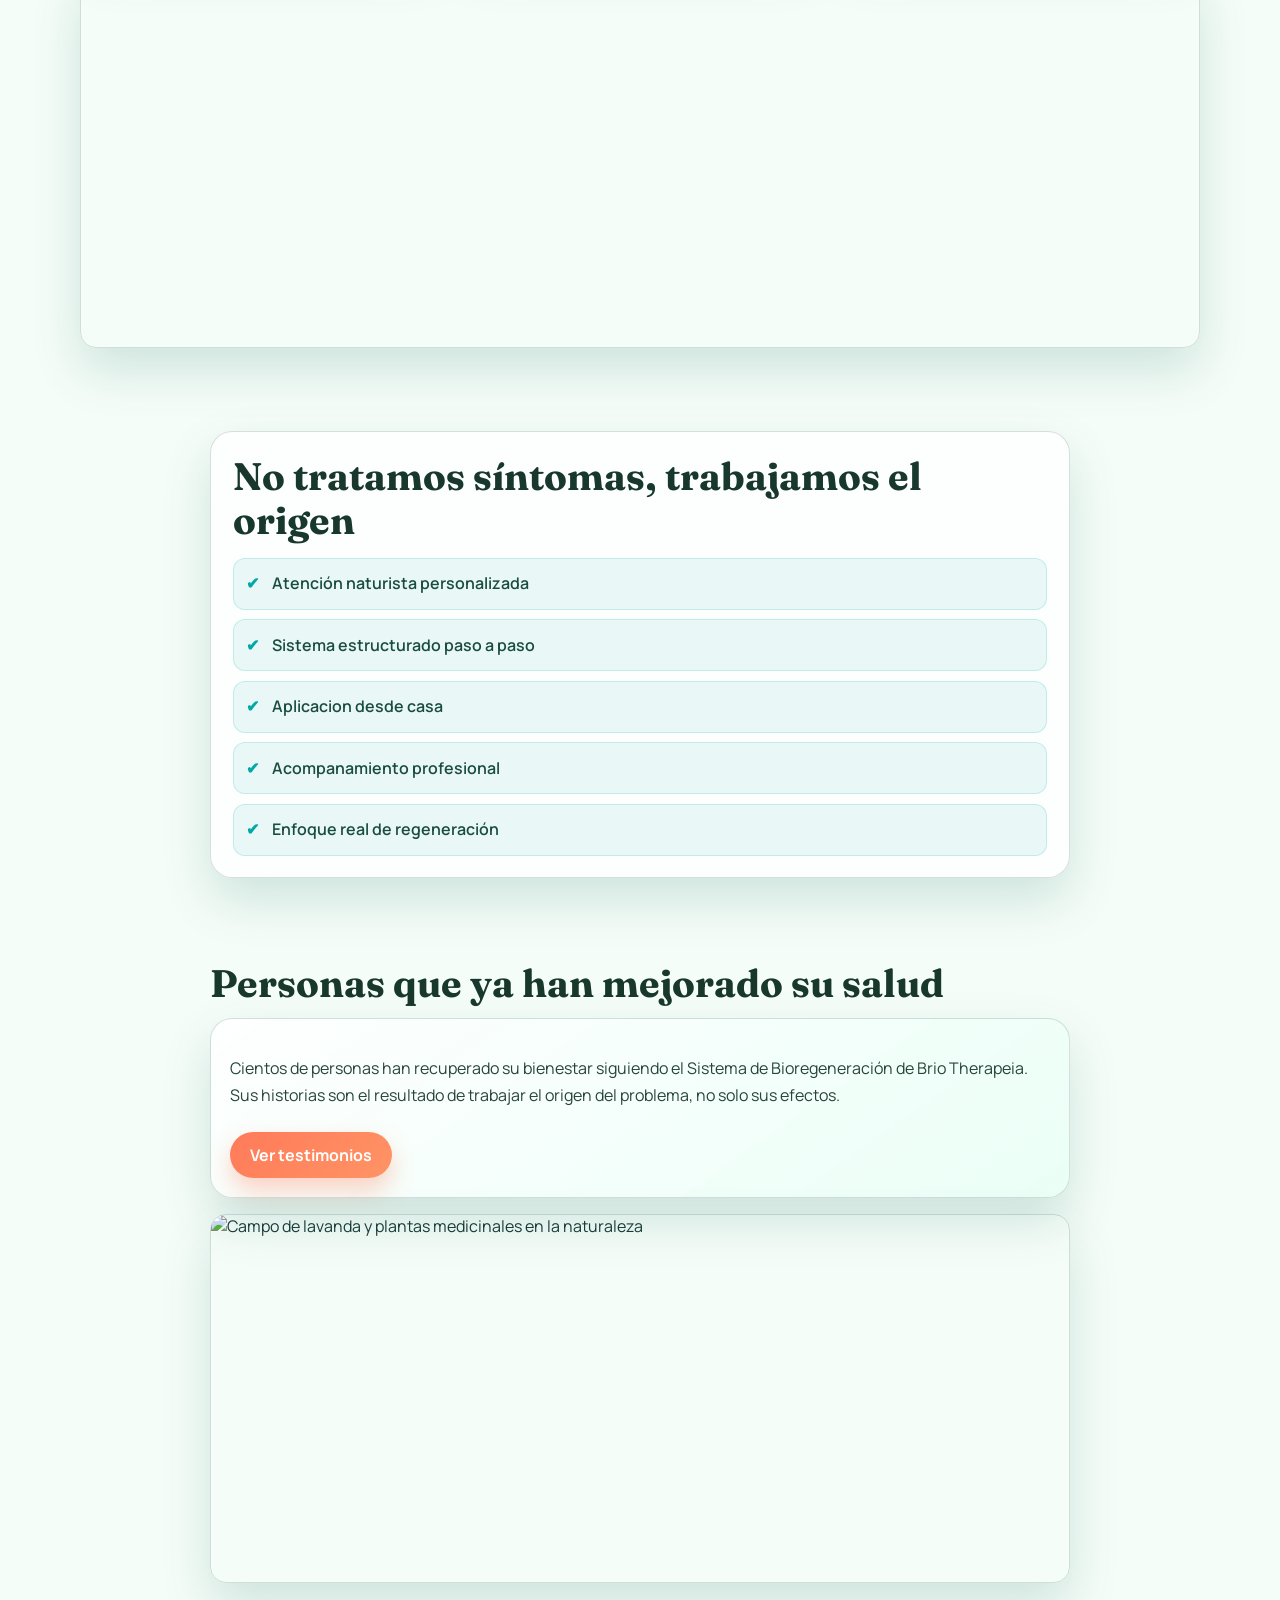
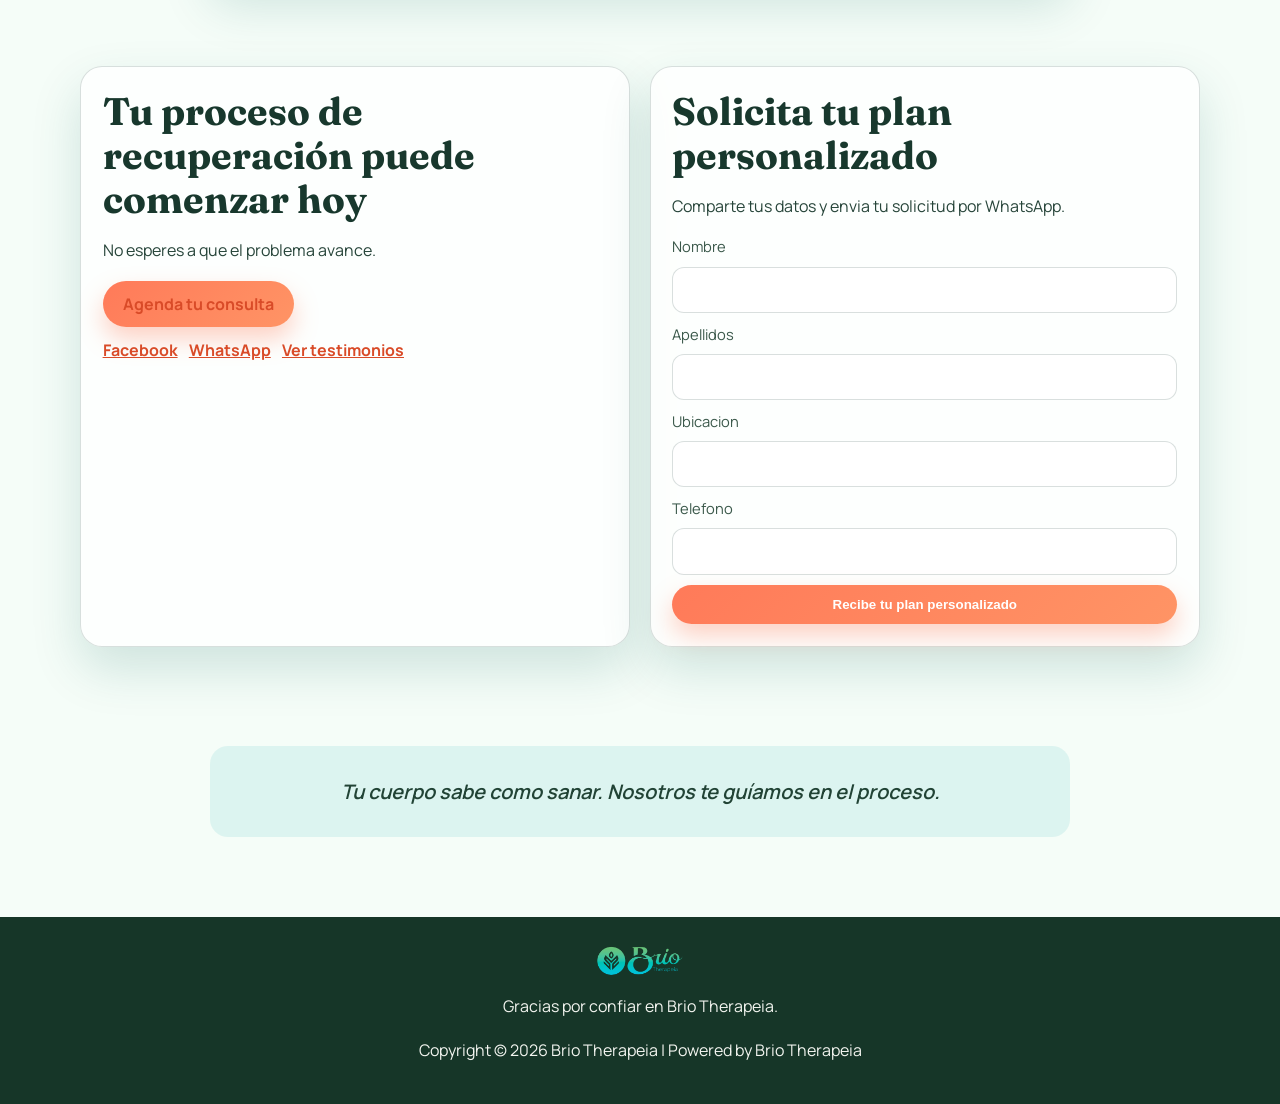
==== commit 780f566b: "fix: make all 3 gallery photos full-width like the first banner photo Agent-Logs-Url: https://github" ====
--- a/index.html
+++ b/index.html
@@ -137,23 +137,23 @@
       <!-- ====== GALERIA ====== -->
       <section class="section reveal gallery-band" aria-label="Galeria de bienestar">
         <div class="container gallery-grid">
-          <figure class="photo-card">
-            <img
-              src="https://images.unsplash.com/photo-1506905925346-21bda4d32df4?auto=format&fit=crop&w=1200&q=80"
+          <figure class="photo-card banner-photo full-bleed">
+            <img
+              src="https://images.unsplash.com/photo-1506905925346-21bda4d32df4?auto=format&fit=crop&w=1600&q=80"
               alt="Lago de montaña rodeado de naturaleza pura"
               loading="lazy"
             />
           </figure>
-          <figure class="photo-card">
-            <img
-              src="https://images.unsplash.com/photo-1465146344425-f00d5f5c8f07?auto=format&fit=crop&w=1200&q=80"
+          <figure class="photo-card banner-photo full-bleed">
+            <img
+              src="https://images.unsplash.com/photo-1465146344425-f00d5f5c8f07?auto=format&fit=crop&w=1600&q=80"
               alt="Campo de flores silvestres en paisaje rural"
               loading="lazy"
             />
           </figure>
-          <figure class="photo-card">
-            <img
-              src="https://images.unsplash.com/photo-1518495973542-4542c06a5843?auto=format&fit=crop&w=1200&q=80"
+          <figure class="photo-card banner-photo full-bleed">
+            <img
+              src="https://images.unsplash.com/photo-1518495973542-4542c06a5843?auto=format&fit=crop&w=1600&q=80"
               alt="Rayos de sol filtrándose entre los árboles del bosque"
               loading="lazy"
             />
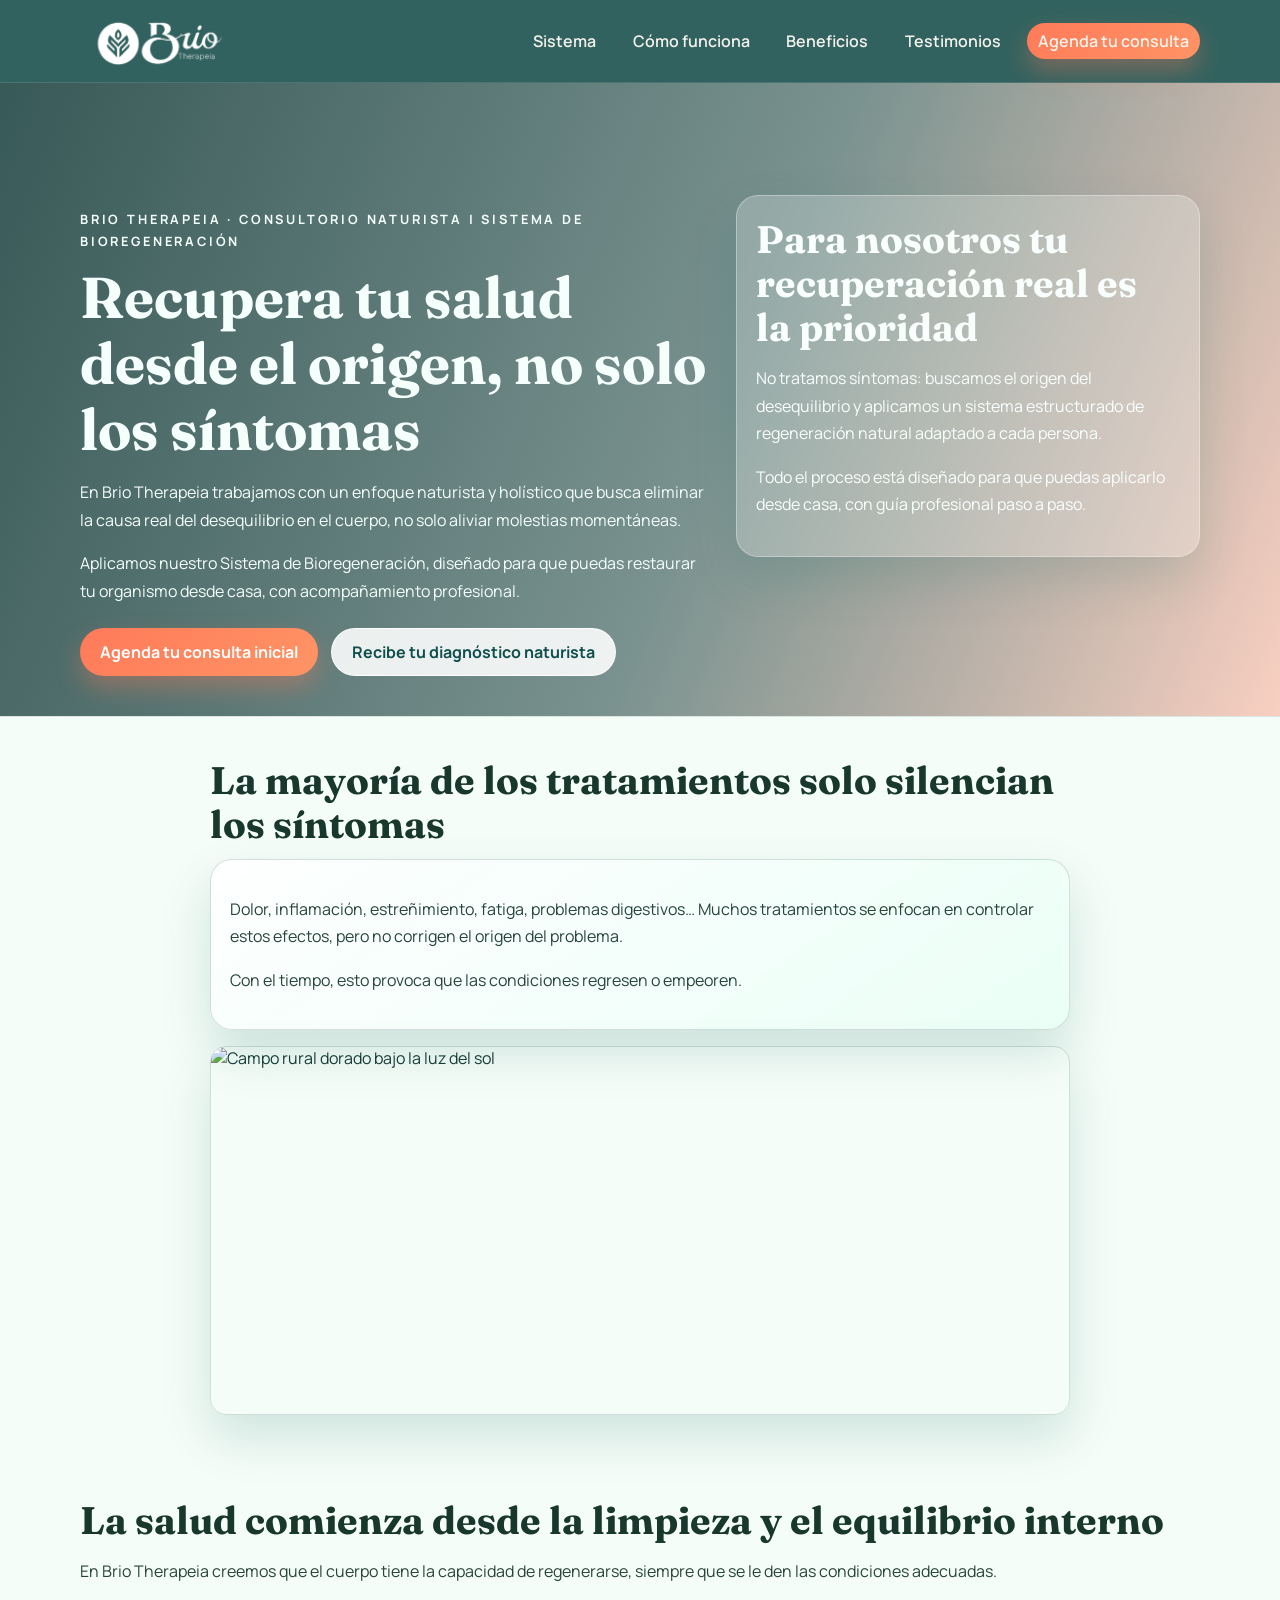
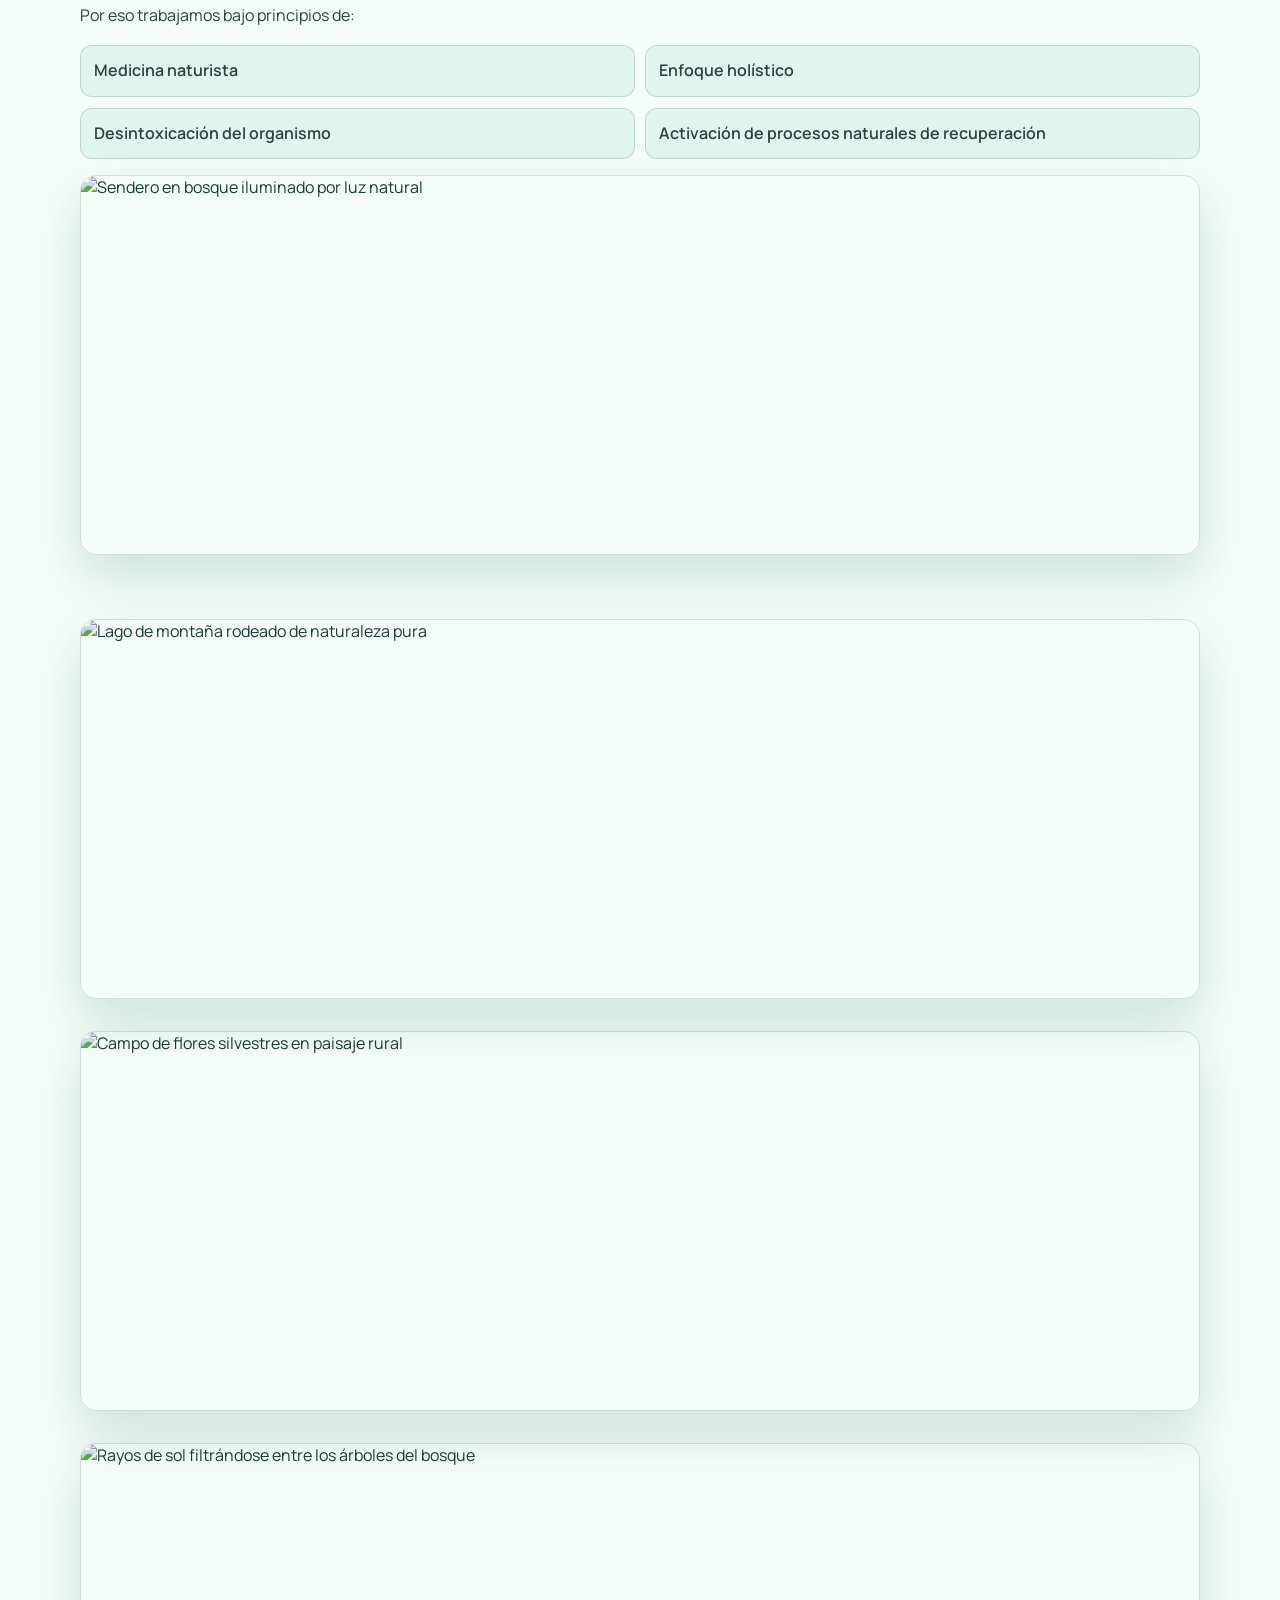
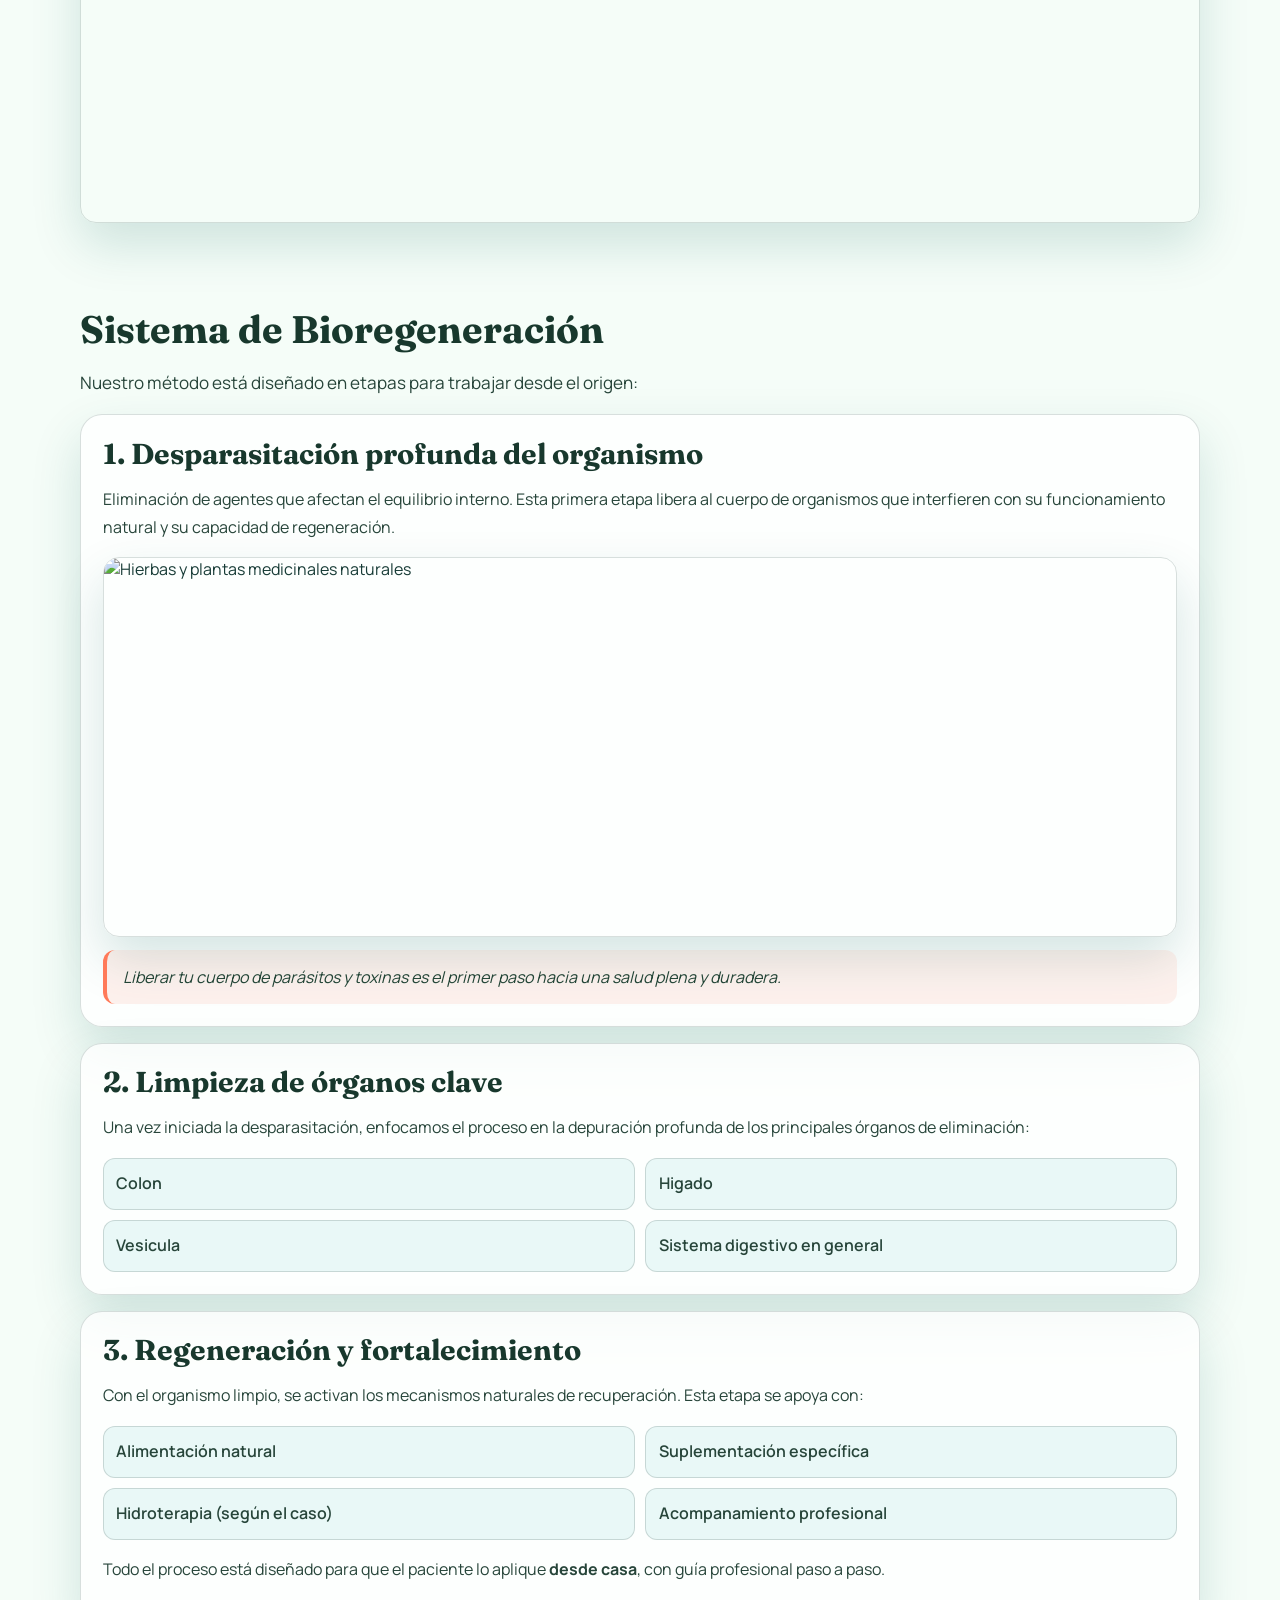
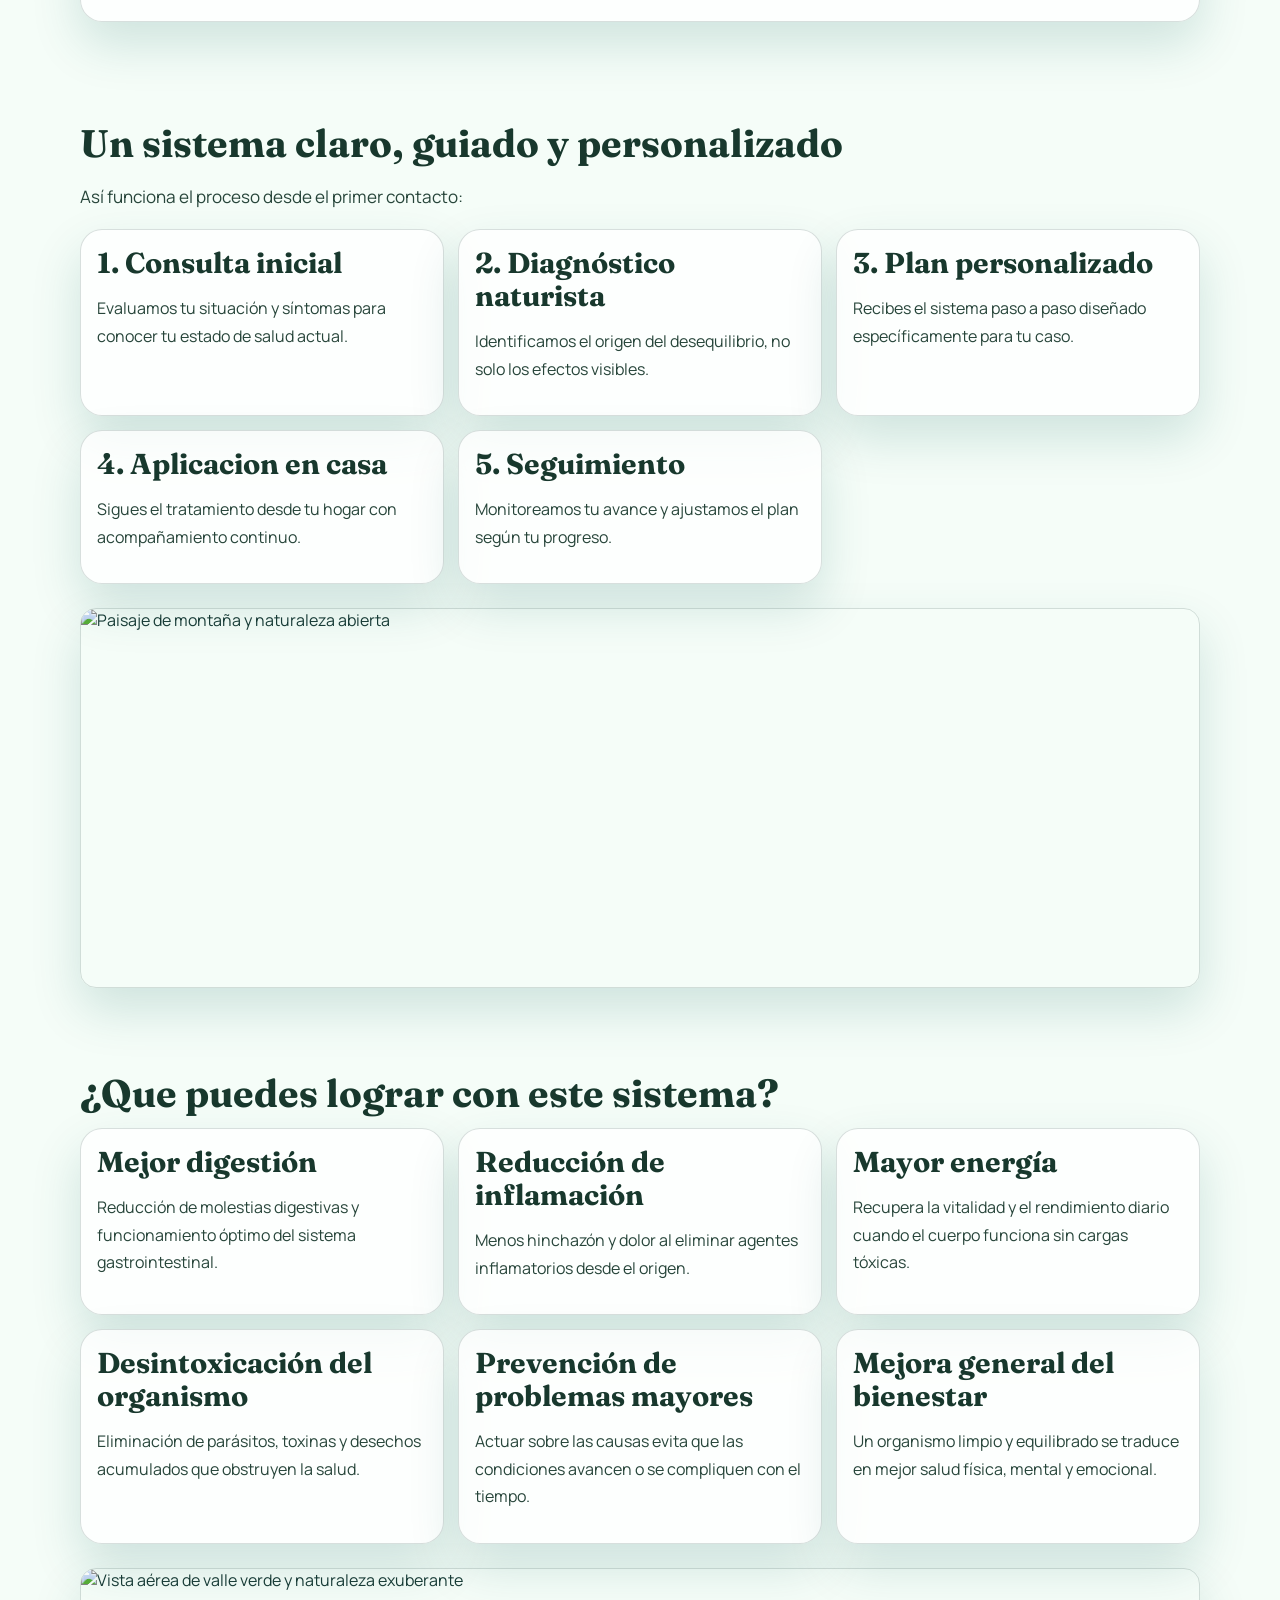
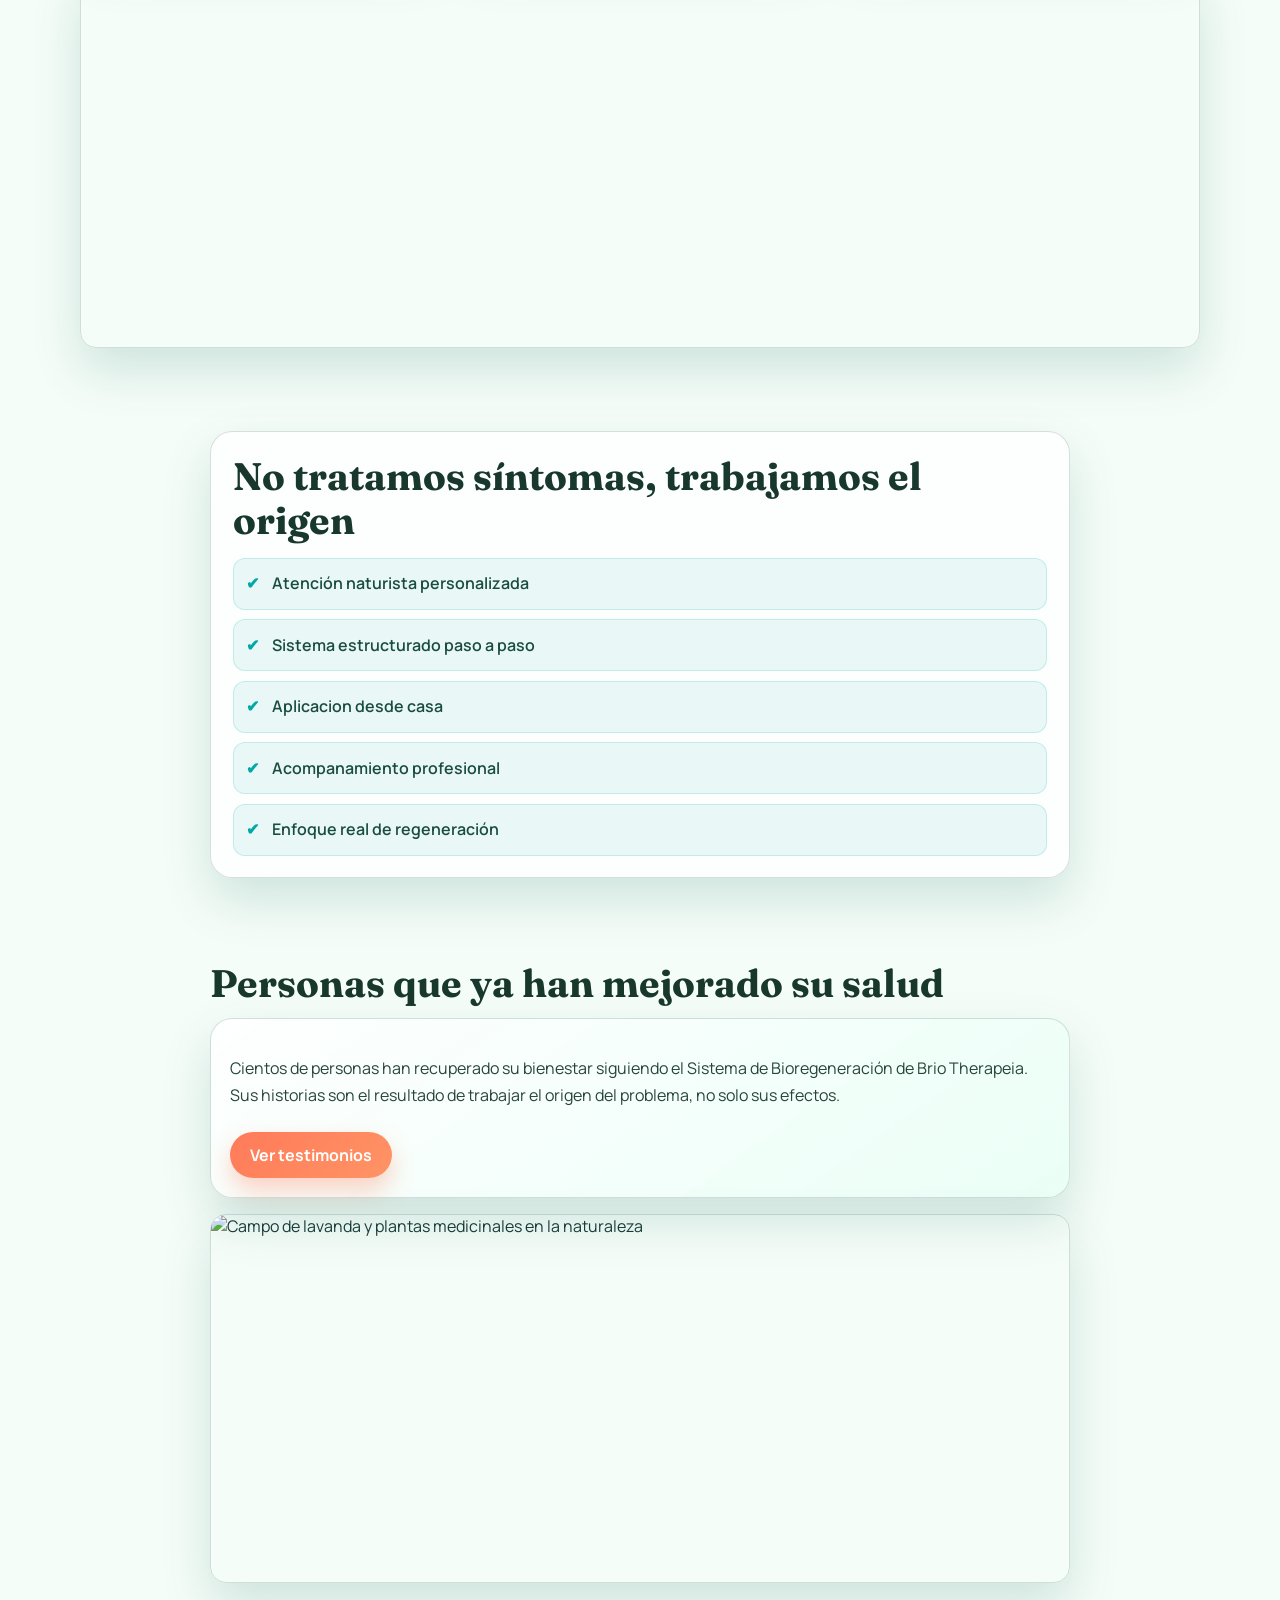
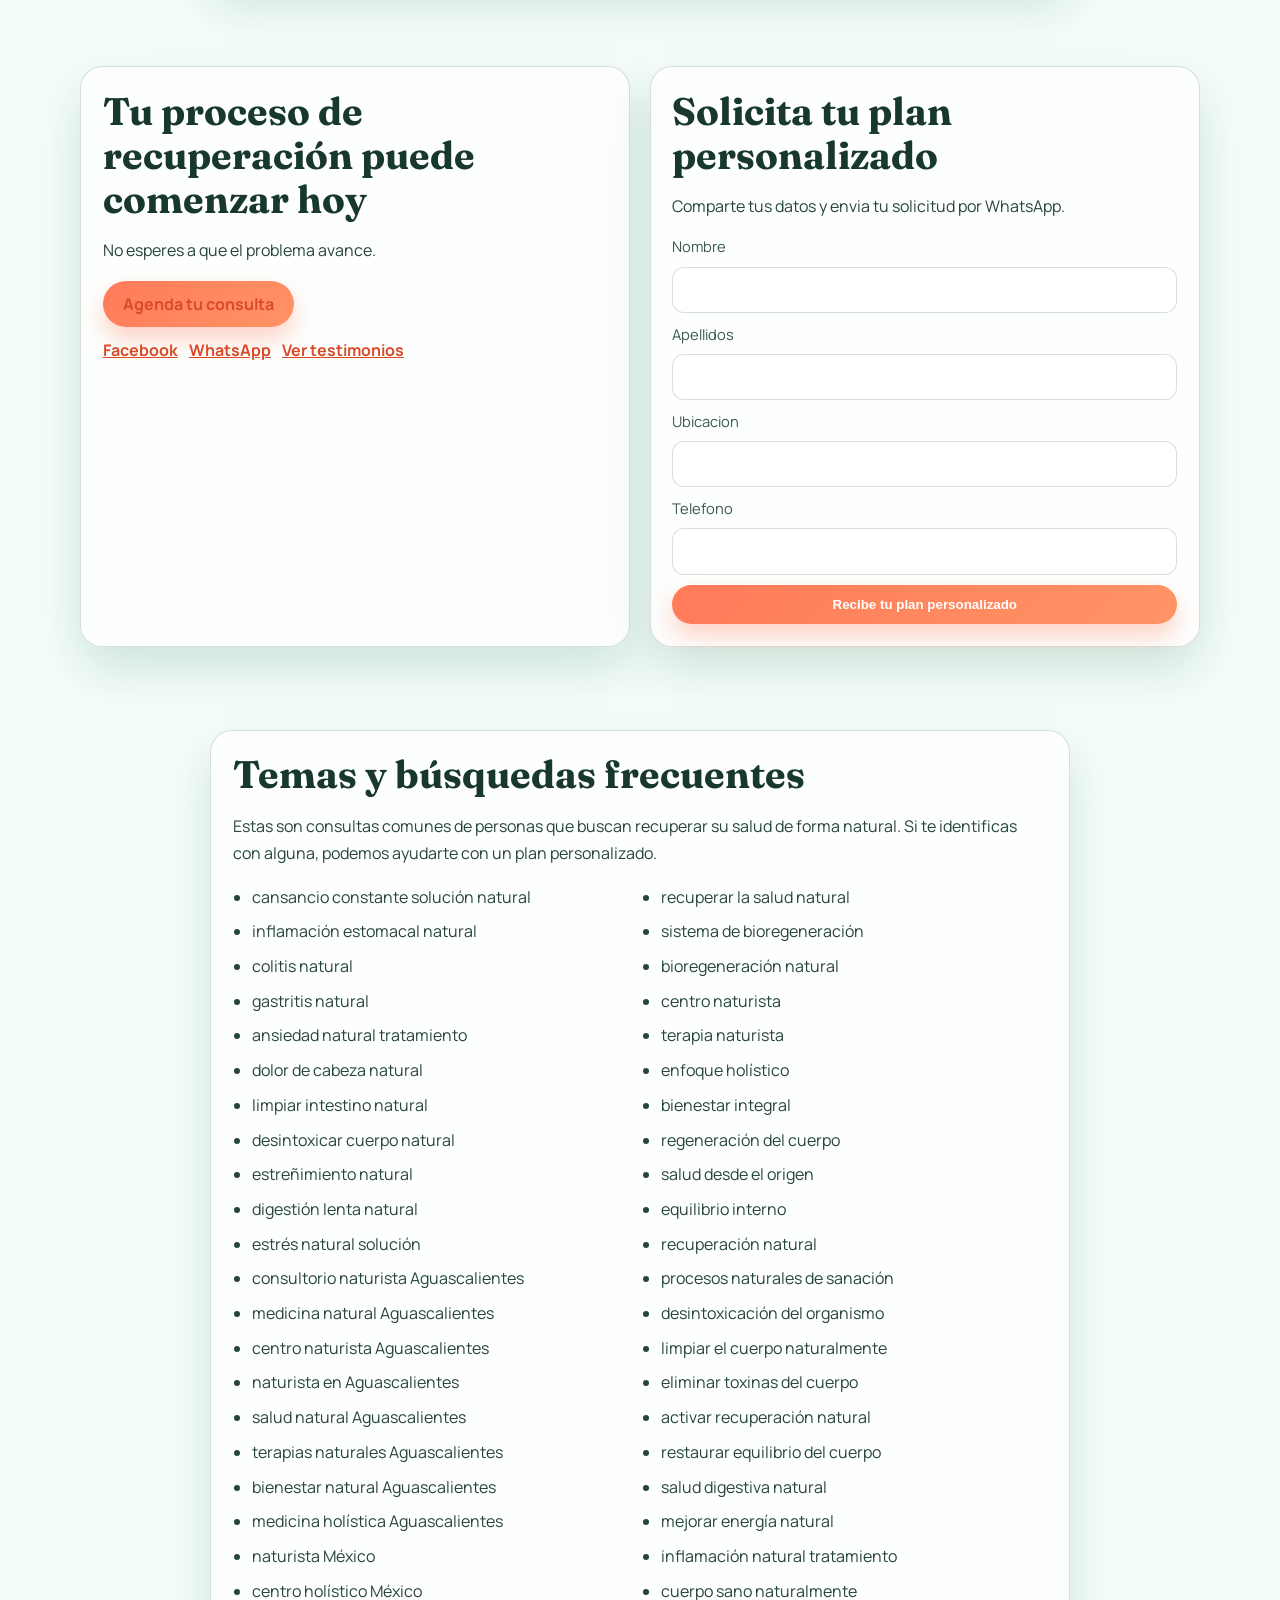
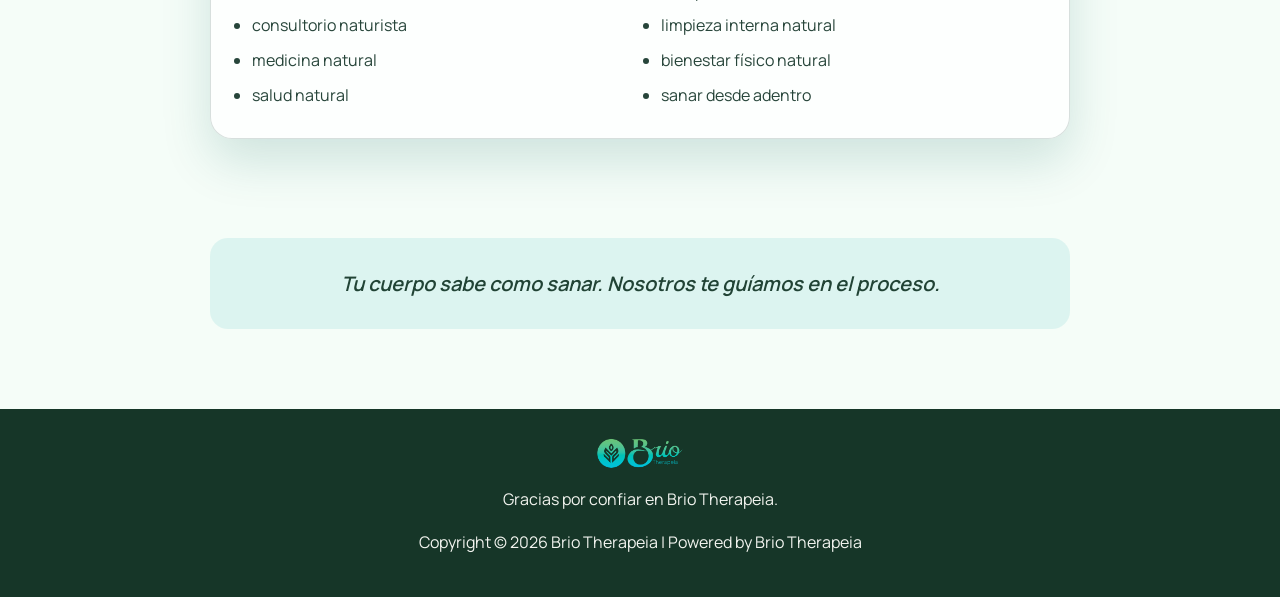
==== commit b85f0491: "Act" ====
--- a/index.html
+++ b/index.html
@@ -7,6 +7,10 @@
     <meta
       name="description"
       content="Consultorio naturista con enfoque holístico. Recupera tu salud desde el origen con nuestro Sistema de Bioregeneración: desparasitación, limpieza de órganos y regeneración natural."
+    />
+    <meta
+      name="keywords"
+      content="cansancio constante solución natural, inflamación estomacal natural, colitis natural, gastritis natural, ansiedad natural tratamiento, dolor de cabeza natural, limpiar intestino natural, desintoxicar cuerpo natural, estreñimiento natural, digestión lenta natural, estrés natural solución, consultorio naturista Aguascalientes, medicina natural Aguascalientes, centro naturista Aguascalientes, naturista en Aguascalientes, salud natural Aguascalientes, terapias naturales Aguascalientes, bienestar natural Aguascalientes, medicina holística Aguascalientes, naturista México, centro holístico México, consultorio naturista, medicina natural, salud natural, recuperar la salud natural, sistema de bioregeneración, bioregeneración natural, centro naturista, terapia naturista, enfoque holístico, bienestar integral, regeneración del cuerpo, salud desde el origen, equilibrio interno, recuperación natural, procesos naturales de sanación, desintoxicación del organismo, limpiar el cuerpo naturalmente, eliminar toxinas del cuerpo, activar recuperación natural, restaurar equilibrio del cuerpo, salud digestiva natural, mejorar energía natural, inflamación natural tratamiento, cuerpo sano naturalmente, limpieza interna natural, bienestar físico natural, sanar desde adentro"
     />
     <link rel="preconnect" href="https://fonts.googleapis.com" />
     <link rel="preconnect" href="https://fonts.gstatic.com" crossorigin />
@@ -383,6 +387,69 @@
         </div>
       </section>
 
+      <!-- ====== BUSQUEDAS FRECUENTES ====== -->
+      <section class="section reveal" id="busquedas">
+        <div class="container narrow">
+          <article class="card">
+            <h2>Temas y búsquedas frecuentes</h2>
+            <p>
+              Estas son consultas comunes de personas que buscan recuperar su salud de forma natural.
+              Si te identificas con alguna, podemos ayudarte con un plan personalizado.
+            </p>
+            <ul class="keyword-list" aria-label="Palabras clave relacionadas con salud naturista">
+              <li>cansancio constante solución natural</li>
+              <li>inflamación estomacal natural</li>
+              <li>colitis natural</li>
+              <li>gastritis natural</li>
+              <li>ansiedad natural tratamiento</li>
+              <li>dolor de cabeza natural</li>
+              <li>limpiar intestino natural</li>
+              <li>desintoxicar cuerpo natural</li>
+              <li>estreñimiento natural</li>
+              <li>digestión lenta natural</li>
+              <li>estrés natural solución</li>
+              <li>consultorio naturista Aguascalientes</li>
+              <li>medicina natural Aguascalientes</li>
+              <li>centro naturista Aguascalientes</li>
+              <li>naturista en Aguascalientes</li>
+              <li>salud natural Aguascalientes</li>
+              <li>terapias naturales Aguascalientes</li>
+              <li>bienestar natural Aguascalientes</li>
+              <li>medicina holística Aguascalientes</li>
+              <li>naturista México</li>
+              <li>centro holístico México</li>
+              <li>consultorio naturista</li>
+              <li>medicina natural</li>
+              <li>salud natural</li>
+              <li>recuperar la salud natural</li>
+              <li>sistema de bioregeneración</li>
+              <li>bioregeneración natural</li>
+              <li>centro naturista</li>
+              <li>terapia naturista</li>
+              <li>enfoque holístico</li>
+              <li>bienestar integral</li>
+              <li>regeneración del cuerpo</li>
+              <li>salud desde el origen</li>
+              <li>equilibrio interno</li>
+              <li>recuperación natural</li>
+              <li>procesos naturales de sanación</li>
+              <li>desintoxicación del organismo</li>
+              <li>limpiar el cuerpo naturalmente</li>
+              <li>eliminar toxinas del cuerpo</li>
+              <li>activar recuperación natural</li>
+              <li>restaurar equilibrio del cuerpo</li>
+              <li>salud digestiva natural</li>
+              <li>mejorar energía natural</li>
+              <li>inflamación natural tratamiento</li>
+              <li>cuerpo sano naturalmente</li>
+              <li>limpieza interna natural</li>
+              <li>bienestar físico natural</li>
+              <li>sanar desde adentro</li>
+            </ul>
+          </article>
+        </div>
+      </section>
+
       <!-- ====== FRASE FINAL ====== -->
       <section class="section reveal">
         <div class="container narrow">
--- a/styles.css
+++ b/styles.css
@@ -490,6 +490,18 @@
   left: 0.75rem;
   color: var(--accent-2);
   font-weight: 700;
+}
+
+.keyword-list {
+  margin: 1rem 0 0;
+  padding-left: 1.2rem;
+  columns: 2;
+  column-gap: 1.4rem;
+}
+
+.keyword-list li {
+  break-inside: avoid;
+  margin: 0 0 0.45rem;
 }
 
 .reveal {
@@ -556,6 +568,11 @@
     border: 0;
     padding: 0;
   }
+
+  .keyword-list {
+    columns: 1;
+    padding-left: 1rem;
+  }
 }
 
 @media (min-width: 981px) and (max-width: 1120px) {
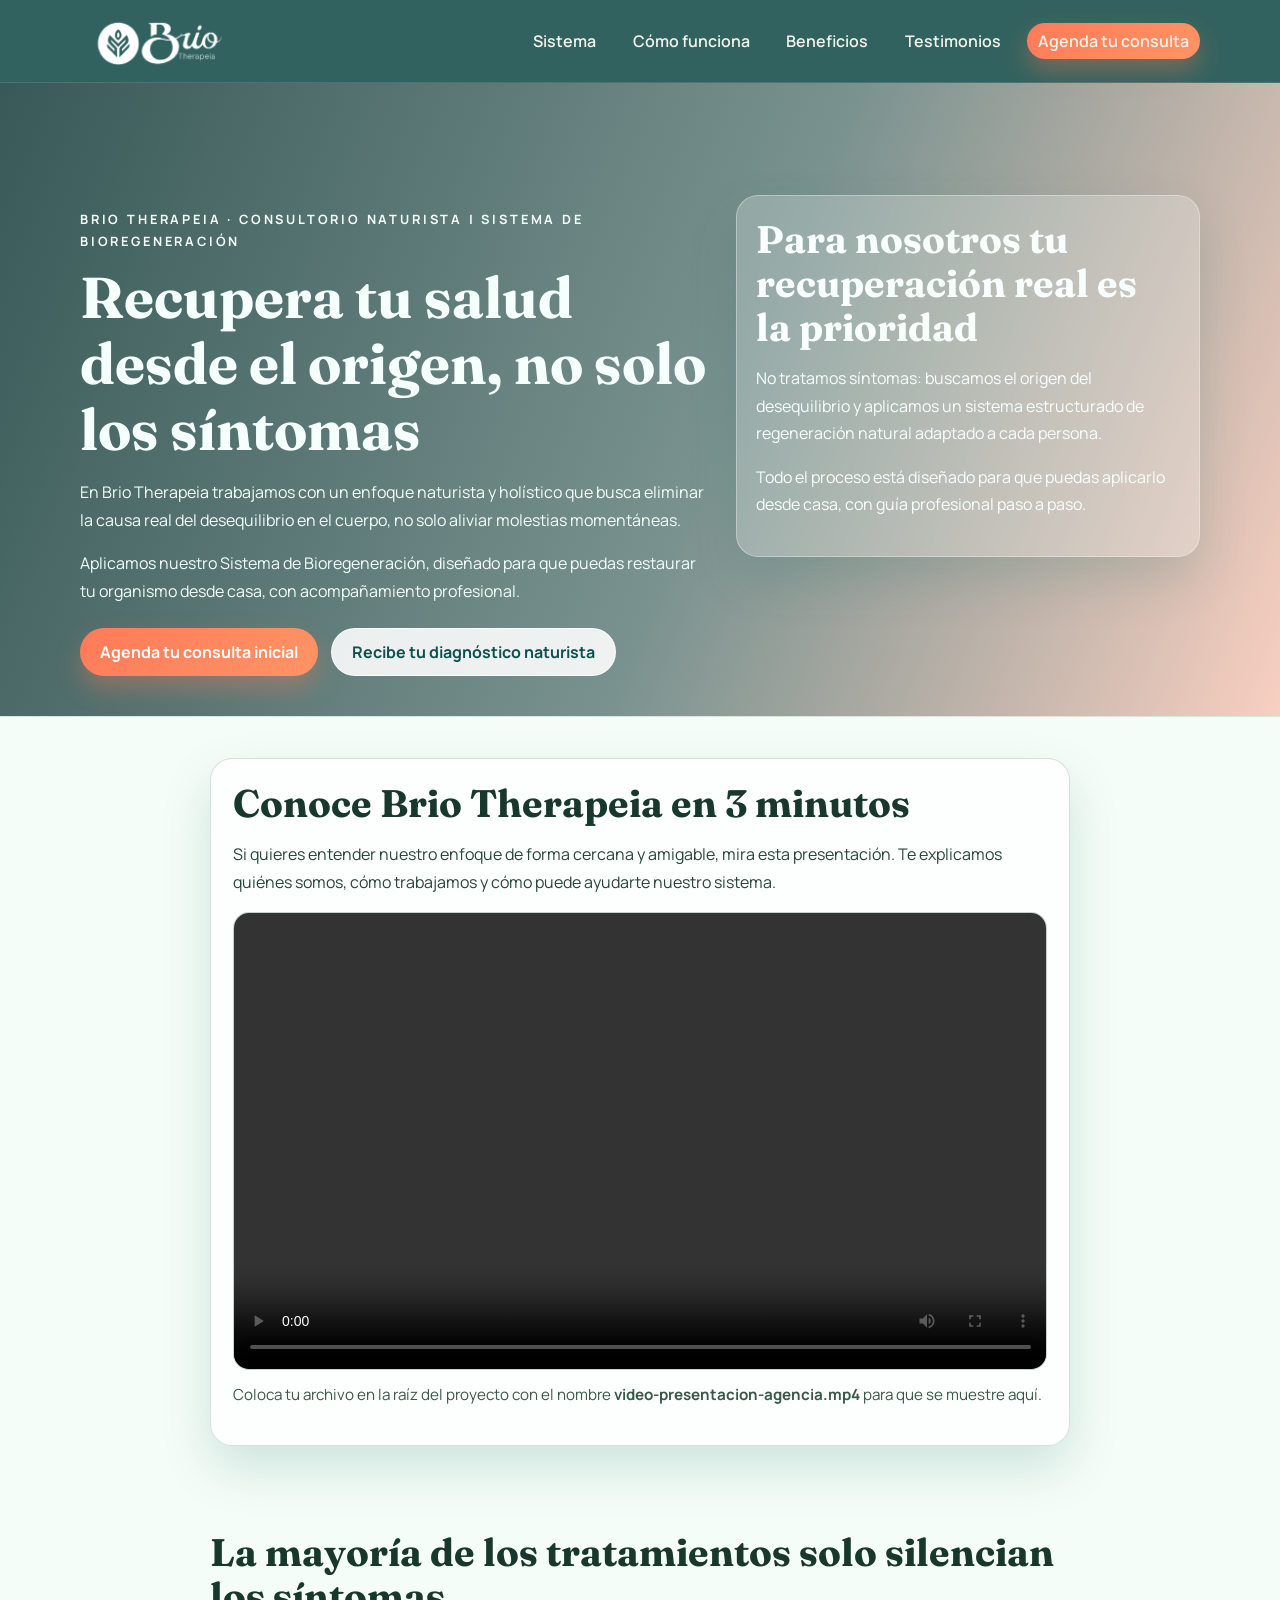
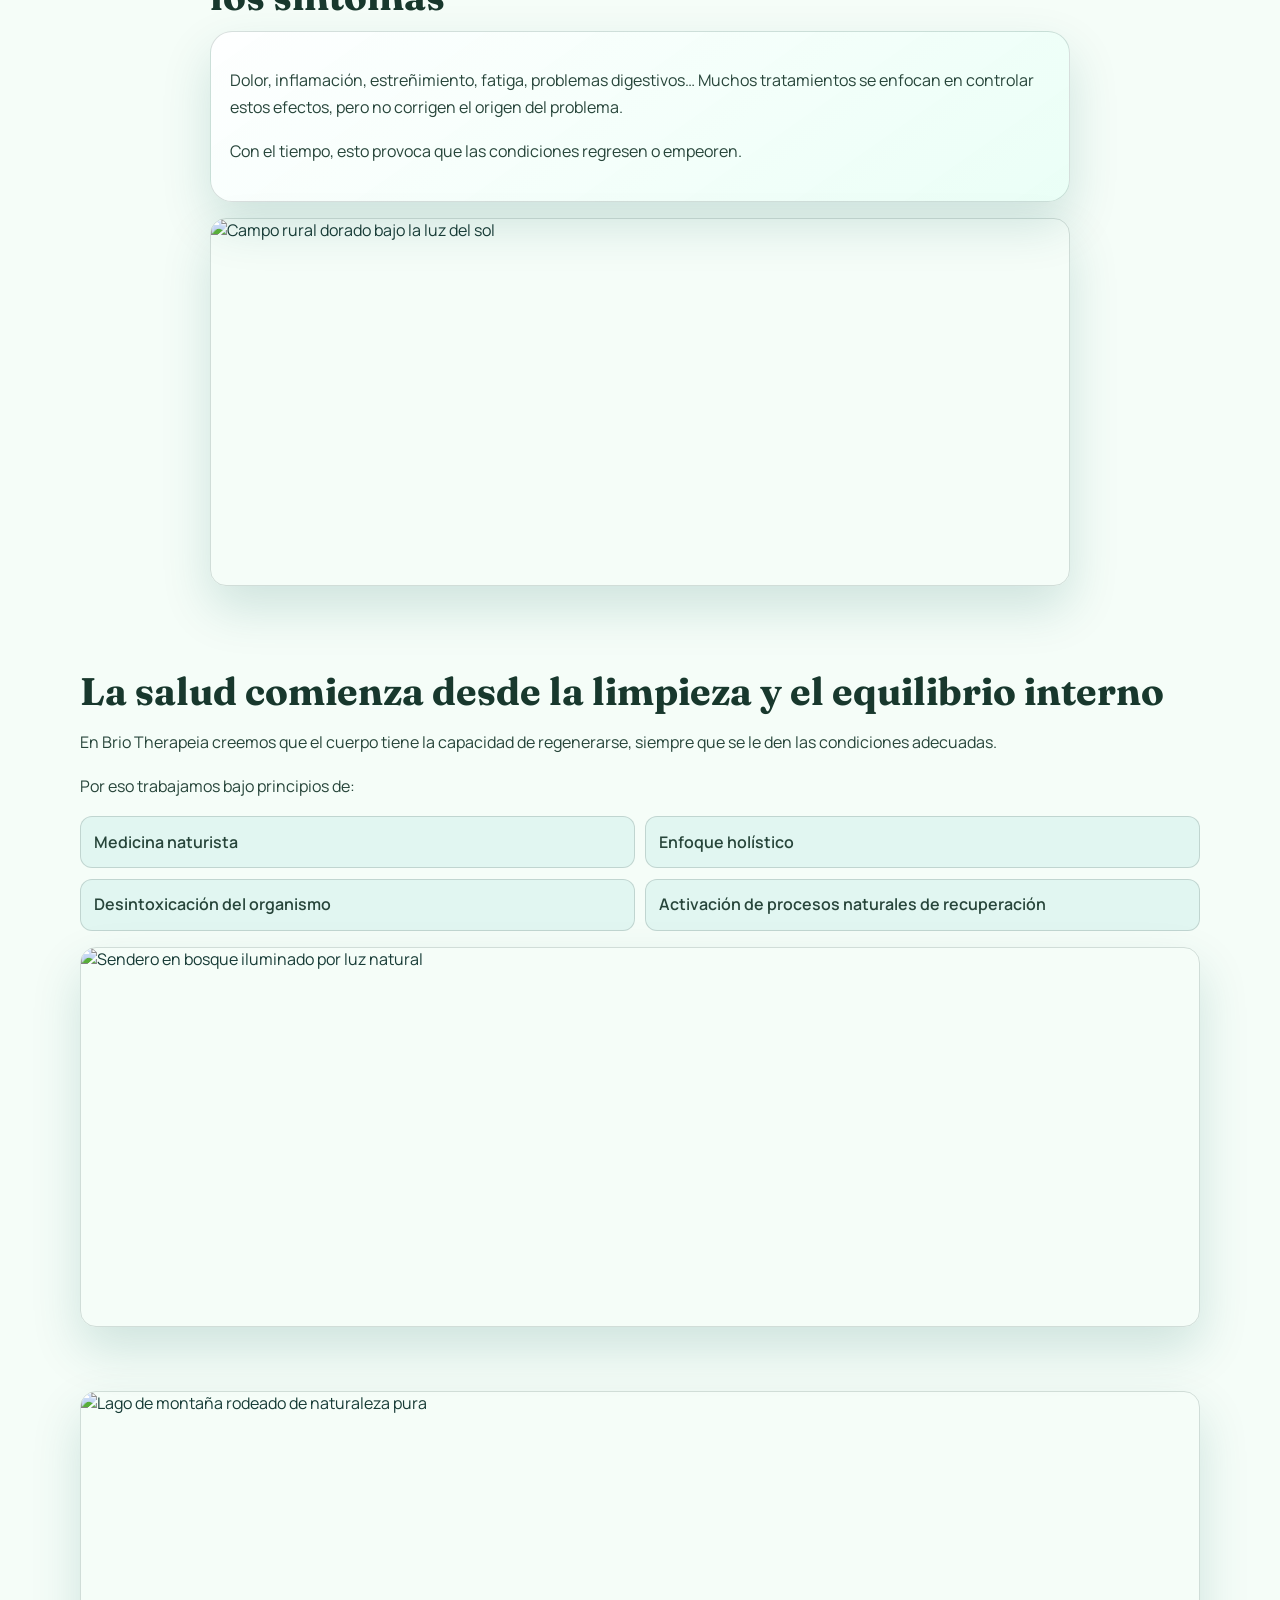
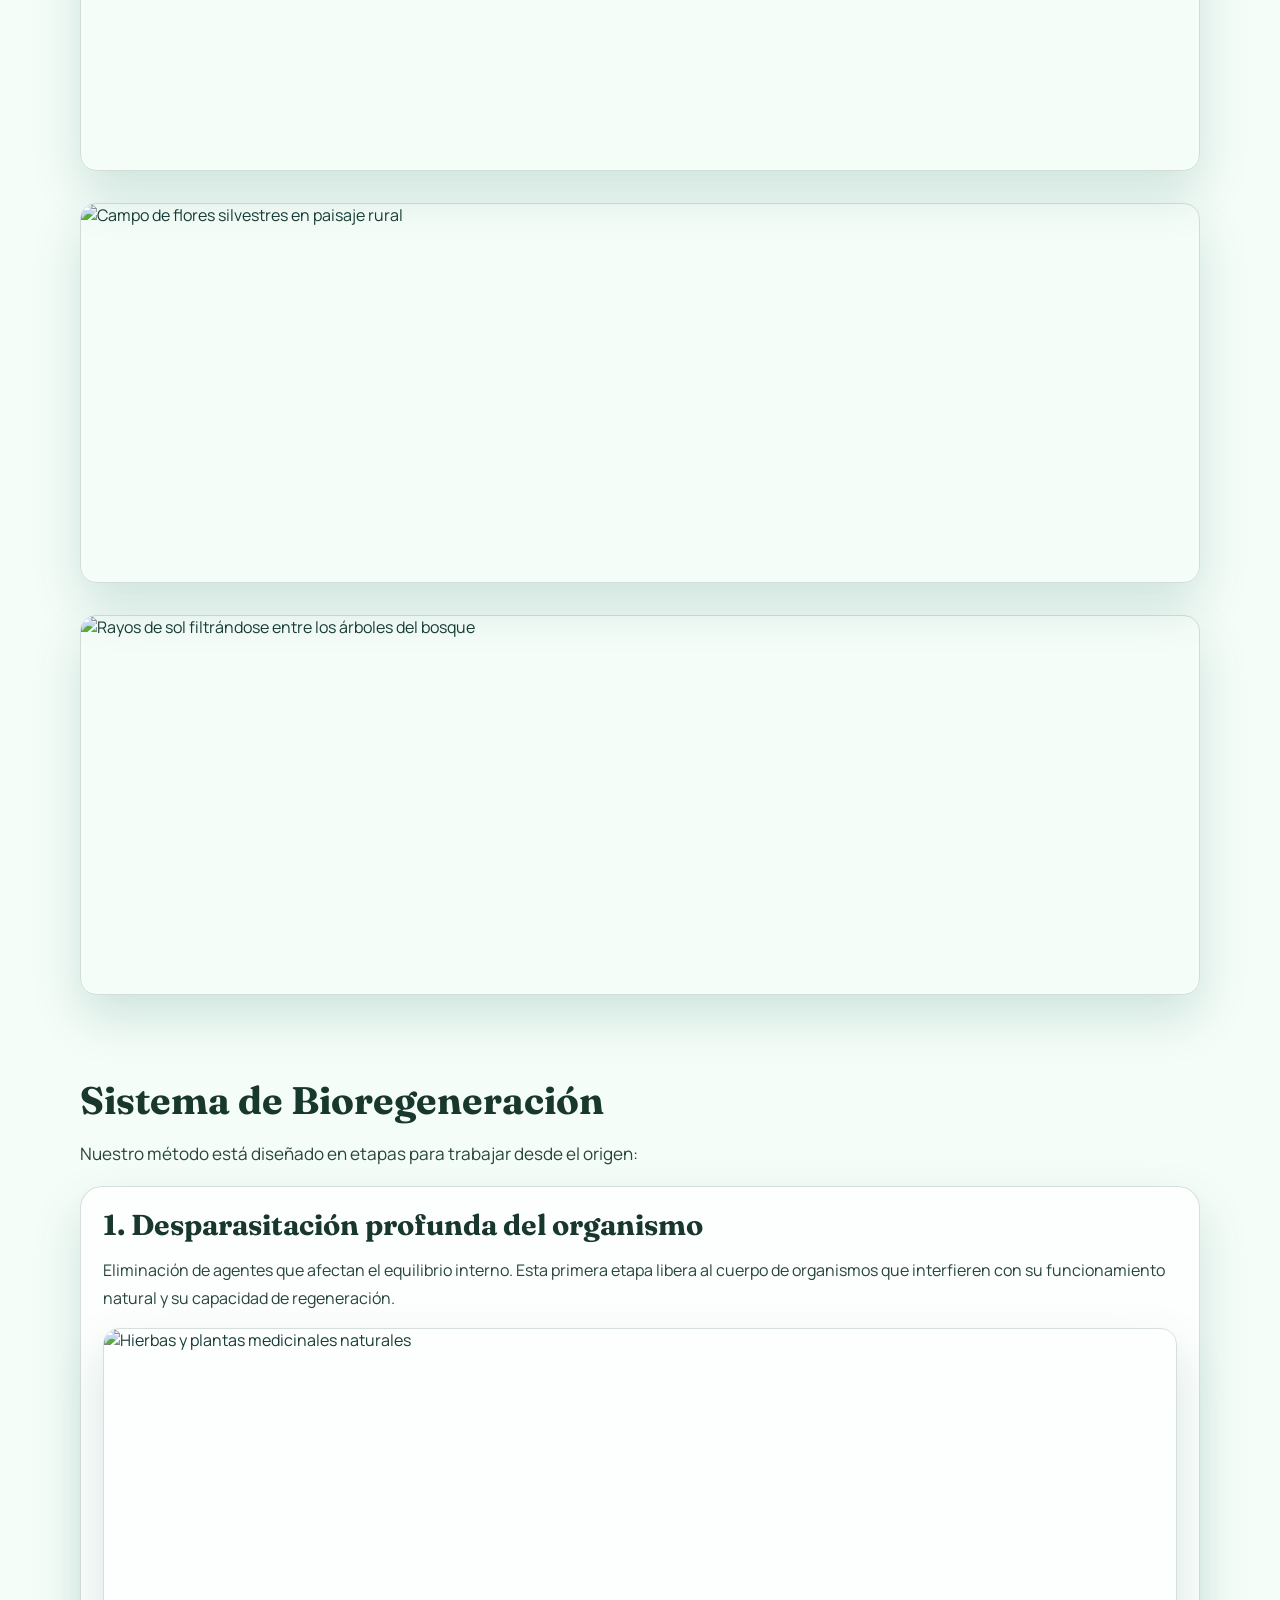
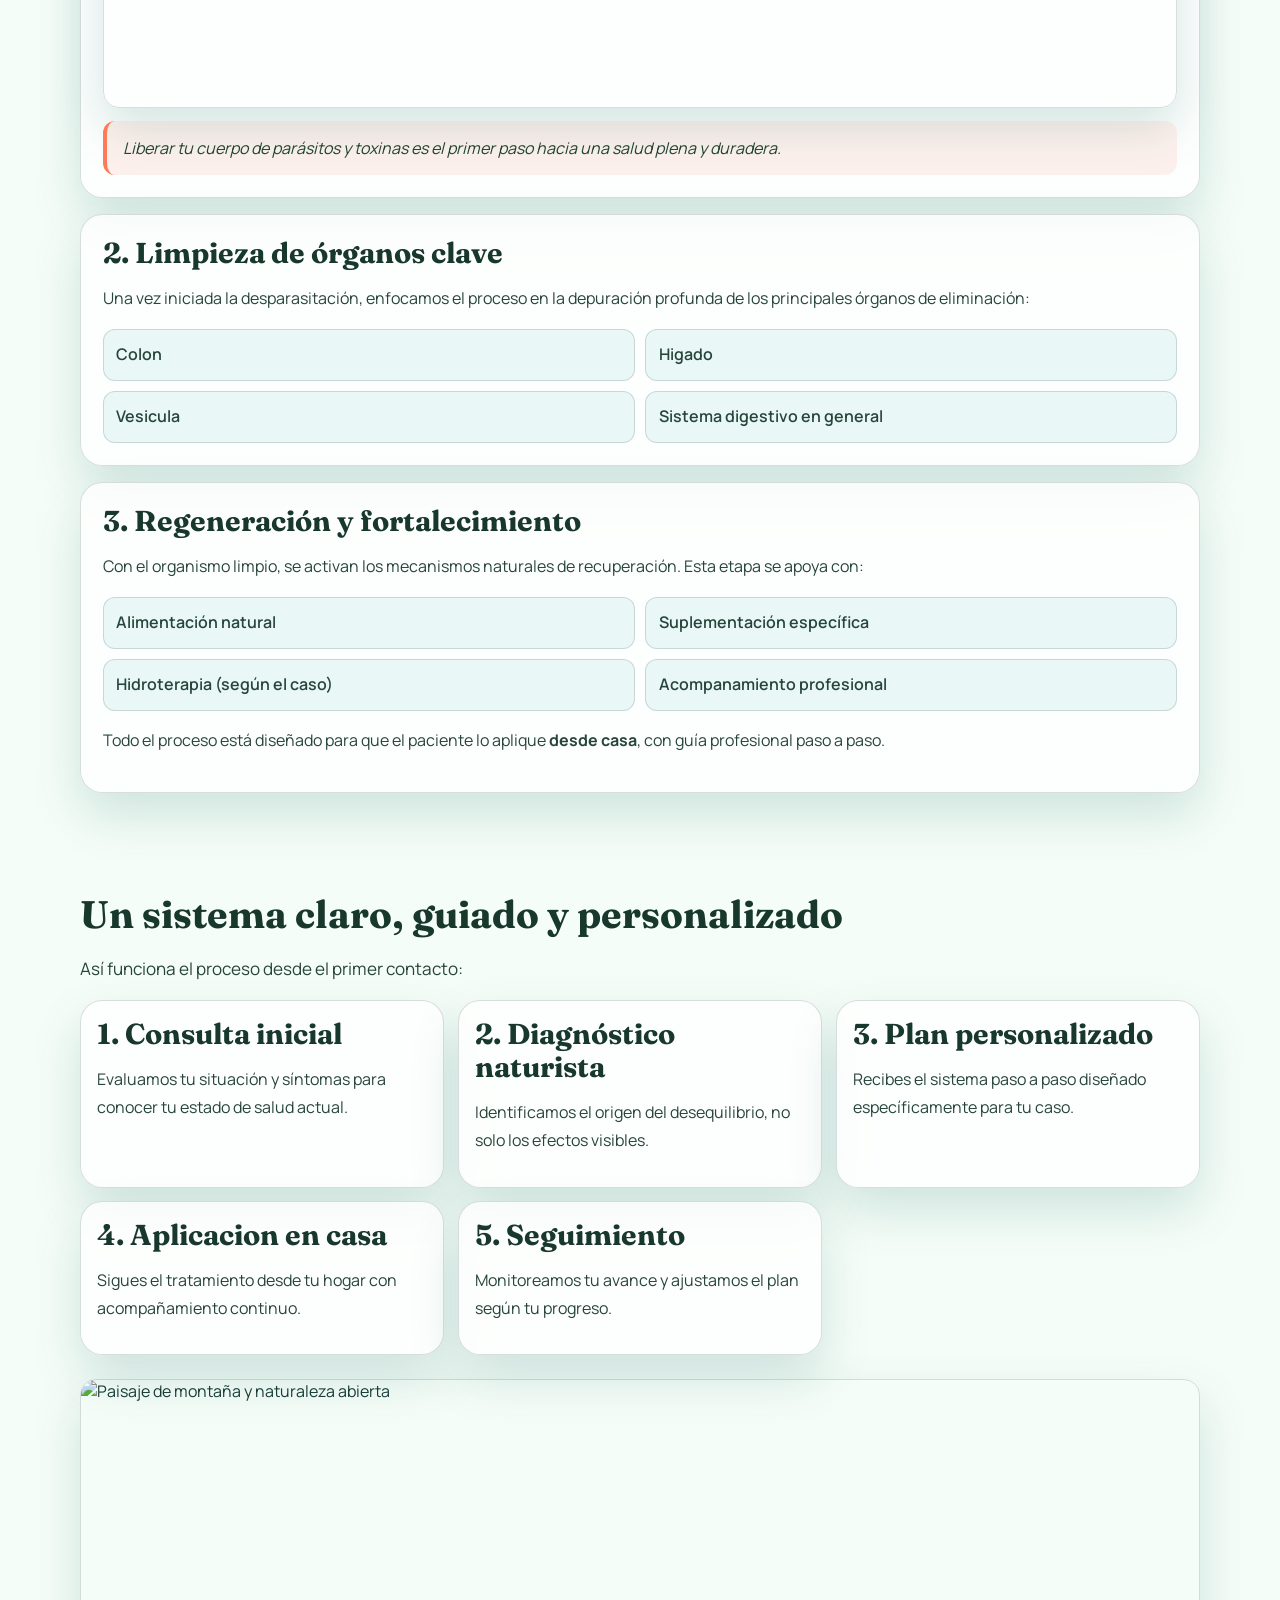
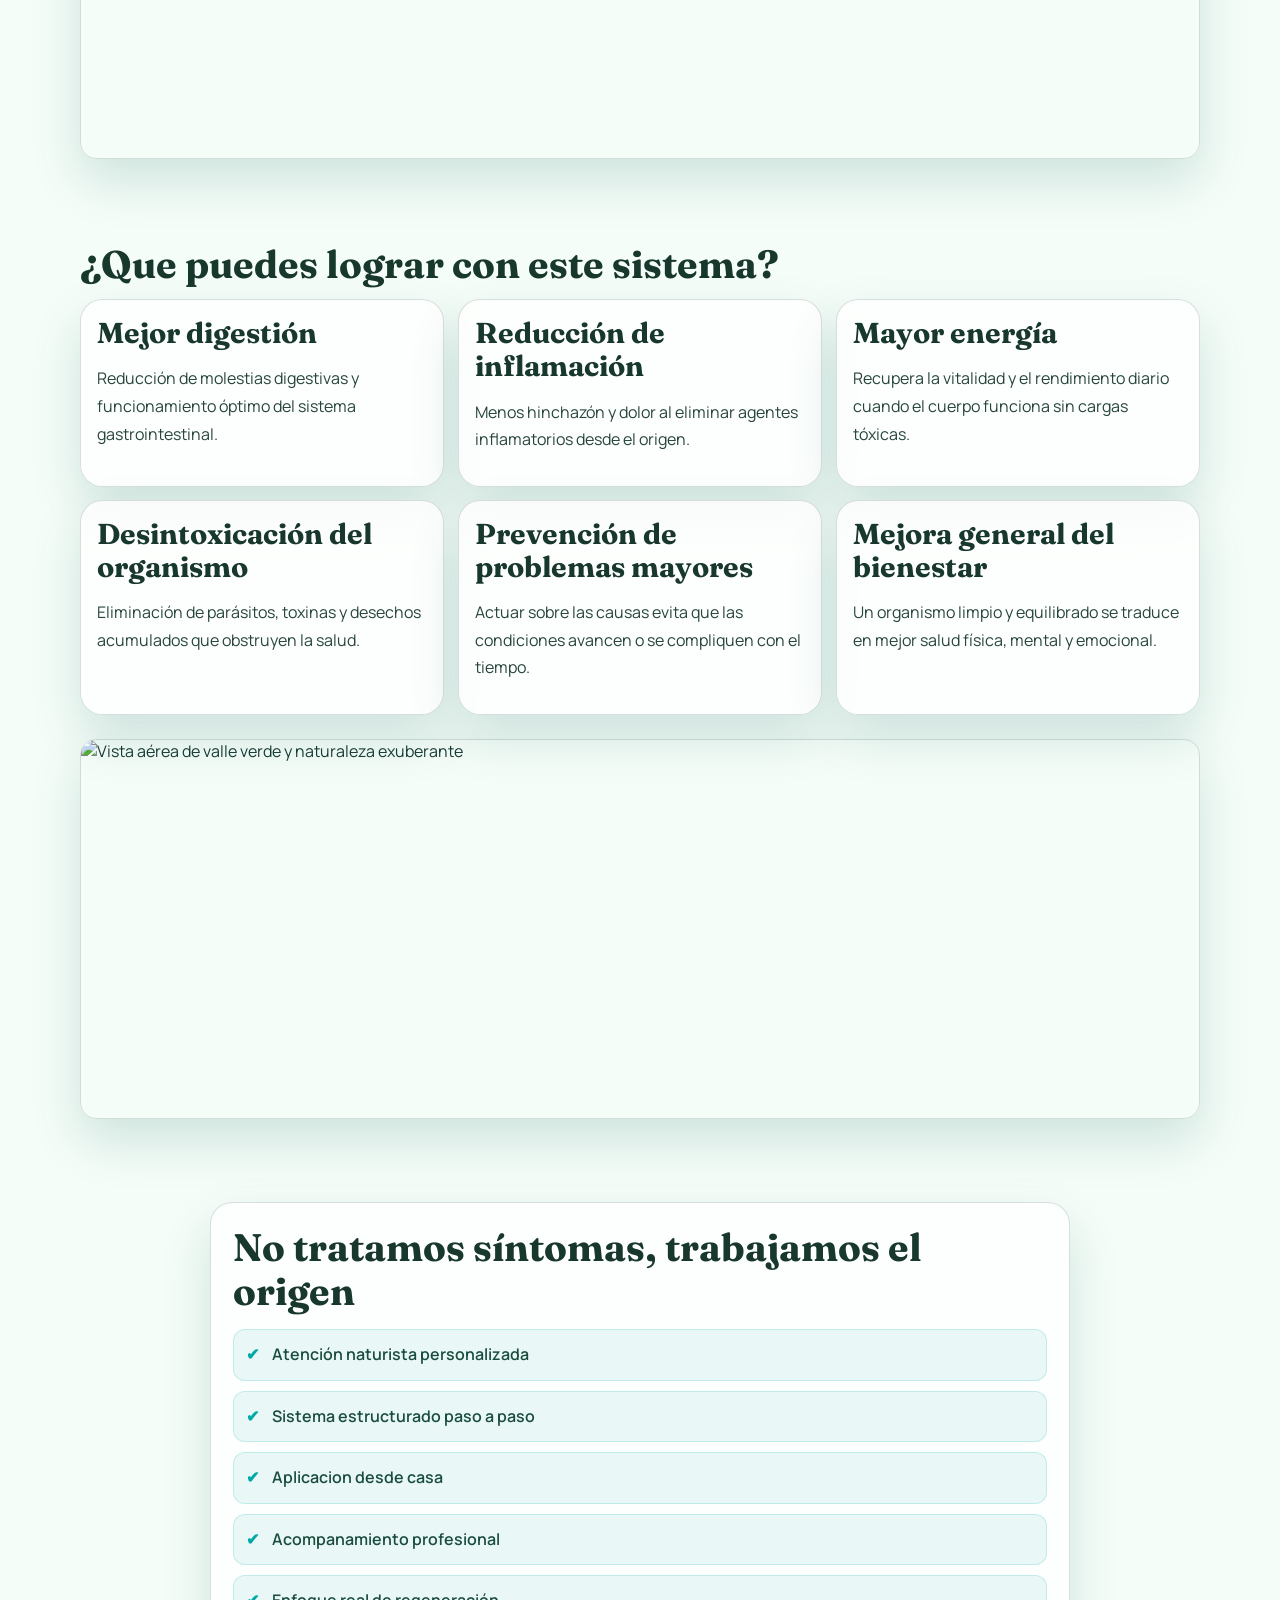
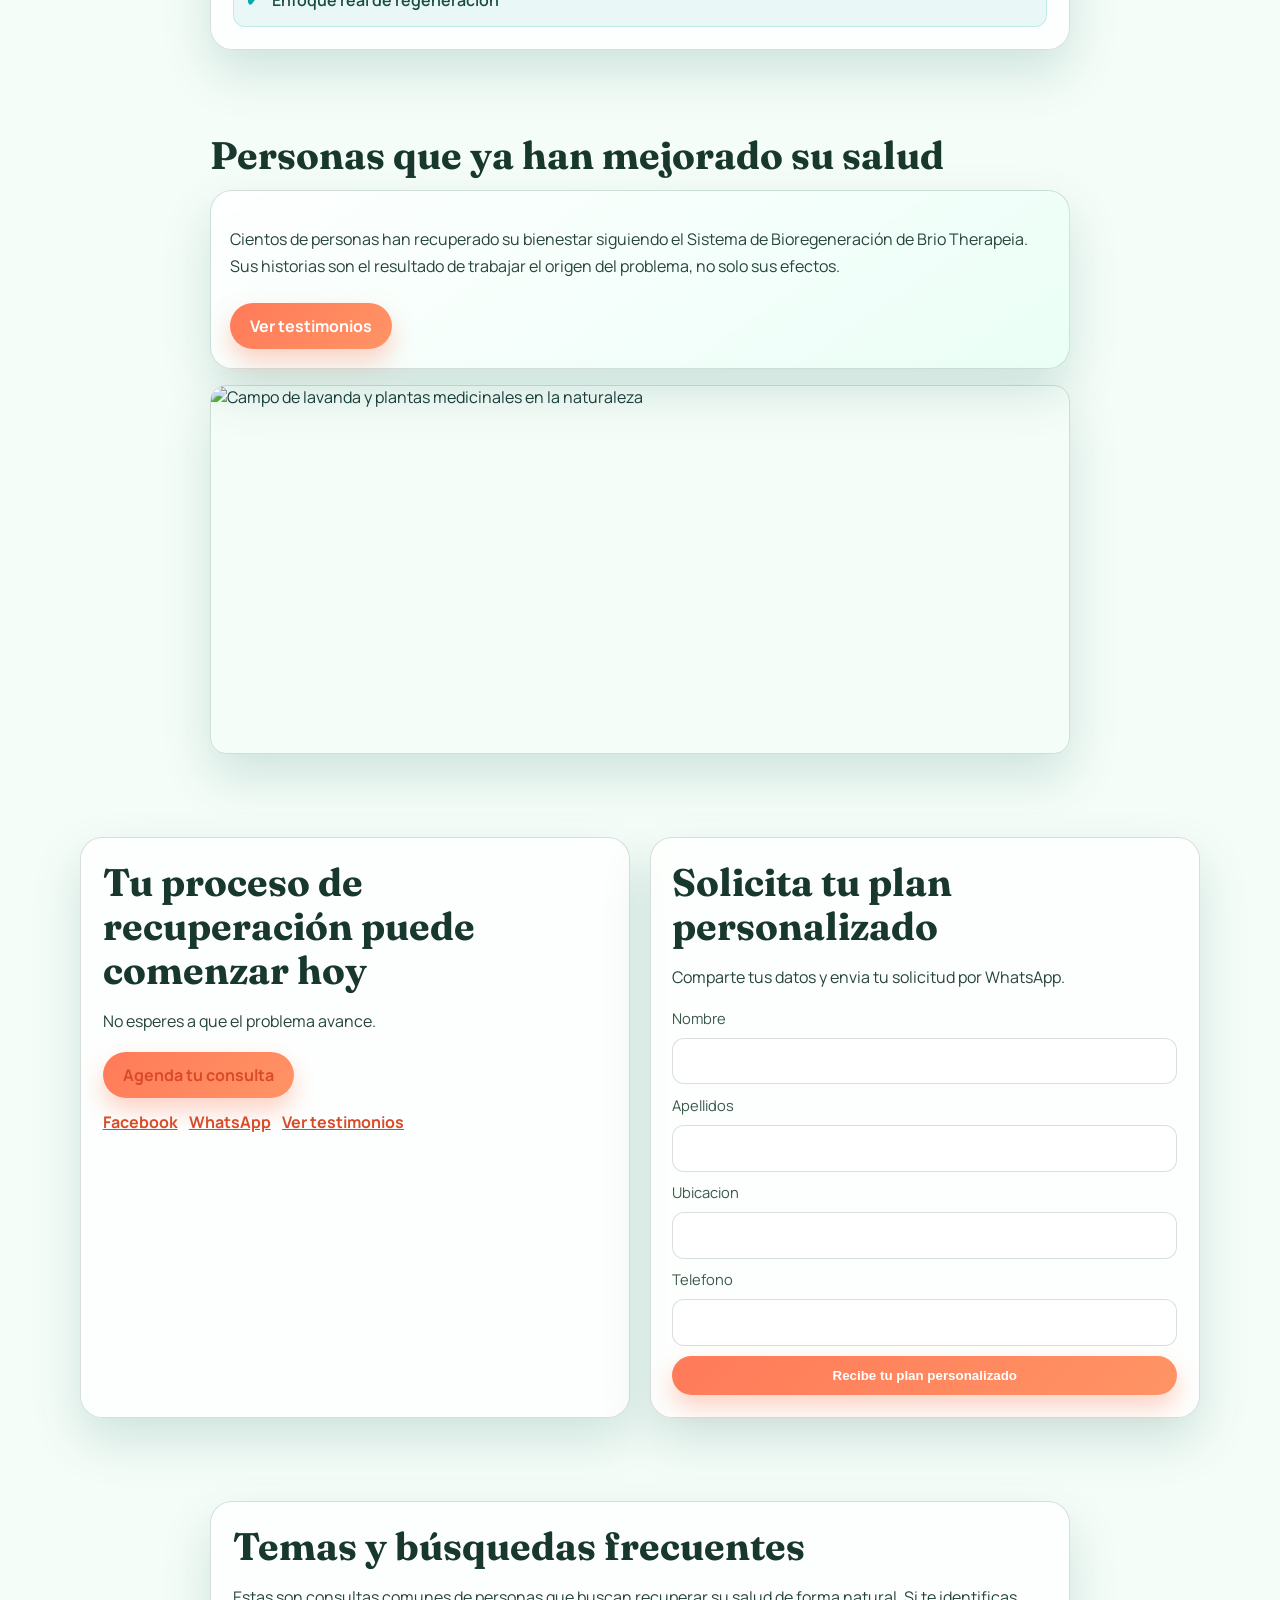
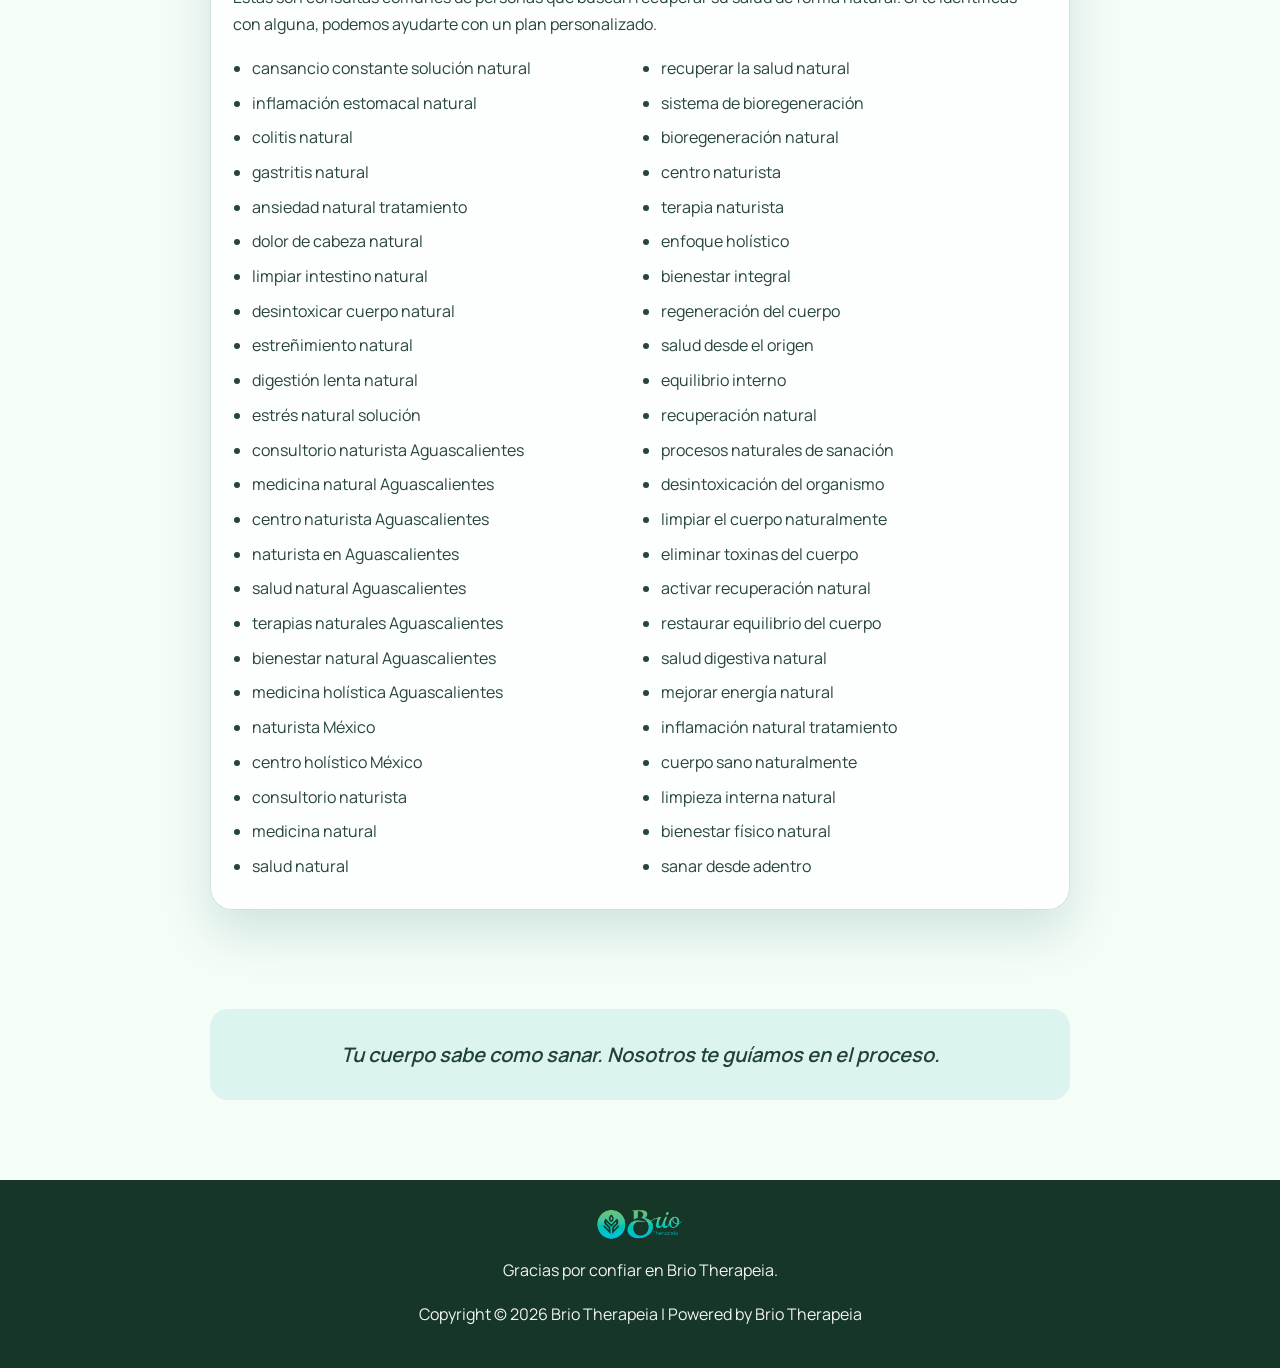
==== commit 0faa6f42: "Act Video" ====
--- a/index.html
+++ b/index.html
@@ -84,6 +84,29 @@
               paso a paso.
             </p>
           </aside>
+        </div>
+      </section>
+
+      <!-- ====== VIDEO PRESENTACION ====== -->
+      <section class="section reveal" id="video-presentacion">
+        <div class="container narrow">
+          <article class="card video-card">
+            <h2>Conoce Brio Therapeia en 3 minutos</h2>
+            <p>
+              Si quieres entender nuestro enfoque de forma cercana y amigable, mira esta presentación.
+              Te explicamos quiénes somos, cómo trabajamos y cómo puede ayudarte nuestro sistema.
+            </p>
+            <div class="video-frame">
+              <video controls preload="metadata" playsinline>
+                <source src="video-presentacion-agencia.mp4" type="video/mp4" />
+                Tu navegador no soporta video HTML5.
+              </video>
+            </div>
+            <p class="video-note">
+              Coloca tu archivo en la raíz del proyecto con el nombre
+              <strong>video-presentacion-agencia.mp4</strong> para que se muestre aquí.
+            </p>
+          </article>
         </div>
       </section>
 
--- a/styles.css
+++ b/styles.css
@@ -267,6 +267,32 @@
   padding: 1.35rem;
 }
 
+.video-card {
+  padding: 1.35rem;
+}
+
+.video-frame {
+  margin-top: 0.85rem;
+  border-radius: 16px;
+  overflow: hidden;
+  border: 1px solid var(--line);
+  background: rgba(13, 44, 40, 0.08);
+  aspect-ratio: 16 / 9;
+}
+
+.video-frame video {
+  width: 100%;
+  height: 100%;
+  display: block;
+  object-fit: cover;
+}
+
+.video-note {
+  margin-top: 0.75rem;
+  font-size: 0.95rem;
+  color: #3a584a;
+}
+
 .location-card {
   border-left: 6px solid var(--accent);
 }
@@ -527,6 +553,10 @@
 
   .hero-media {
     min-height: 72vh;
+  }
+
+  .video-frame {
+    aspect-ratio: 4 / 3;
   }
 
   .photo-card,
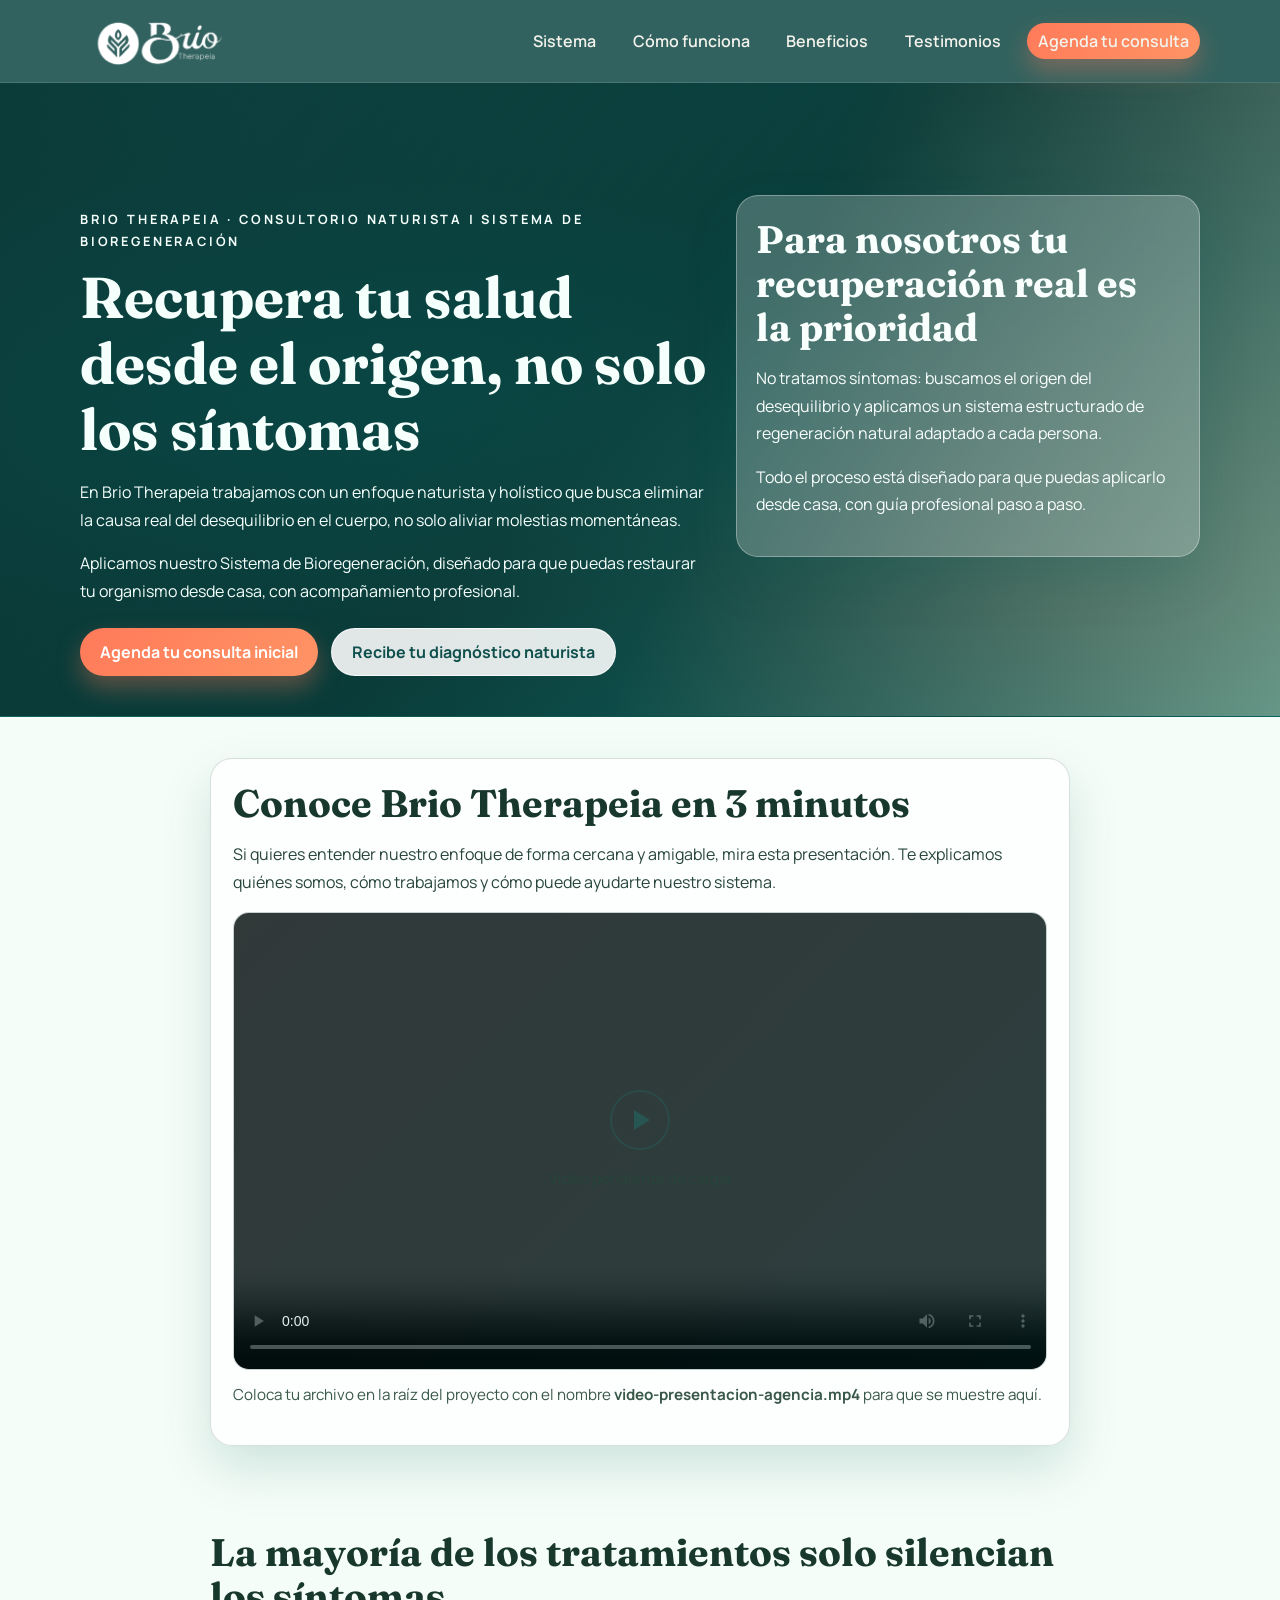
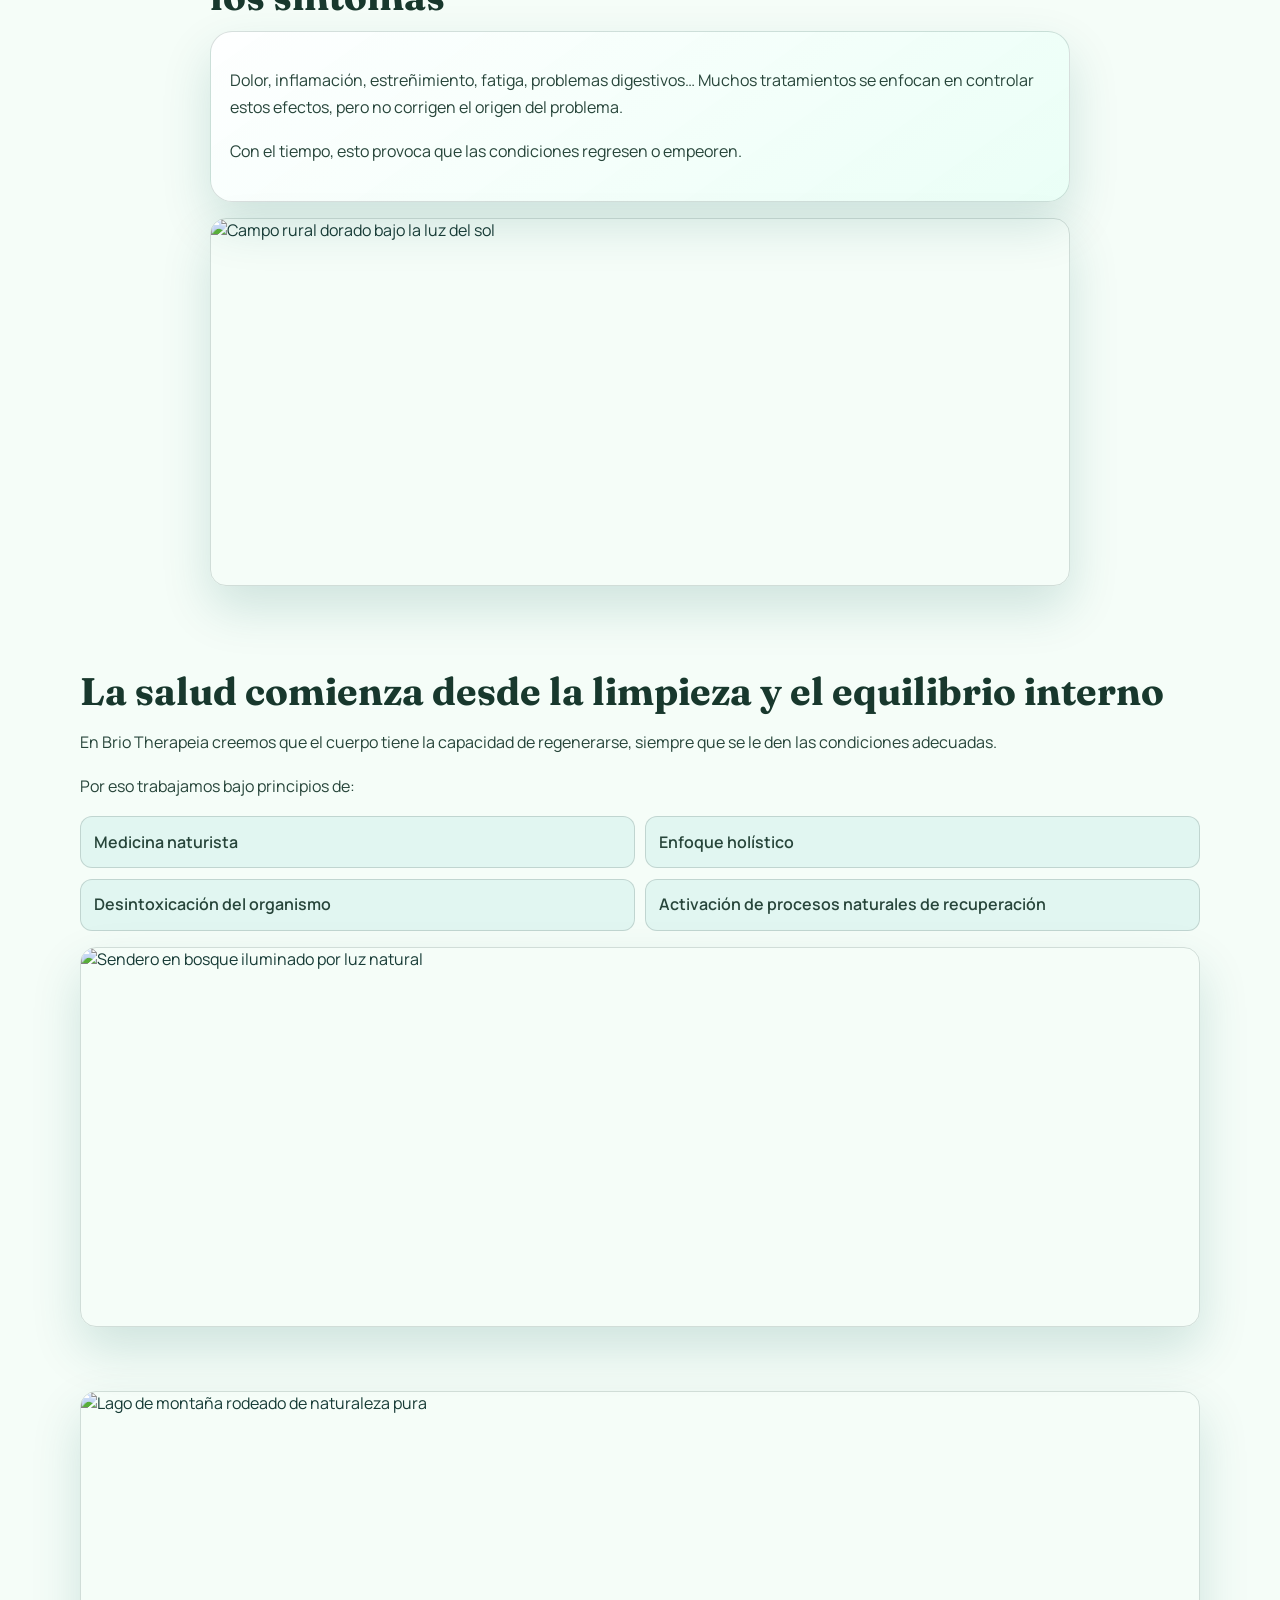
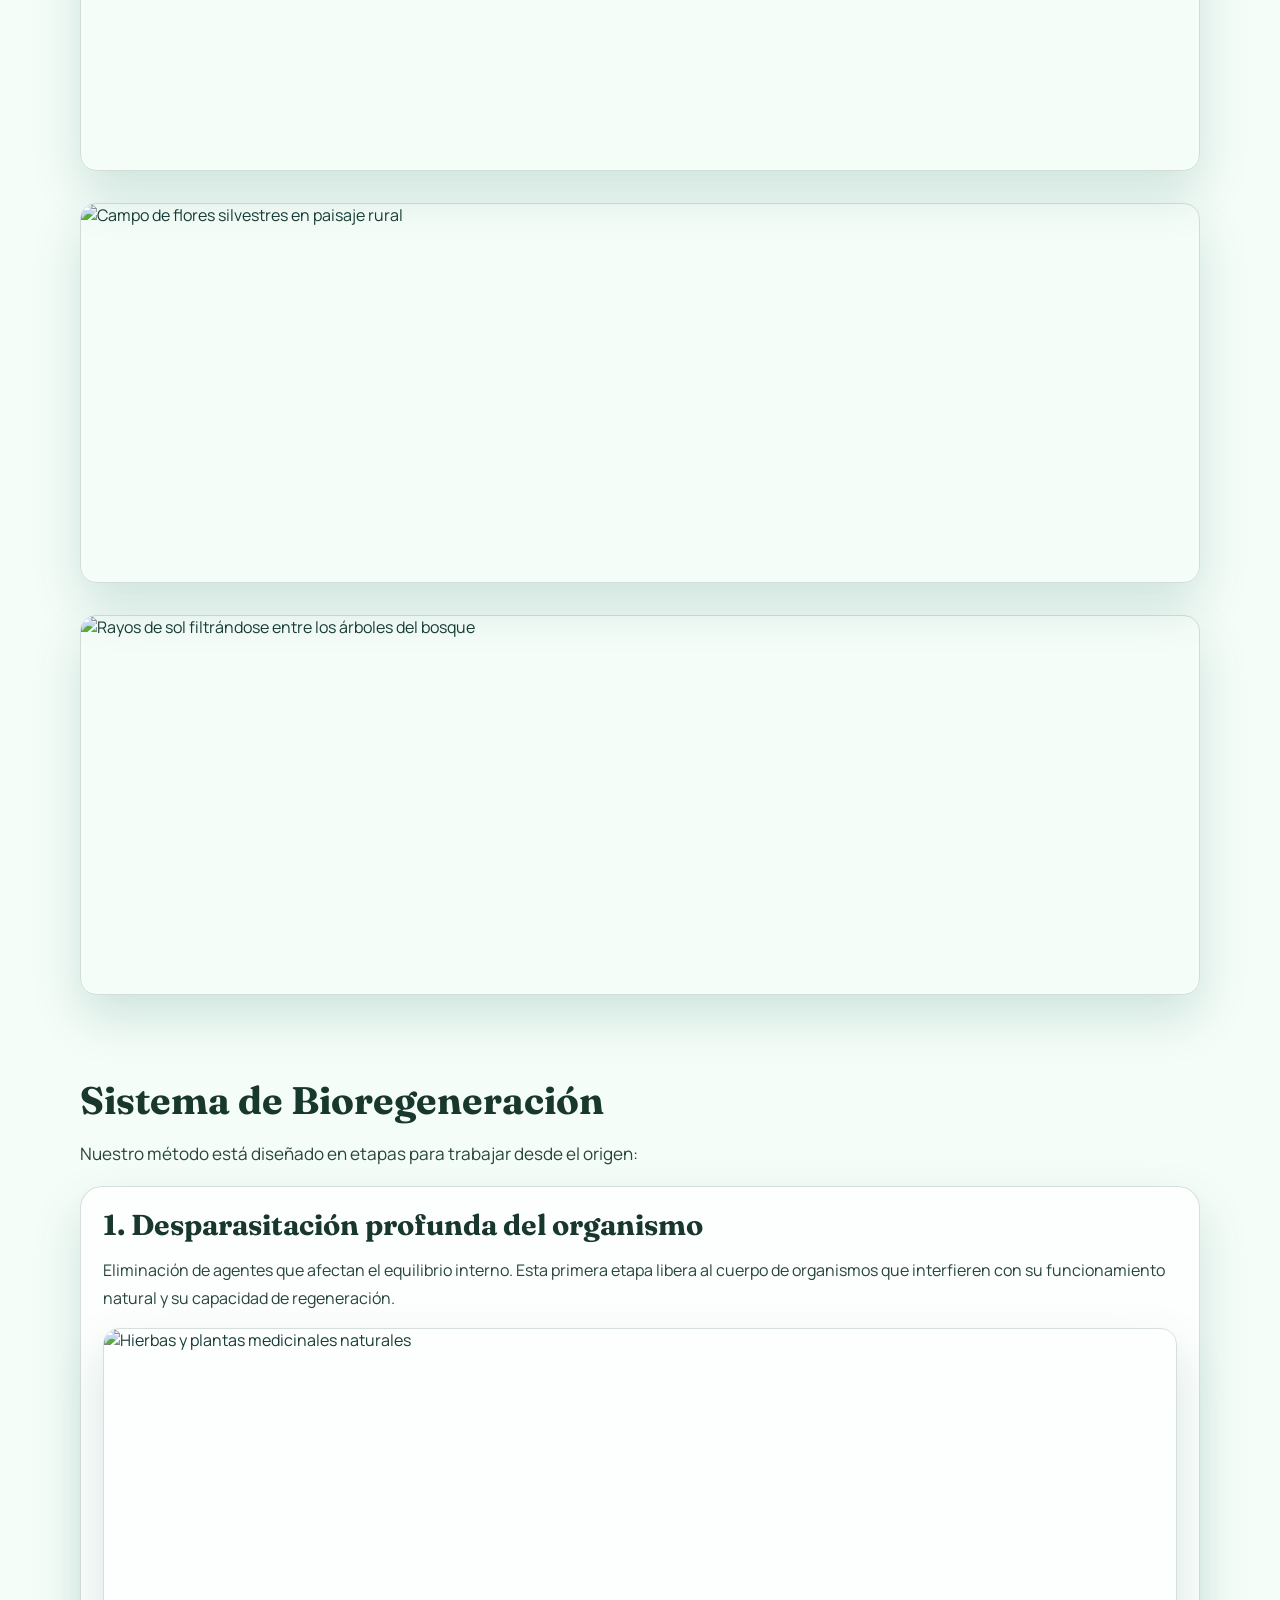
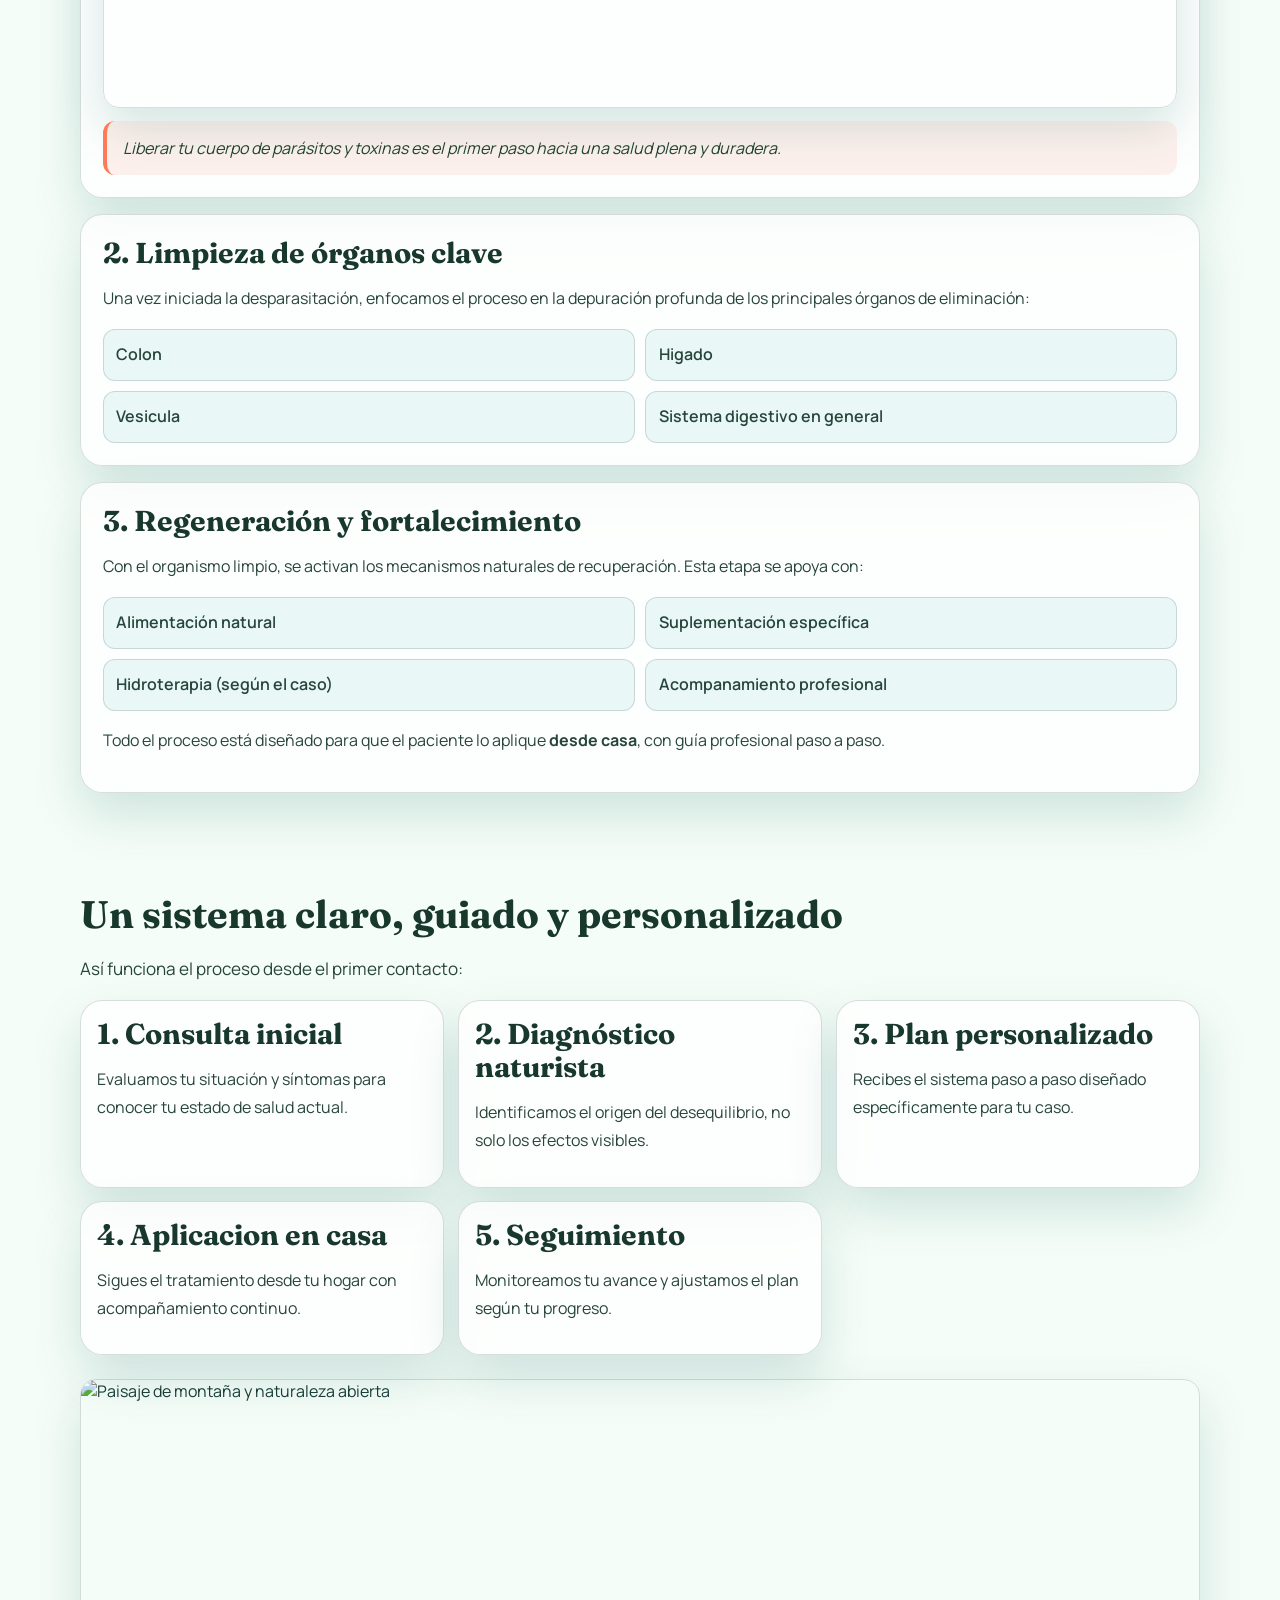
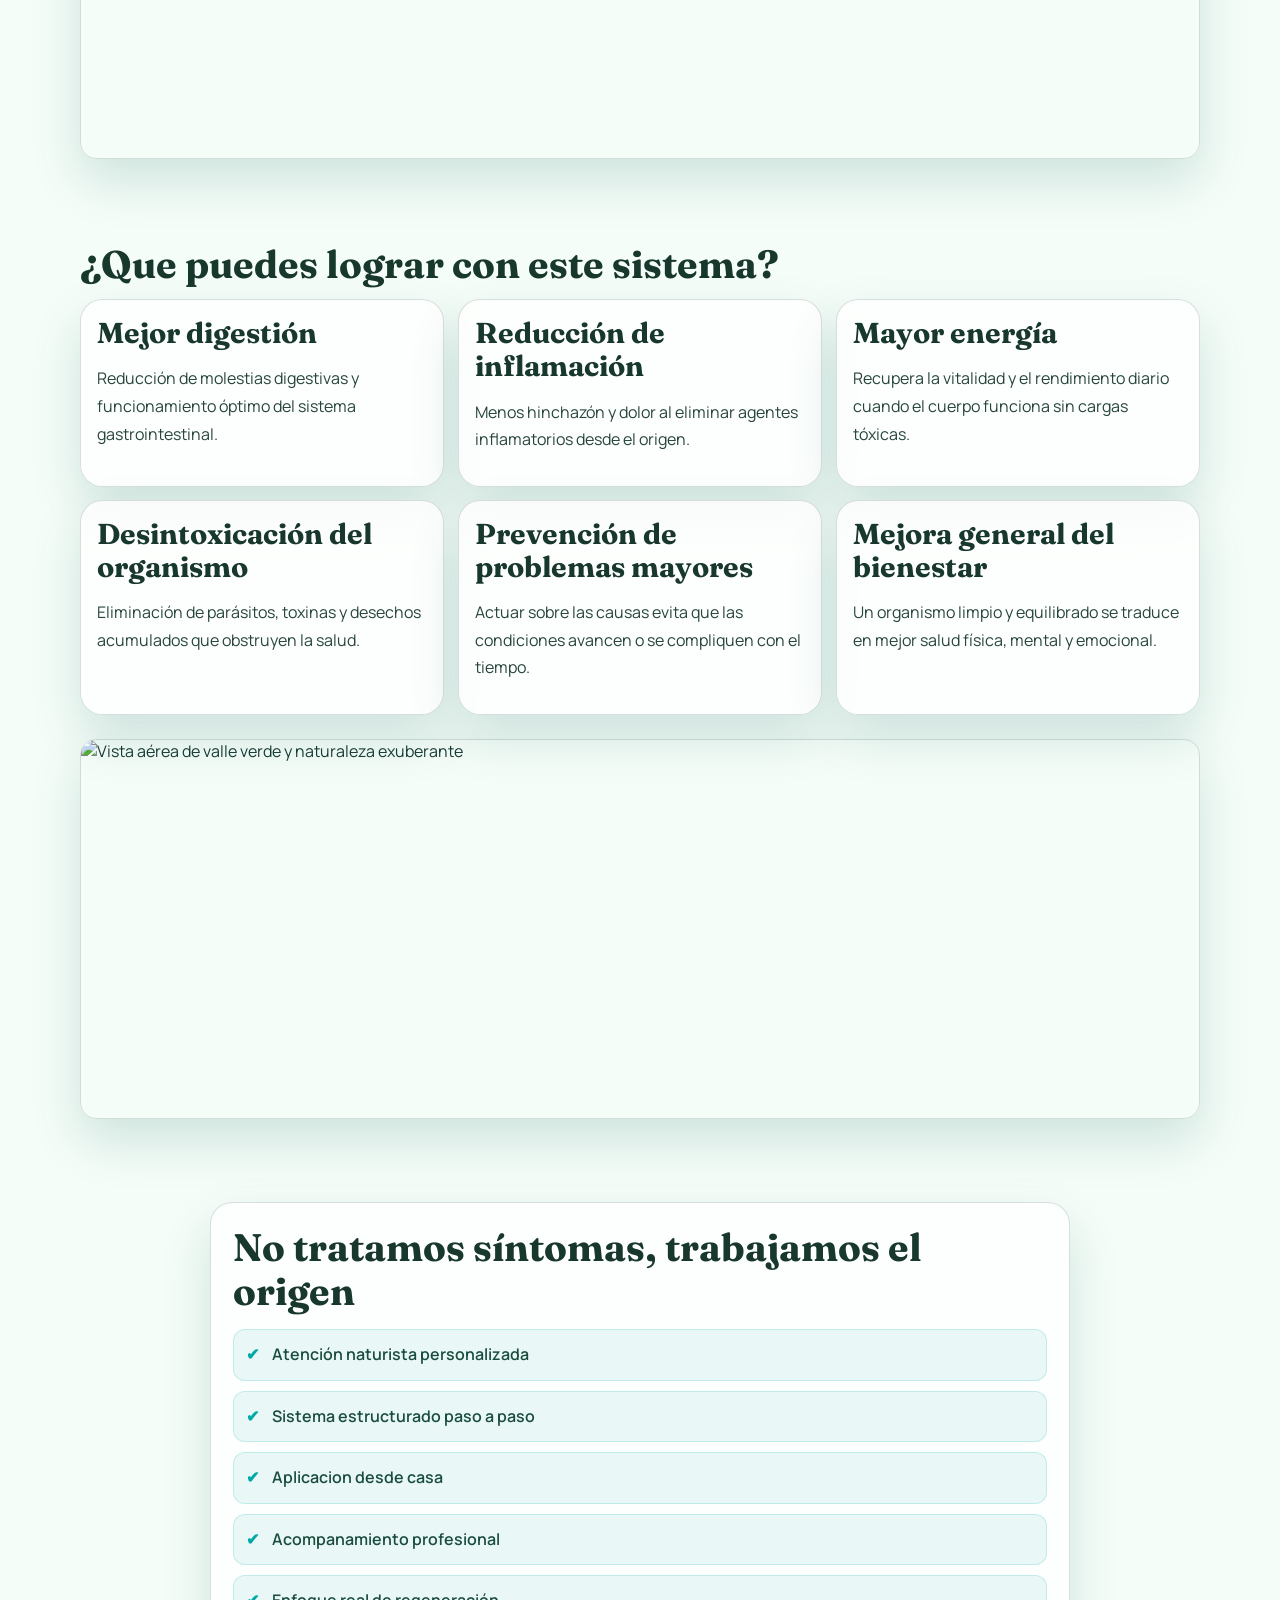
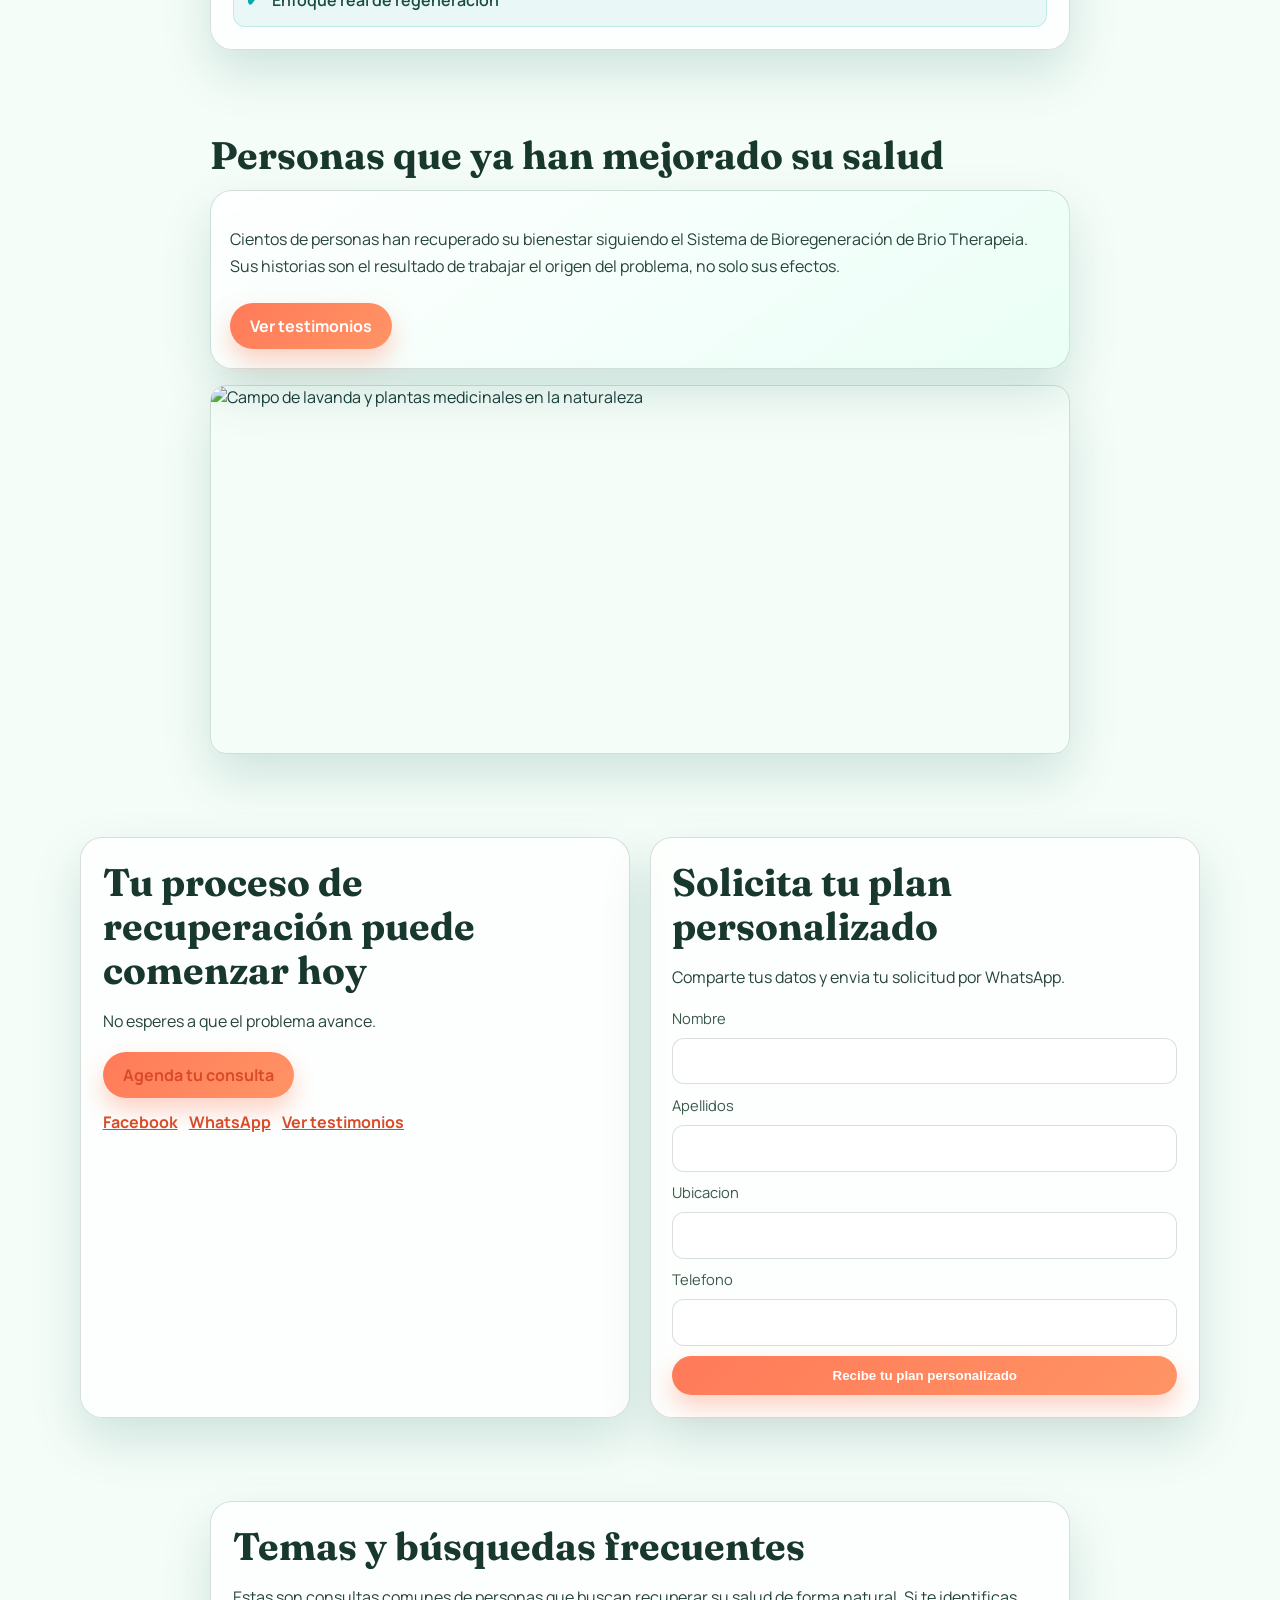
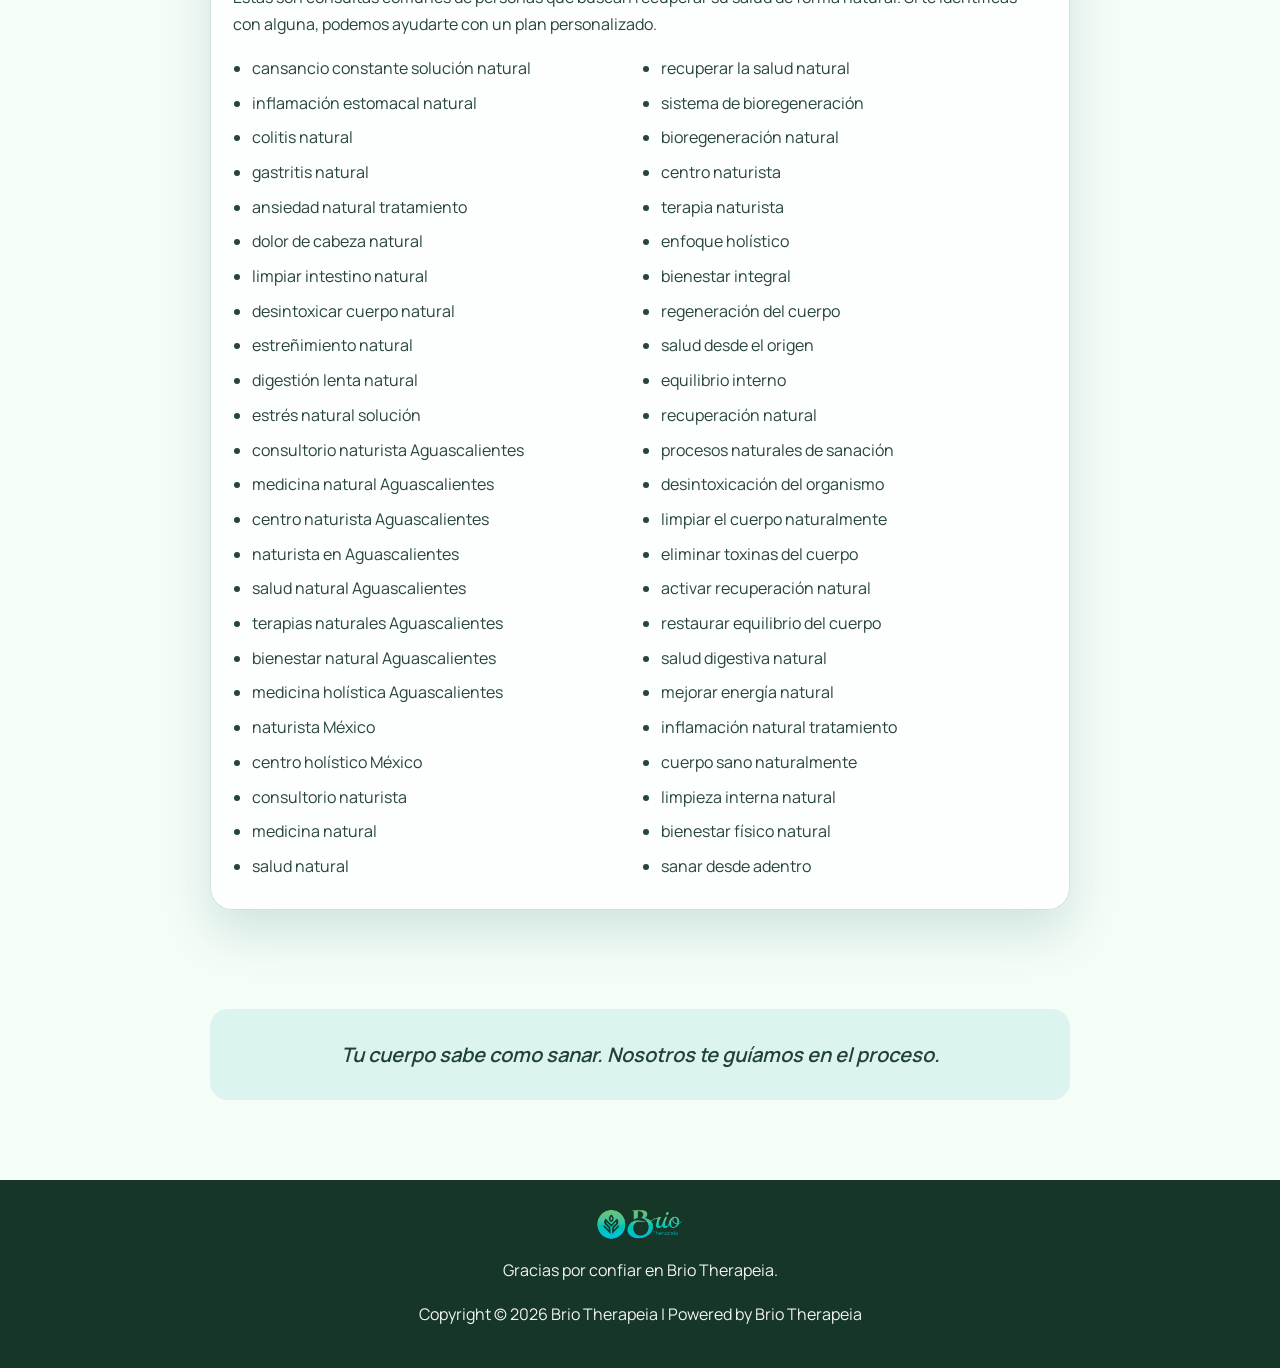
==== commit e4563bf0: "Act" ====
--- a/index.html
+++ b/index.html
@@ -45,12 +45,11 @@
 
     <main>
       <!-- ====== HERO ====== -->
-      <section class="hero hero-media reveal">
-        <video class="hero-video" autoplay muted loop playsinline preload="metadata">
-          <source src="https://videos.pexels.com/video-files/4065459/4065459-hd_1920_1080_24fps.mp4" type="video/mp4" />
-          <source src="https://videos.pexels.com/video-files/3208739/3208739-hd_1920_1080_30fps.mp4" type="video/mp4" />
-          <source src="https://videos.pexels.com/video-files/5480848/5480848-hd_1920_1080_25fps.mp4" type="video/mp4" />
+      <section class="hero hero-media reveal hero-animated">
+        <video class="hero-video" autoplay muted loop playsinline preload="auto" aria-hidden="true">
+          <source src="https://interactive-examples.mdn.mozilla.net/media/cc0-videos/flower.mp4" type="video/mp4" />
         </video>
+        <div class="hero-bg-gradient" aria-hidden="true"></div>
         <div class="hero-overlay" aria-hidden="true"></div>
         <div class="container hero-grid">
           <div>
@@ -97,10 +96,17 @@
               Te explicamos quiénes somos, cómo trabajamos y cómo puede ayudarte nuestro sistema.
             </p>
             <div class="video-frame">
-              <video controls preload="metadata" playsinline>
+              <video controls preload="metadata" playsinline width="100%" height="auto">
                 <source src="video-presentacion-agencia.mp4" type="video/mp4" />
                 Tu navegador no soporta video HTML5.
               </video>
+              <div class="video-placeholder">
+                <svg viewBox="0 0 60 60" fill="none" xmlns="http://www.w3.org/2000/svg">
+                  <circle cx="30" cy="30" r="29" stroke="currentColor" stroke-width="2" opacity="0.3"/>
+                  <polygon points="24,20 24,40 40,30" fill="currentColor" opacity="0.5"/>
+                </svg>
+                <p>Video pendiente de cargar</p>
+              </div>
             </div>
             <p class="video-note">
               Coloca tu archivo en la raíz del proyecto con el nombre
--- a/styles.css
+++ b/styles.css
@@ -148,6 +148,30 @@
 .hero-media {
   overflow: hidden;
   border-bottom: 1px solid rgba(23, 59, 54, 0.12);
+  min-height: 70vh;
+}
+
+.hero-animated {
+  background: linear-gradient(135deg, #176b66 0%, #0a4d48 50%, #00a9a5 100%);
+}
+
+.hero-bg-gradient {
+  position: absolute;
+  inset: 0;
+  background: 
+    radial-gradient(ellipse at 20% 50%, rgba(0, 169, 165, 0.3) 0%, transparent 50%),
+    radial-gradient(ellipse at 80% 80%, rgba(255, 122, 89, 0.15) 0%, transparent 50%);
+  z-index: 0;
+  animation: float-gradient 15s ease-in-out infinite;
+}
+
+@keyframes float-gradient {
+  0%, 100% {
+    transform: translateY(0px);
+  }
+  50% {
+    transform: translateY(-20px);
+  }
 }
 
 .hero-video {
@@ -157,6 +181,7 @@
   height: 100%;
   object-fit: cover;
   z-index: 0;
+  opacity: 0.9;
 }
 
 .hero-overlay {
@@ -278,6 +303,10 @@
   border: 1px solid var(--line);
   background: rgba(13, 44, 40, 0.08);
   aspect-ratio: 16 / 9;
+  position: relative;
+  display: flex;
+  align-items: center;
+  justify-content: center;
 }
 
 .video-frame video {
@@ -285,6 +314,30 @@
   height: 100%;
   display: block;
   object-fit: cover;
+}
+
+.video-placeholder {
+  position: absolute;
+  inset: 0;
+  display: flex;
+  flex-direction: column;
+  align-items: center;
+  justify-content: center;
+  background: linear-gradient(135deg, rgba(23, 107, 102, 0.1), rgba(0, 169, 165, 0.1));
+  color: #1a4d3e;
+  gap: 1rem;
+  pointer-events: none;
+}
+
+.video-placeholder svg {
+  width: 60px;
+  height: 60px;
+  color: var(--ink-soft);
+}
+
+.video-placeholder p {
+  font-size: 0.95rem;
+  margin: 0;
 }
 
 .video-note {
